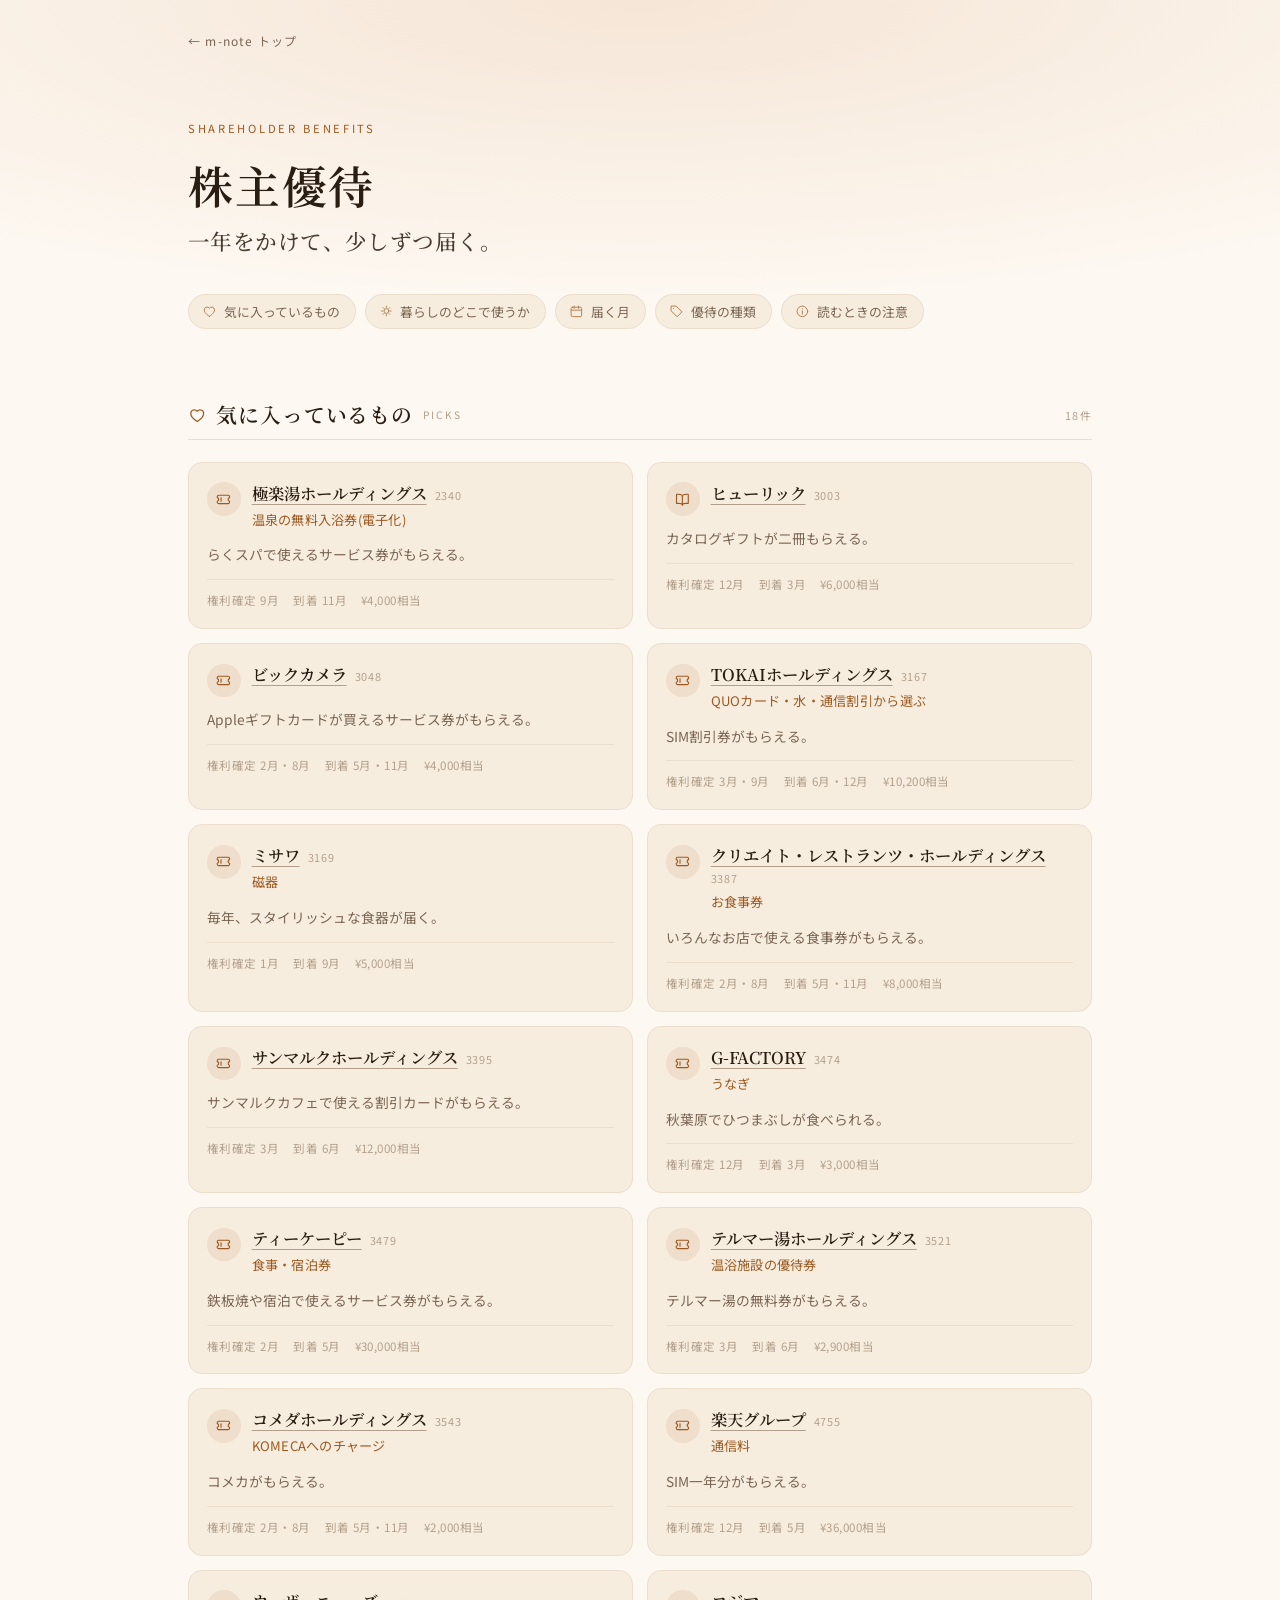
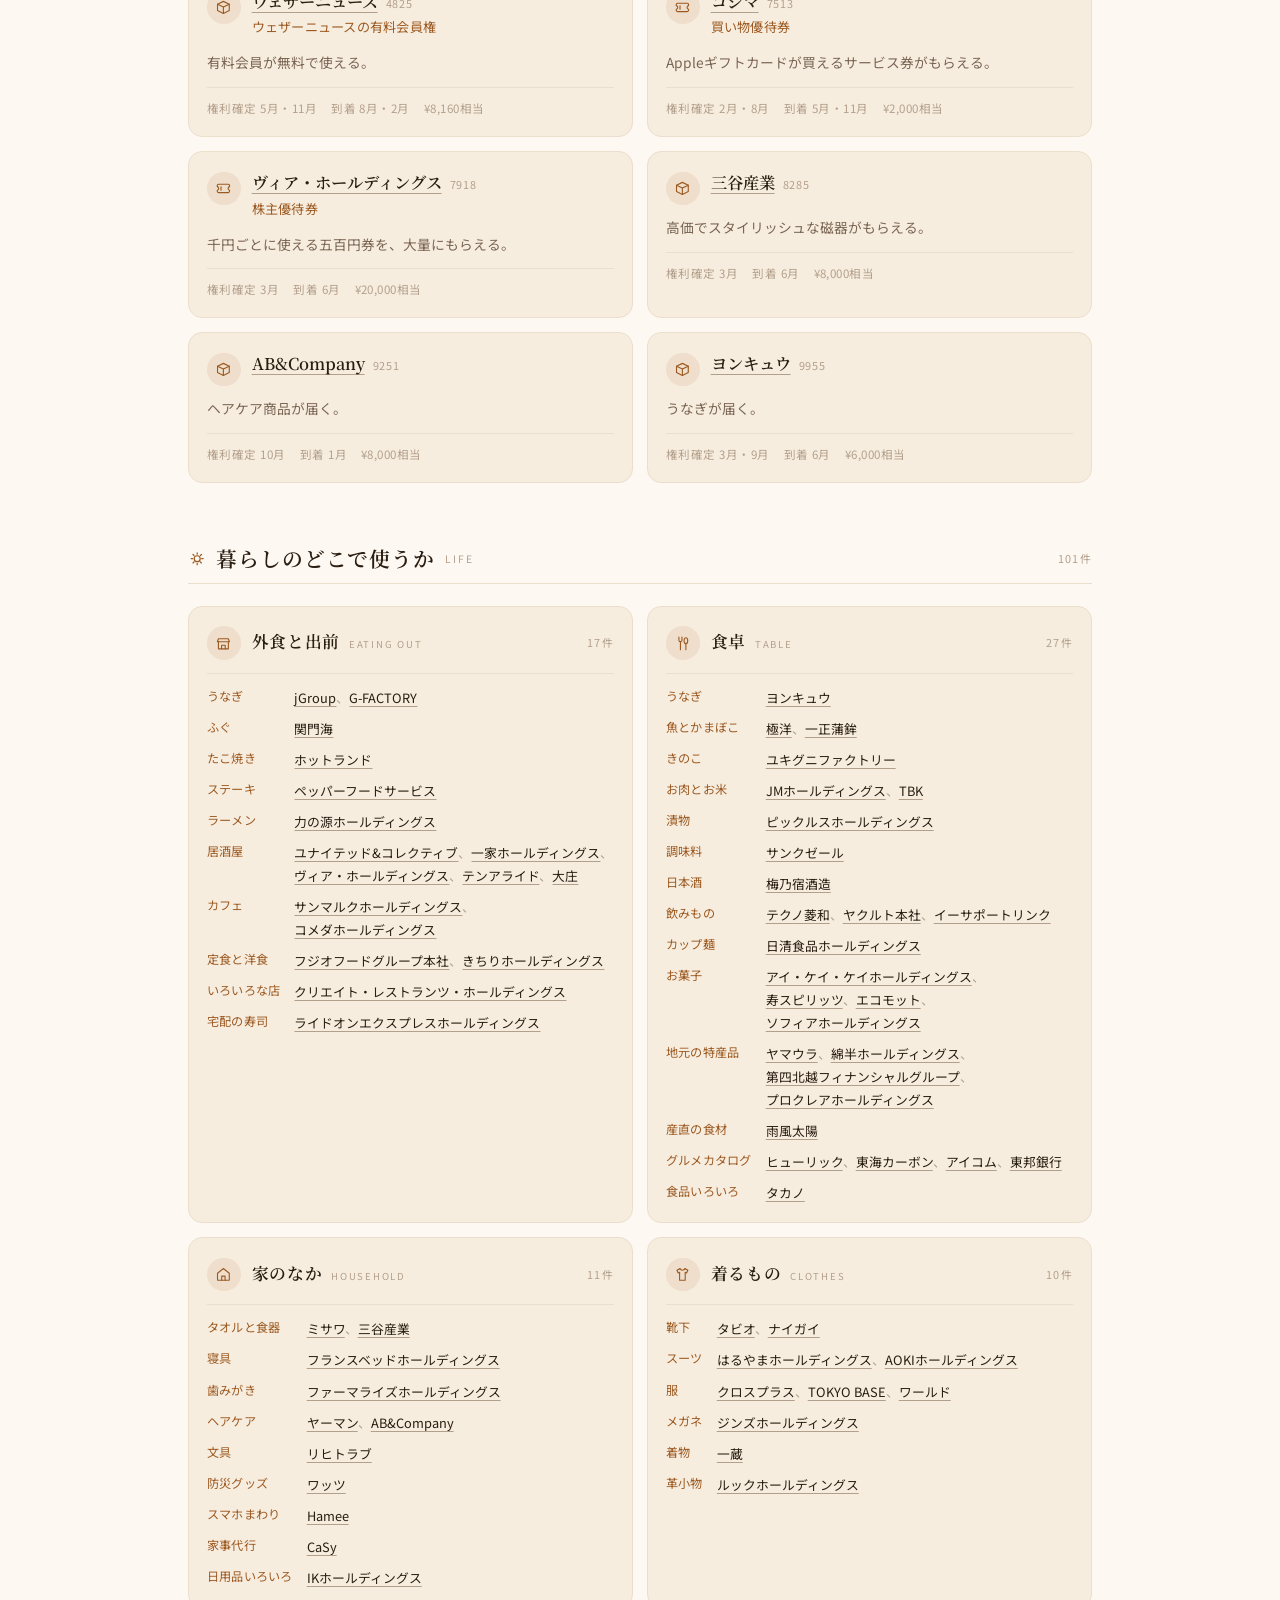
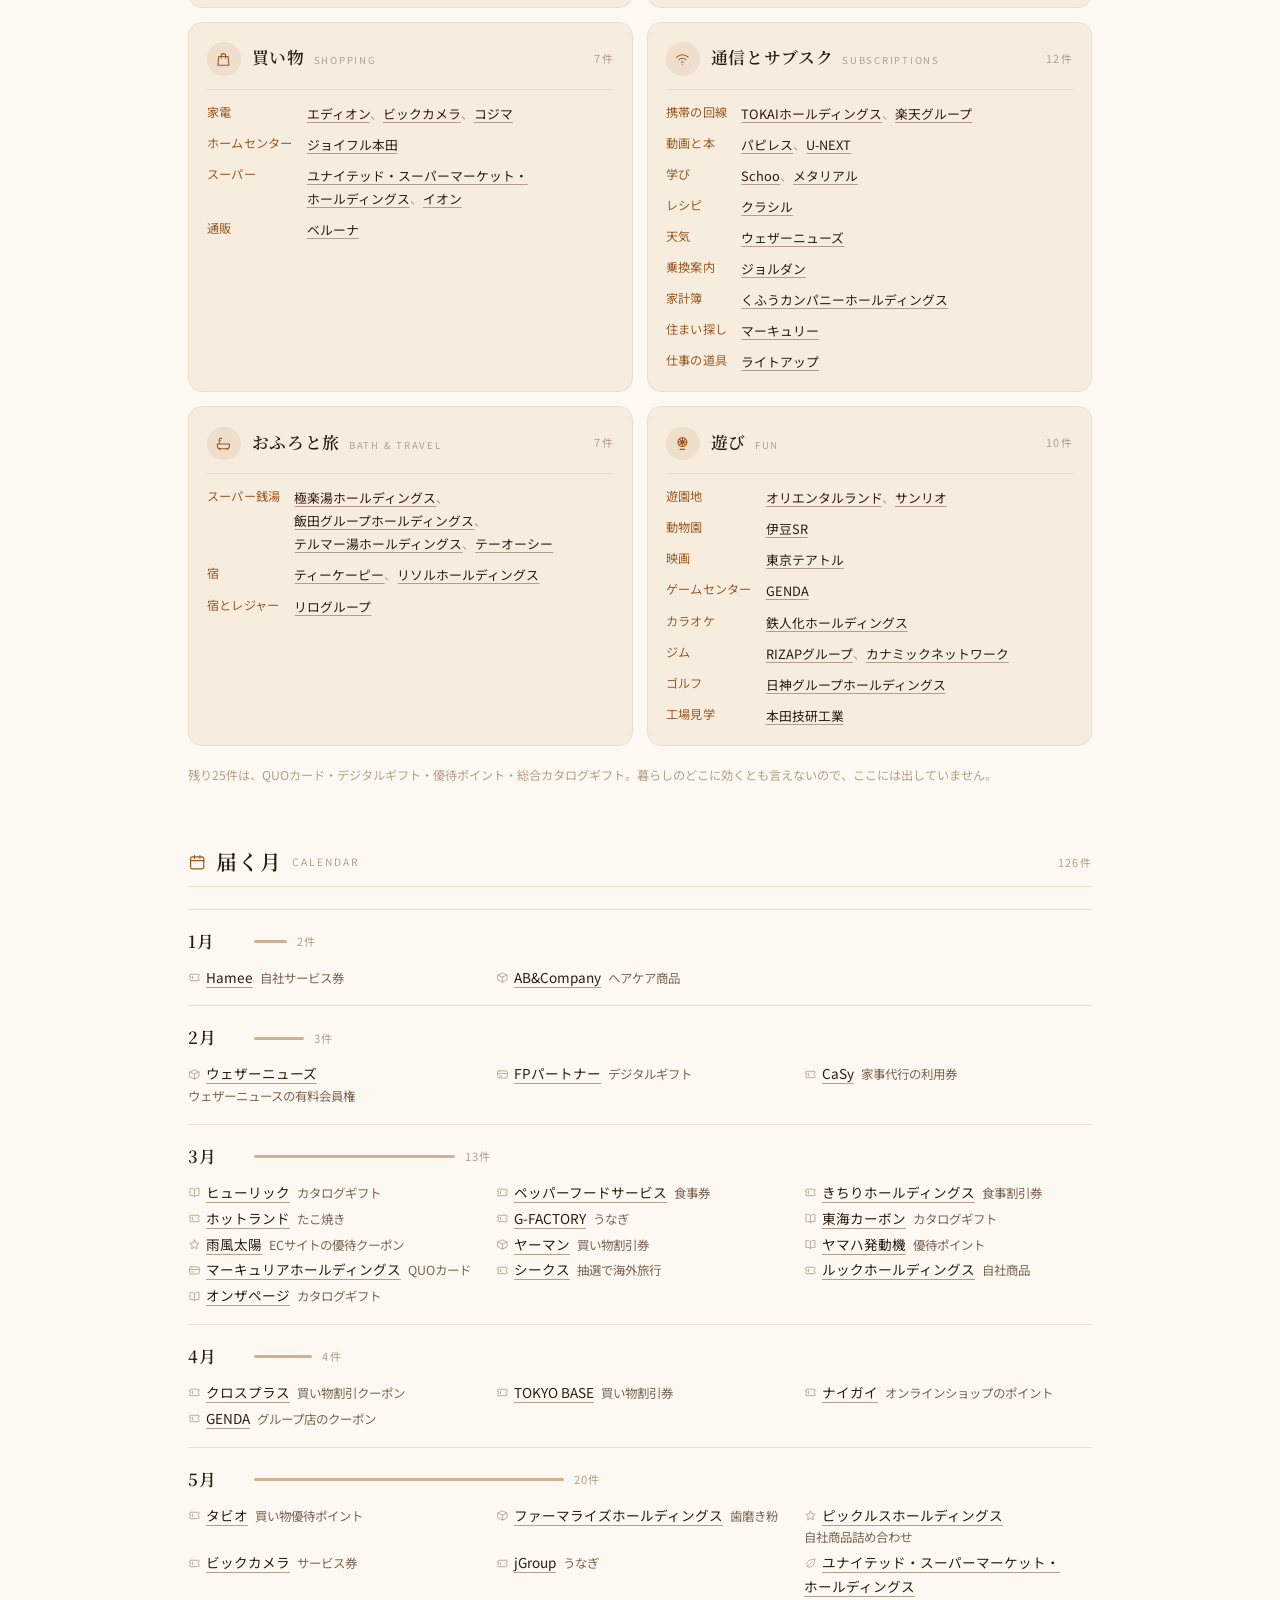
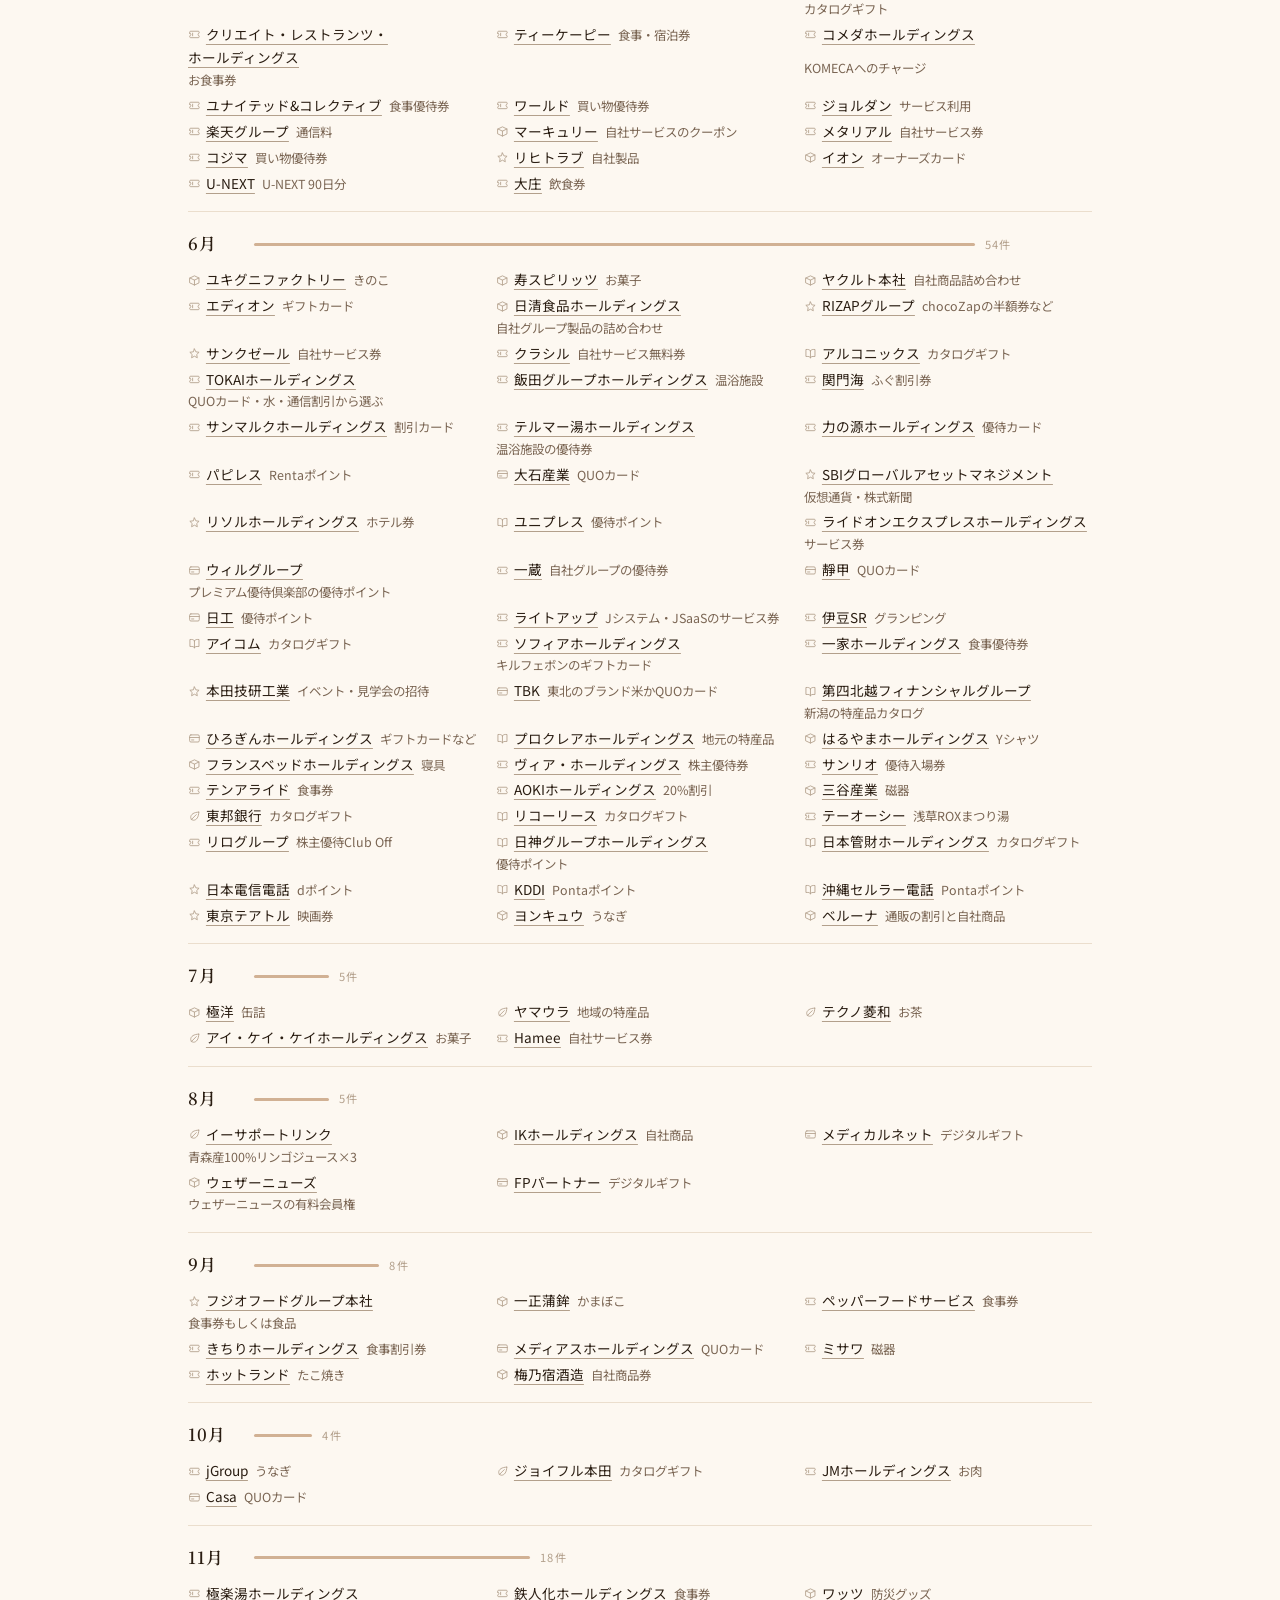
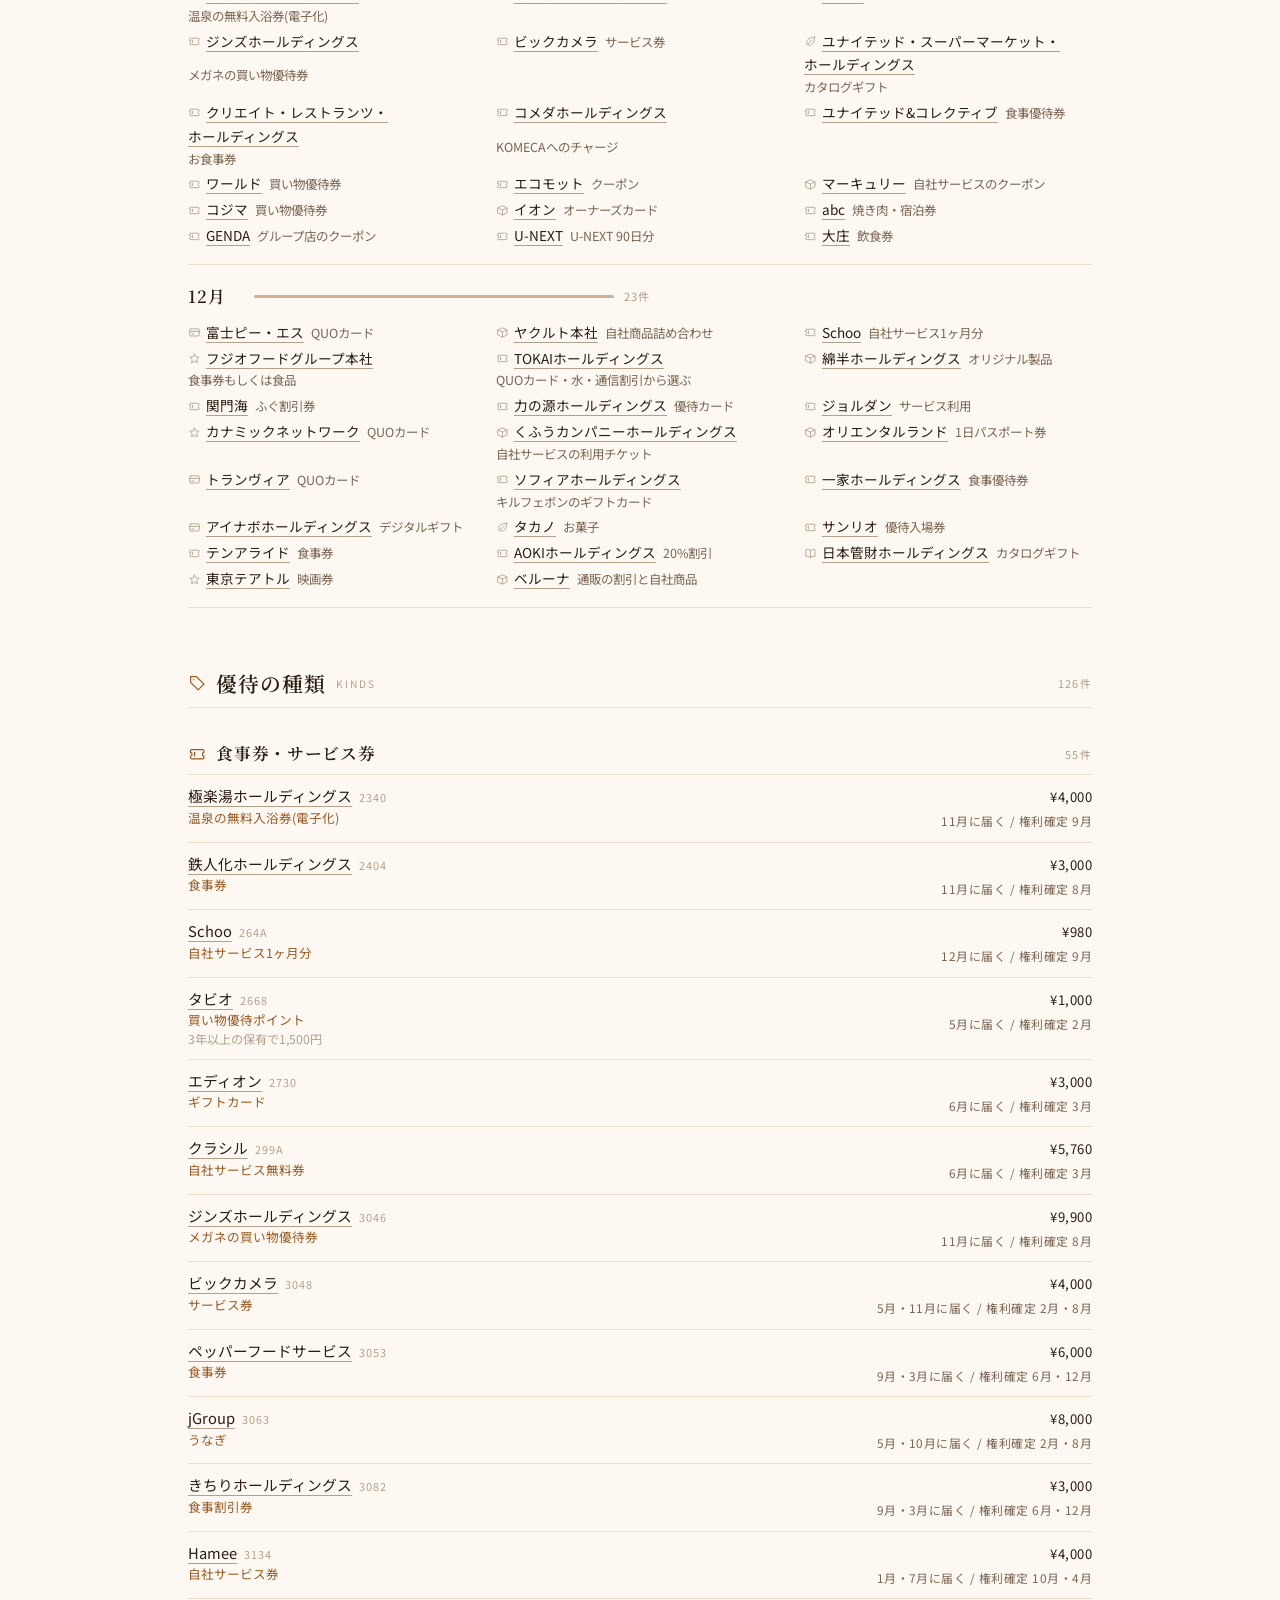
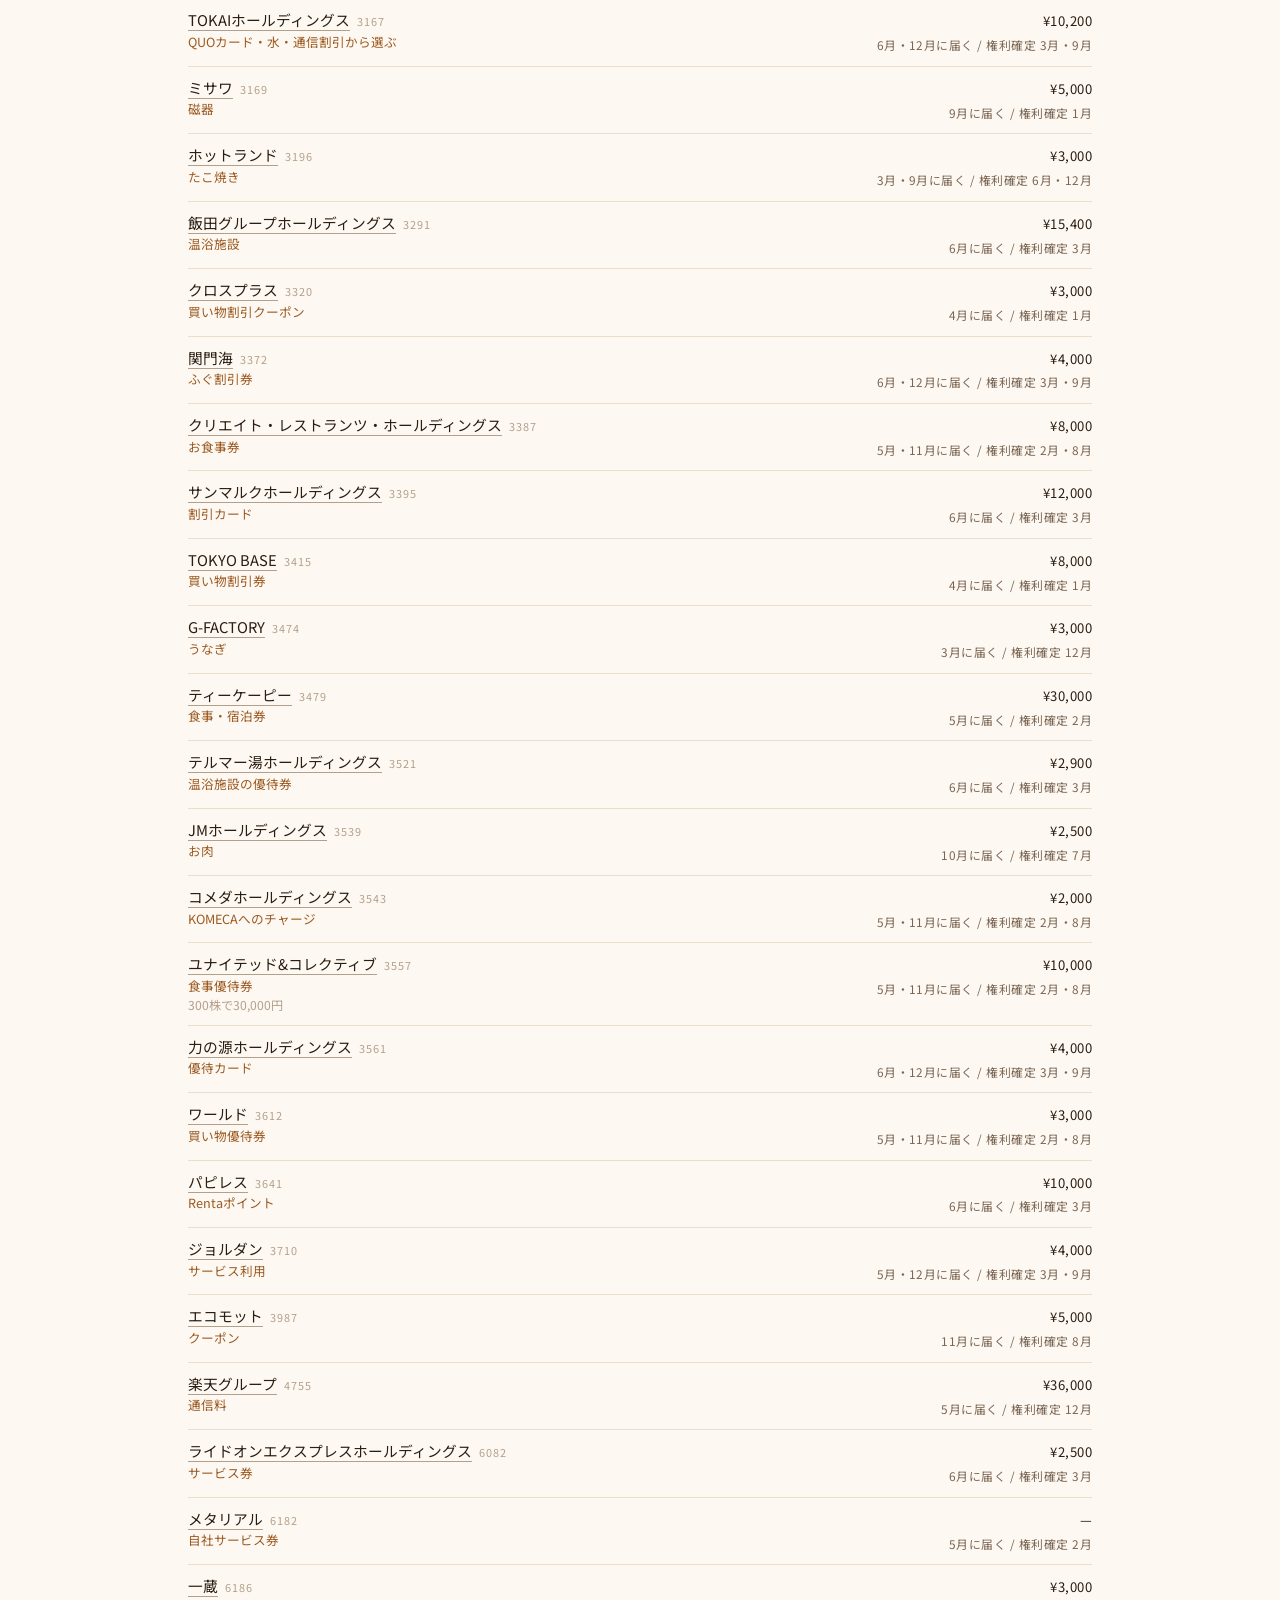
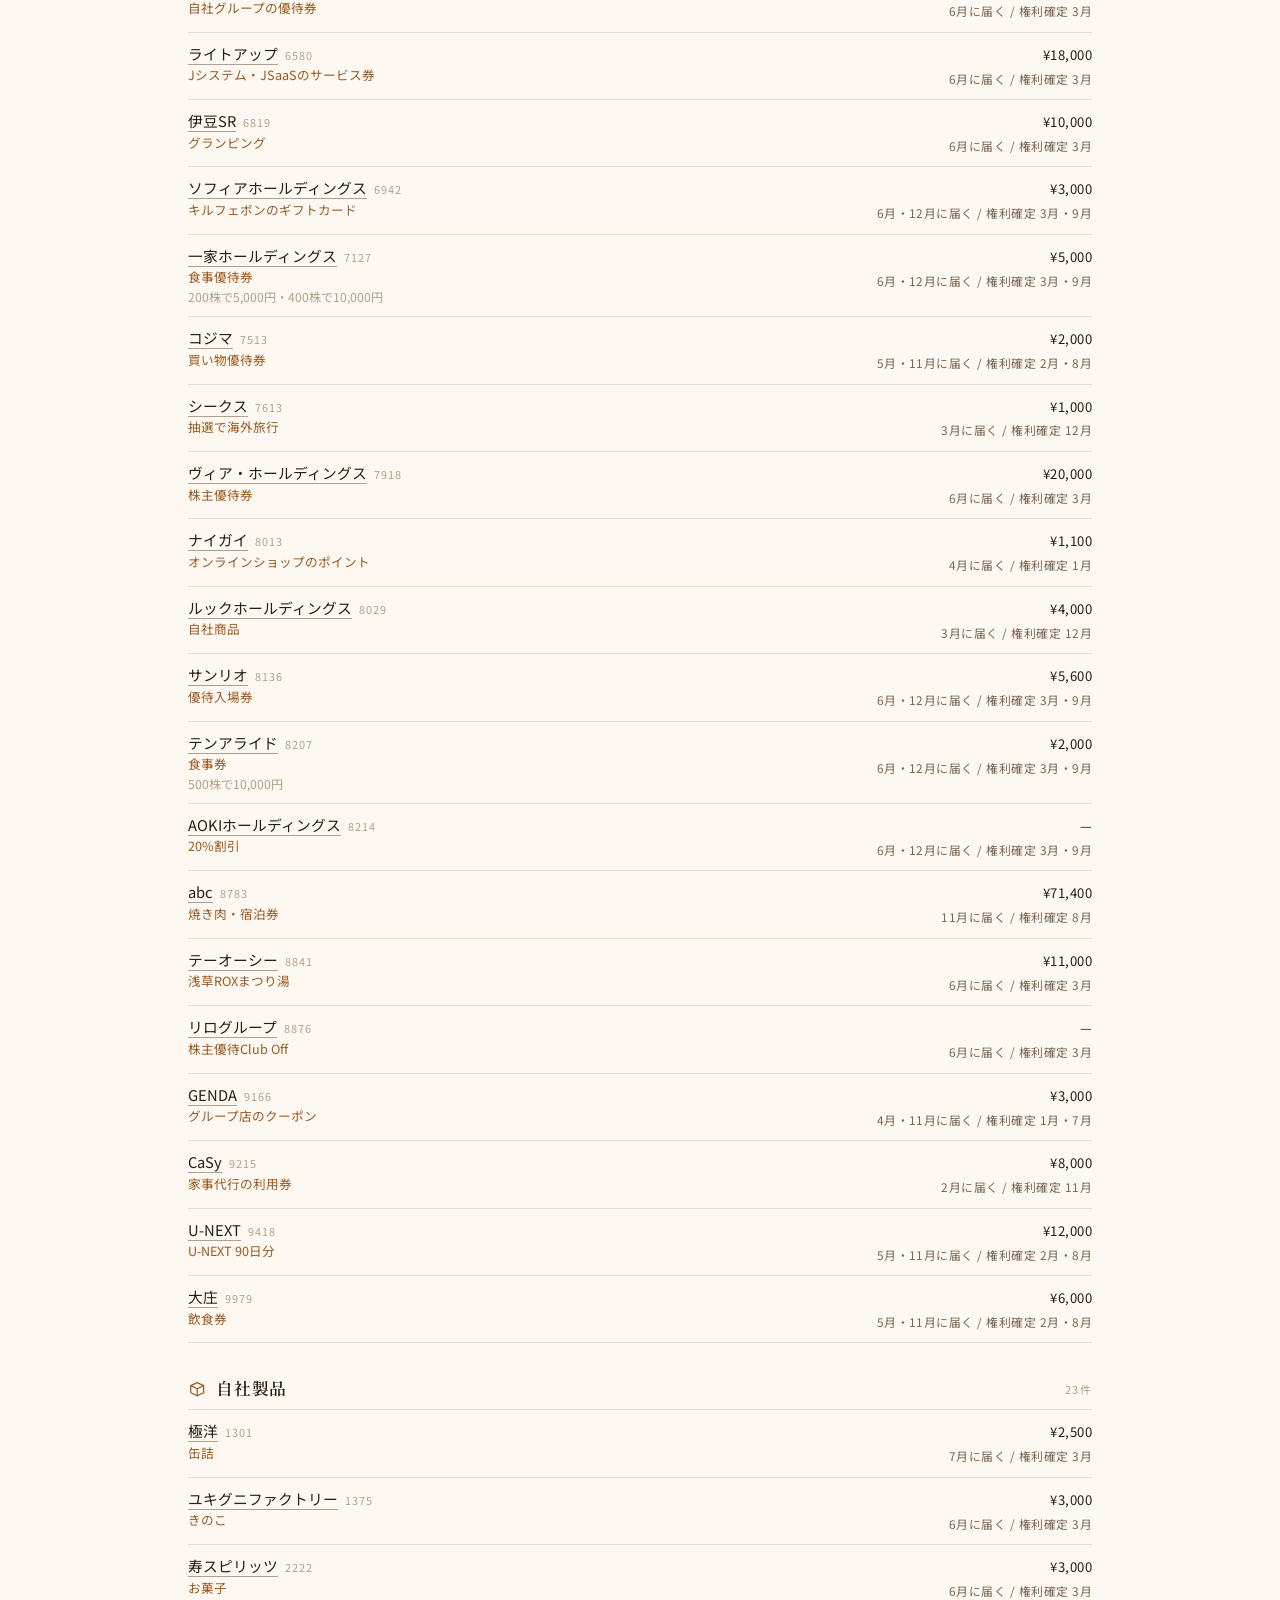
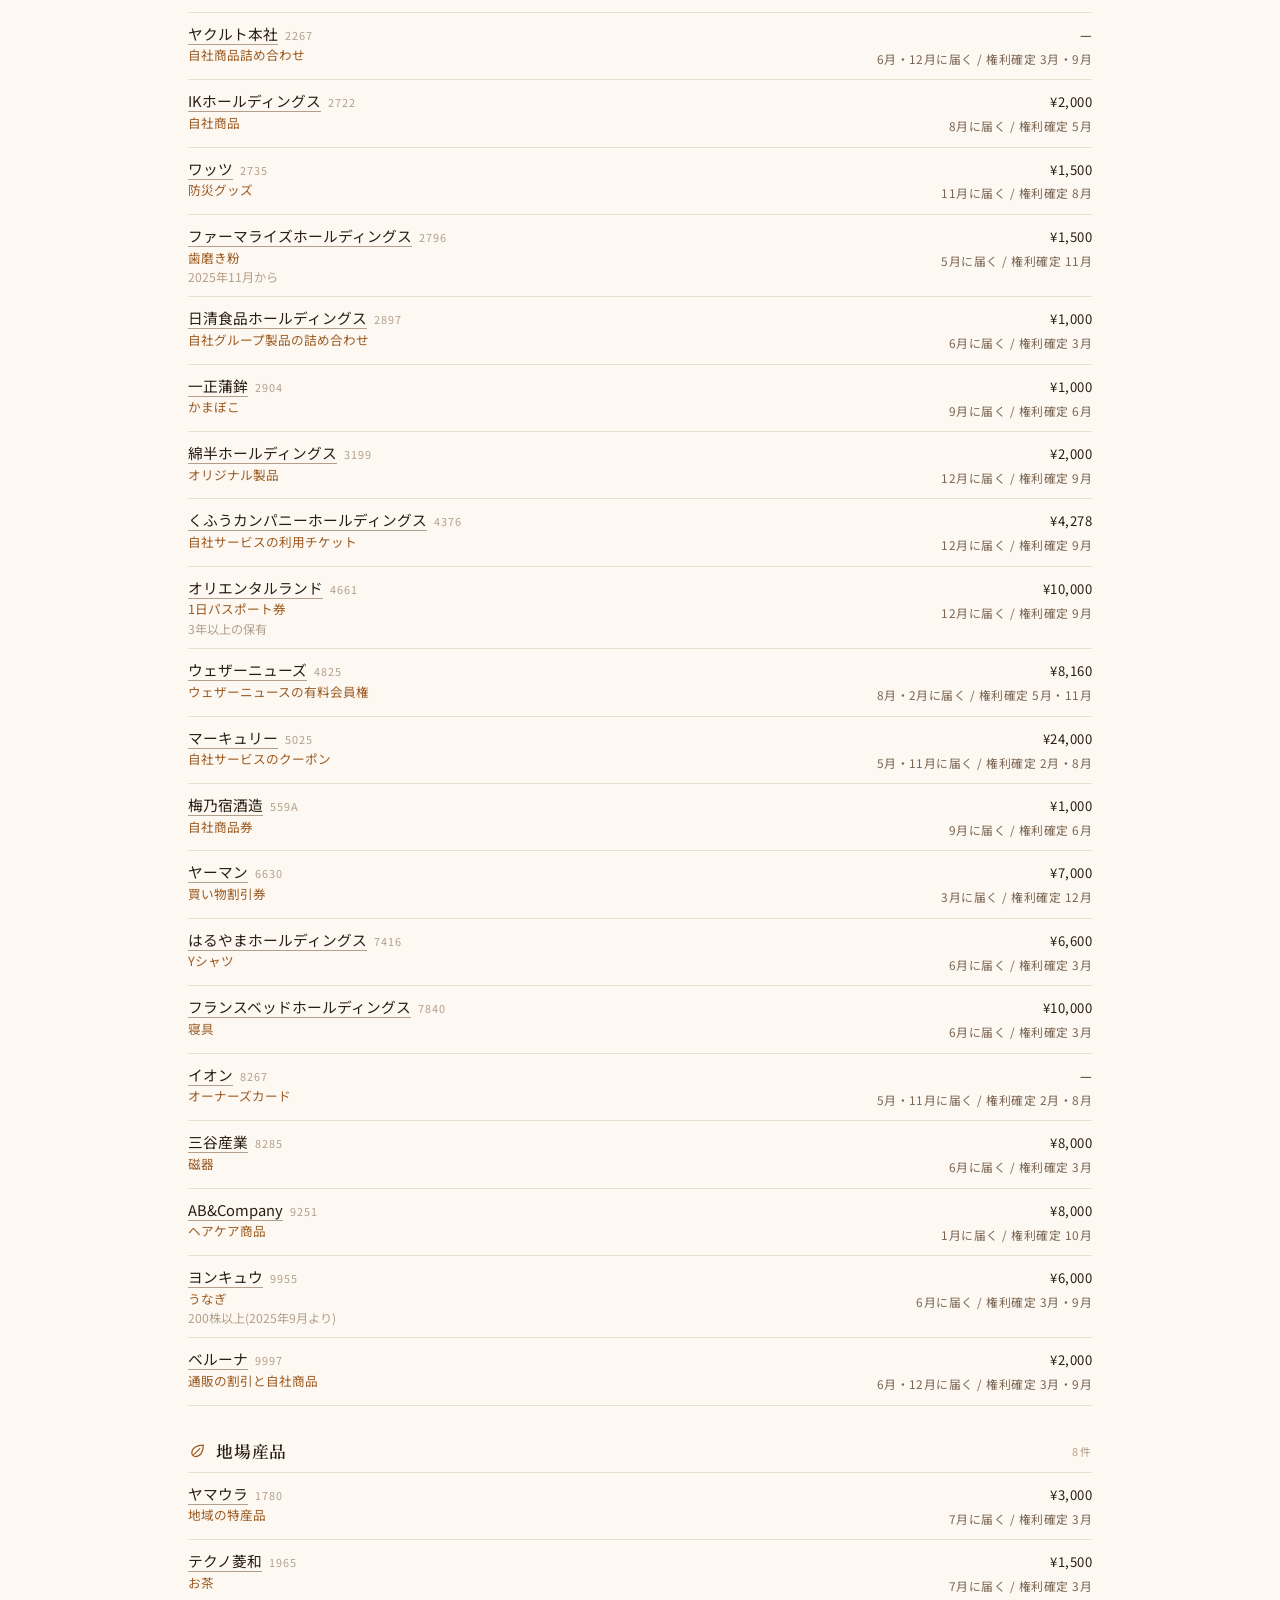
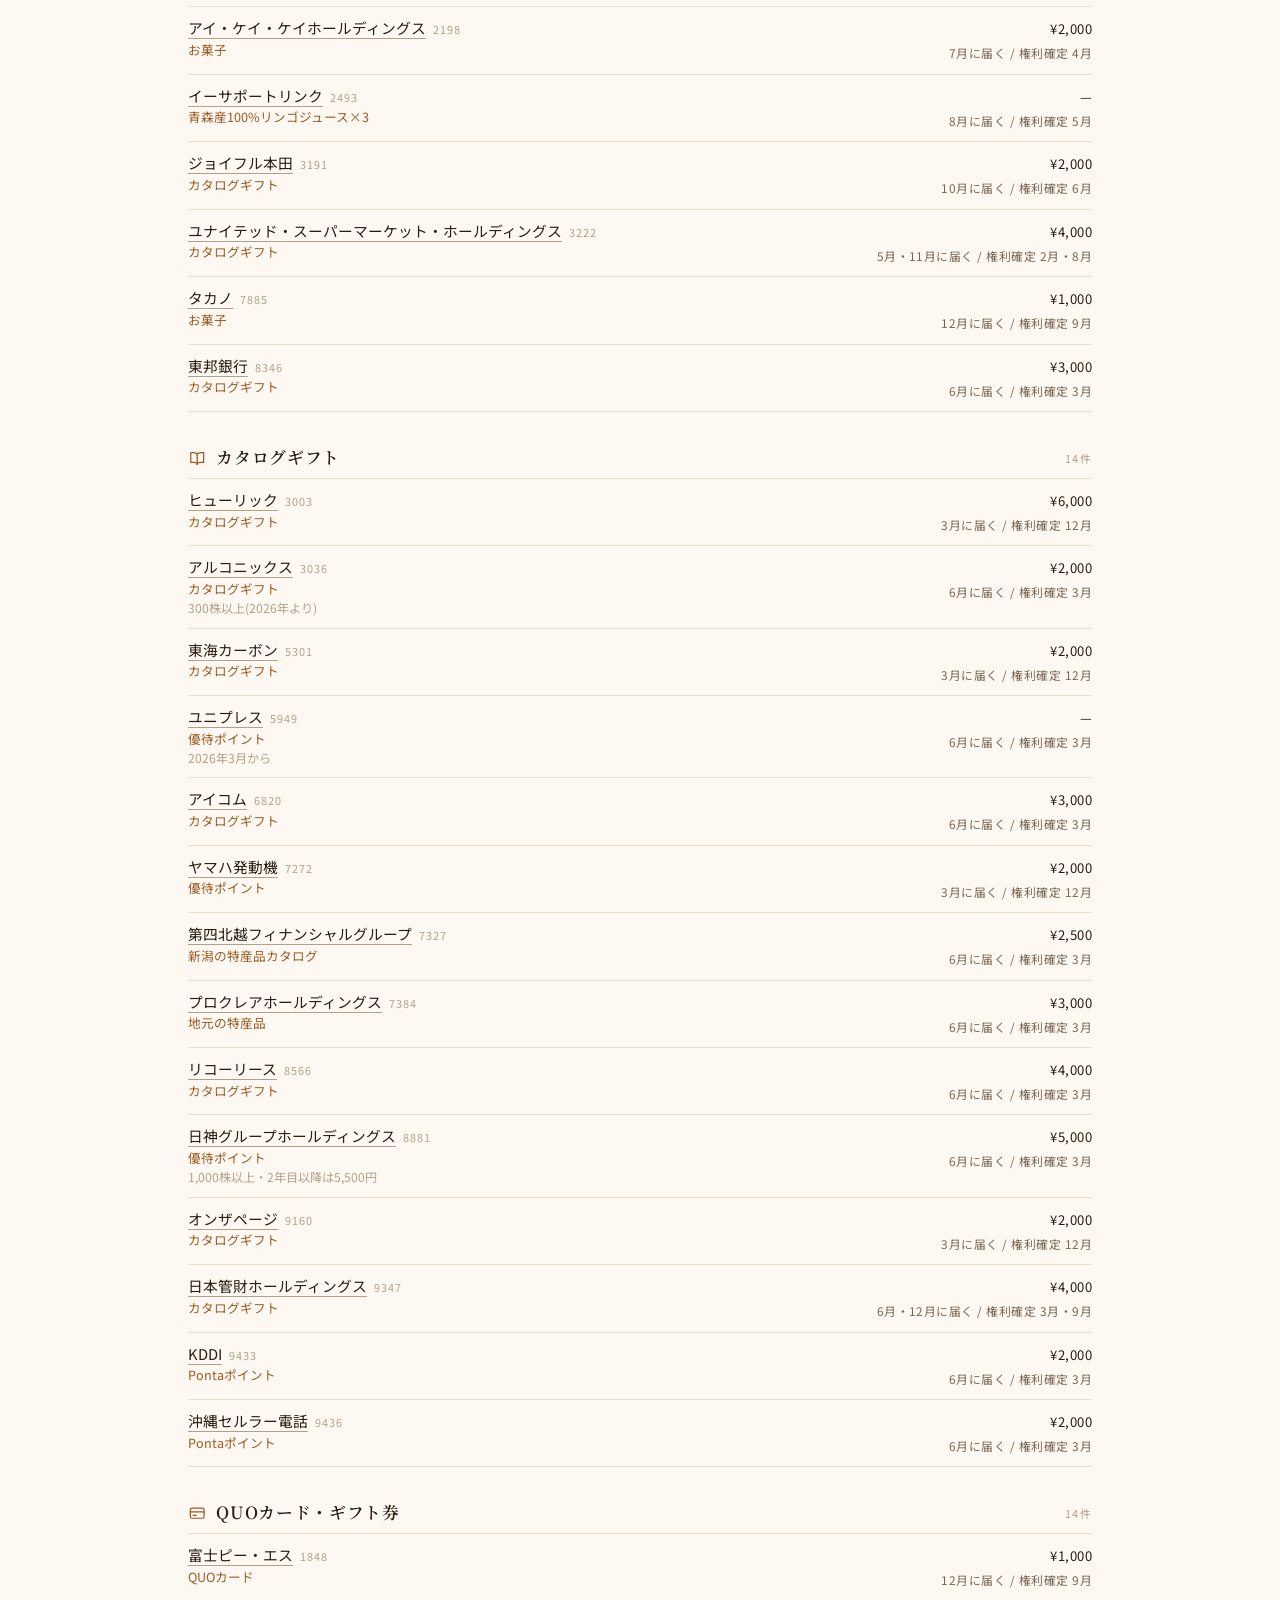
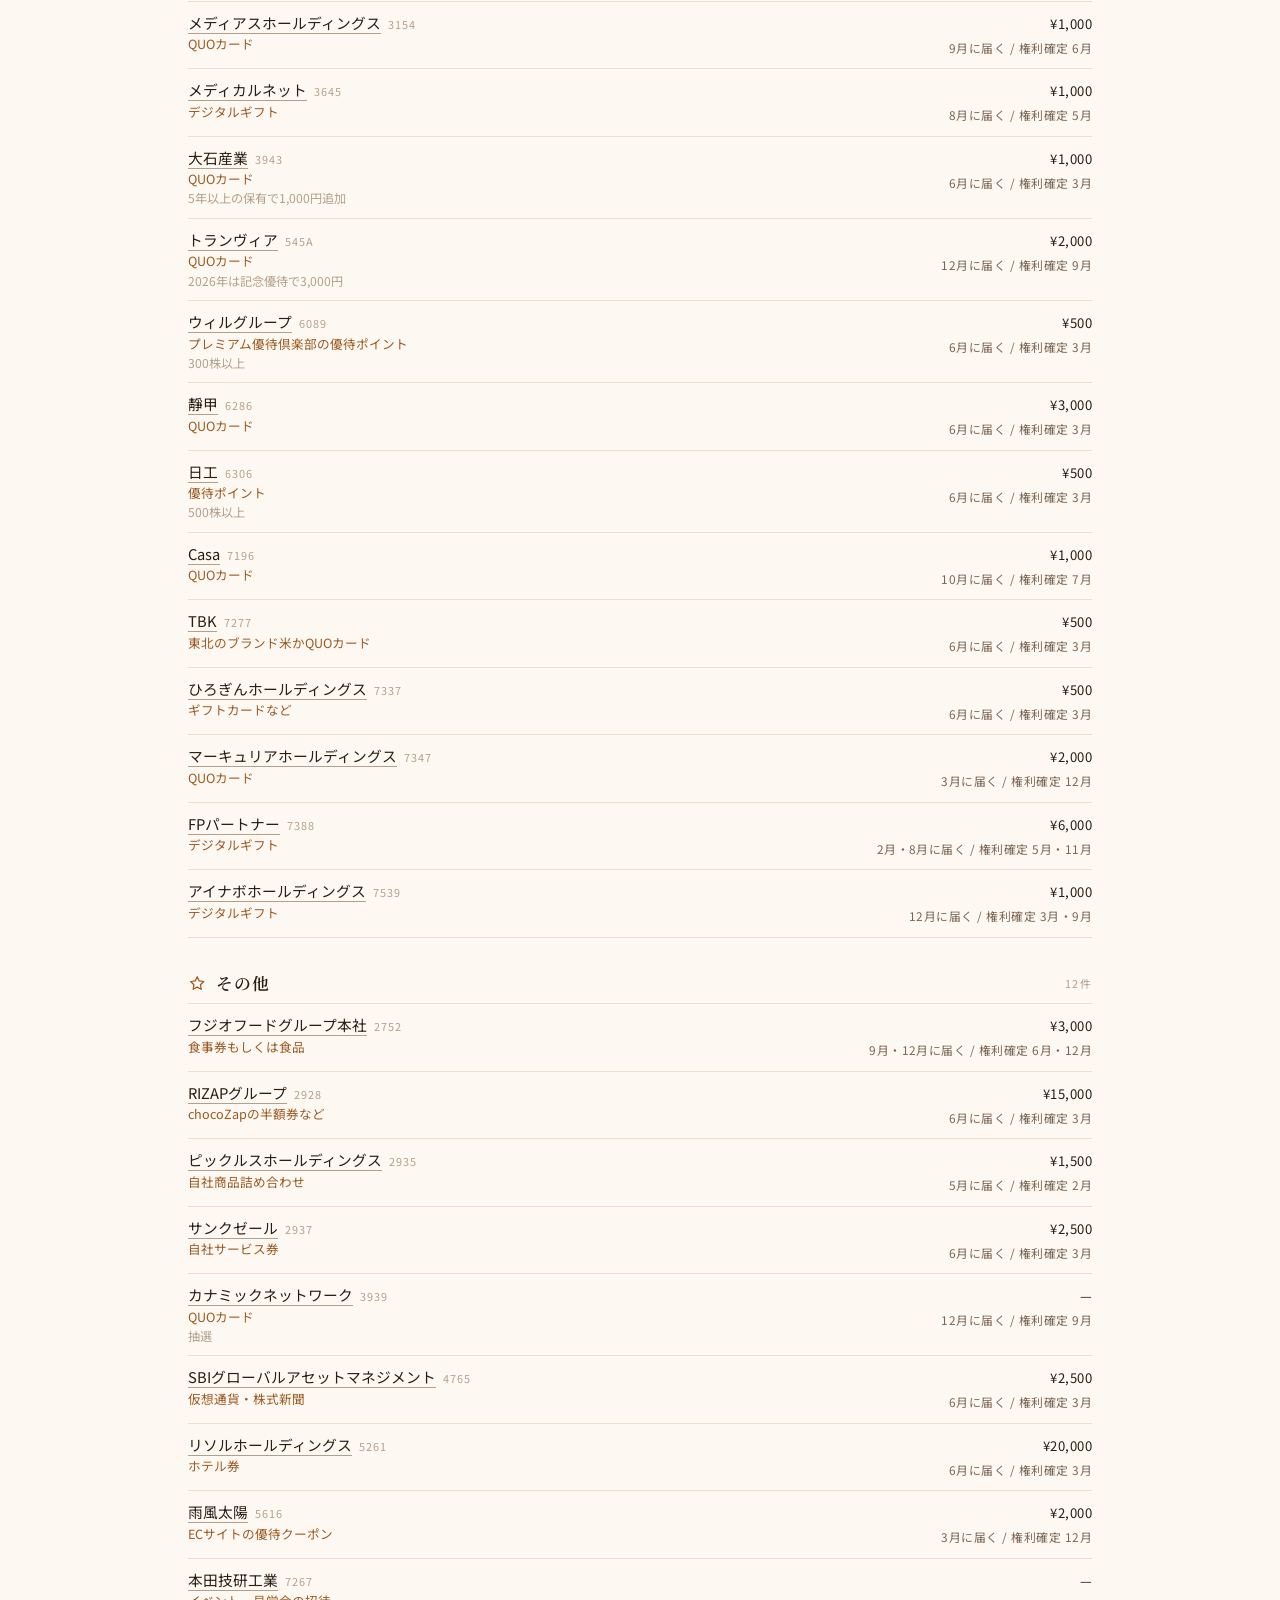
==== index.html @ bd5168f6 "暮らしの領域を細目に分け、金券の束は出さないようにする Co-Authored-By: Claude Opus 5 <noreply@anthropic.com>" ====
<!DOCTYPE html>
<html lang="ja">
<head>
<meta charset="UTF-8">
<meta name="viewport" content="width=device-width, initial-scale=1">
<title>株主優待｜まとめノート</title>
<meta name="description" content="一年をかけて少しずつ届く株主優待の記録。缶詰・きのこ・うなぎ・磁器・温泉の券まで、届く月ごとと優待の種類ごとに並べた一覧。">
<link rel="preconnect" href="https://fonts.googleapis.com">
<link rel="preconnect" href="https://fonts.gstatic.com" crossorigin>
<link href="https://fonts.googleapis.com/css2?family=Noto+Sans+JP:wght@400;500;700&family=Noto+Serif+JP:wght@500;600;700&display=swap" rel="stylesheet">
<style>
  /* 生成りの紙とテラコッタ。黒と白は使わず、どの色にも茶を含ませている */
  :root{
    --bg:#fdf8f1; --ink:#2a1d12; --muted:#7a6553; --faint:#b3a08c;
    --line:#ebdecd; --card:#f7eddf; --accent:#9c5a22;
    --wash:rgba(196,106,38,.13); --tint:rgba(156,90,34,.10);
  }
  @media (prefers-color-scheme: dark){
    :root:not([data-theme="light"]){
      --bg:#17110c; --ink:#f4eade; --muted:#a08b76; --faint:#6a5848;
      --line:#2e241b; --card:#20180f; --accent:#e2a765;
      --wash:rgba(226,167,101,.10); --tint:rgba(226,167,101,.14);
    }
  }
  :root[data-theme="dark"]{
    --bg:#17110c; --ink:#f4eade; --muted:#a08b76; --faint:#6a5848;
    --line:#2e241b; --card:#20180f; --accent:#e2a765;
    --wash:rgba(226,167,101,.10); --tint:rgba(226,167,101,.14);
  }
  *{box-sizing:border-box}
  /* 地色は html に置く。そうしないと body の背景が canvas に持ち上がり、
     下のにじみの位置が本文の箱からずれる */
  html{background:var(--bg)}
  /* 見出しのうしろに暖色のにじみを一枚。読み進めると消える薄さで敷く */
  body{margin:0;color:var(--ink);font-family:"Noto Sans JP",system-ui,sans-serif;
    font-size:16px;line-height:1.9;-webkit-font-smoothing:antialiased;
    background:radial-gradient(120% 420px at 50% 0,var(--wash),transparent 72%) no-repeat}
  a{color:inherit}
  .wrap{max-width:60rem;margin:0 auto;padding:0 16px}
  @media (min-width:640px){.wrap{padding:0 28px}}

  /* アイコンは文字に連れて大きくなる。閲覧者が文字を大きくしても釣り合いが崩れない */
  .ic{width:1.15em;height:1.15em;flex:0 0 auto;fill:none;stroke:currentColor;
    stroke-width:1.6;stroke-linecap:round;stroke-linejoin:round}

  .top{padding:24px 0 0}
  .back{font-size:.75rem;letter-spacing:.1em;color:var(--muted);text-decoration:none}
  .back:hover{color:var(--ink)}

  header.hero{padding:64px 0 10px}
  .eyebrow{font-size:.7rem;letter-spacing:.24em;color:var(--accent);margin:0 0 14px}
  h1{font-family:"Noto Serif JP",serif;font-weight:600;font-size:clamp(2rem,6vw,2.8rem);line-height:1.4;margin:0 0 6px;letter-spacing:.04em}
  .mn-tagline{font-family:"Noto Serif JP",serif;font-weight:500;font-size:clamp(1.05rem,2.6vw,1.35rem);line-height:1.75;letter-spacing:.02em;margin:.1em 0 0;opacity:.85}

  /* 目次は丸いつまみ。触れると色が出る */
  .toc{list-style:none;margin:34px 0 0;padding:0;display:flex;flex-wrap:wrap;gap:9px}
  .toc a{display:inline-flex;align-items:center;gap:7px;font-size:.8rem;color:var(--muted);
    text-decoration:none;background:var(--card);border:1px solid var(--line);
    border-radius:999px;padding:7px 15px 7px 13px;line-height:1.5;
    transition:color .15s,border-color .15s,background .15s}
  .toc a .ic{color:var(--accent);opacity:.75}
  .toc a:hover,.toc a:focus-visible{color:var(--accent);border-color:var(--accent);background:var(--tint)}

  section{padding:56px 0 0}
  .cat-h{display:flex;align-items:center;gap:10px;margin:0 0 4px}
  .cat-h .ic{color:var(--accent)}
  .cat-h h2{font-family:"Noto Serif JP",serif;font-weight:600;font-size:1.3rem;letter-spacing:.04em;margin:0}
  .cat-h h3{font-family:"Noto Serif JP",serif;font-weight:600;font-size:1.05rem;letter-spacing:.04em;margin:0}
  .cat-h .en{font-size:.64rem;letter-spacing:.2em;color:var(--faint)}
  .cat-h .n{margin-left:auto;font-size:.68rem;letter-spacing:.12em;color:var(--faint)}
  .cat-rule{height:1px;background:var(--line);margin:0 0 22px}

  /* 注目の優待 */
  .picks{display:grid;grid-template-columns:1fr;gap:14px}
  @media (min-width:620px){.picks{grid-template-columns:repeat(2,1fr)}}
  .pick{background:var(--card);border:1px solid var(--line);border-radius:14px;padding:18px 18px 16px;
    transition:transform .18s,border-color .18s}
  .pick:hover{transform:translateY(-2px);border-color:var(--accent)}
  @media (prefers-reduced-motion:reduce){.pick{transition:none}.pick:hover{transform:none}}
  .pick .hd{display:flex;gap:11px;align-items:flex-start}
  /* アイコンの丸座布団。アクセントをごく薄く敷いたもの */
  .badge{width:2.1em;height:2.1em;border-radius:50%;background:var(--tint);color:var(--accent);
    display:grid;place-items:center;flex:0 0 auto;margin-top:.1em}
  .badge .ic{width:1.05em;height:1.05em}
  .pick .ttl{display:flex;flex-wrap:wrap;gap:0 8px;align-items:baseline;min-width:0}
  .pick .ttl > *{max-width:100%}
  .pick b{font-family:"Noto Serif JP",serif;font-weight:600;font-size:1.02rem;line-height:1.5}
  .pick .code{font-size:.68rem;letter-spacing:.08em;color:var(--faint);font-variant-numeric:tabular-nums}
  .pick .what{flex:0 0 100%;margin:2px 0 0;font-size:.82rem;color:var(--accent);letter-spacing:.02em}
  .pick .memo{margin:10px 0 0;font-size:.86rem;color:var(--muted);line-height:1.8}
  .pick .meta{margin:12px 0 0;padding:10px 0 0;border-top:1px solid var(--line);
    font-size:.72rem;color:var(--faint);letter-spacing:.04em;display:flex;flex-wrap:wrap;gap:4px 14px}

  /* 暮らしのどこで使うか */
  .uses{display:grid;grid-template-columns:1fr;gap:14px}
  @media (min-width:720px){.uses{grid-template-columns:repeat(2,1fr)}}
  .use{background:var(--card);border:1px solid var(--line);border-radius:14px;padding:18px}
  .use .uh{display:flex;align-items:center;gap:11px}
  .use .ut{display:flex;flex-wrap:wrap;align-items:baseline;gap:0 9px;min-width:0}
  .use .ut b{font-family:"Noto Serif JP",serif;font-weight:600;font-size:1.05rem;letter-spacing:.04em}
  .use .uen{font-size:.6rem;letter-spacing:.18em;color:var(--faint)}
  .use .uh .n{margin-left:auto;font-size:.68rem;letter-spacing:.12em;color:var(--faint);flex:0 0 auto}
  /* 細目は左の列に揃える。.sub を display:contents にして、dt と dd を
     そのまま dl のグリッドに流し込むと、カードごとに左の列幅が揃う */
  .use .subs{margin:13px 0 0;padding:12px 0 0;border-top:1px solid var(--line);
    display:grid;grid-template-columns:max-content 1fr;gap:8px 14px}
  .use .sub{display:contents}
  .use dt{font-size:.76rem;color:var(--accent);letter-spacing:.02em;line-height:1.8;white-space:nowrap}
  .use dd{margin:0;font-size:.8rem;line-height:1.8}
  /* 社名の区切りは読点。社名自体が「・」を含むので中黒では切れ目が分からない */
  .use dd .un + .un::before{content:"、";color:var(--faint)}
  /* ここは横に流すだけなので、短い社名まで途中で折る必要はない */
  .use dd a.kb{overflow-wrap:break-word}
  /* 幅が狭いと二列では細目名が潰れるので、細目名を上に積む */
  @media (max-width:430px){
    .use .subs{grid-template-columns:1fr;gap:2px}
    .use dd{margin:0 0 9px}
    .use dd:last-child{margin:0}
  }
  .aside{margin:18px 0 0;font-size:.76rem;color:var(--faint);line-height:1.85}

  /* 届く月 */
  .month{border-top:1px solid var(--line);padding:16px 0}
  .month:last-child{border-bottom:1px solid var(--line)}
  /* 月名のうしろに棒と件数。棒は余った幅のなかで伸ばすので、何件あってもはみ出さない */
  .month .mh{display:grid;grid-template-columns:auto 1fr;align-items:center;gap:12px;margin:0 0 2px}
  .month .mn{font-family:"Noto Serif JP",serif;font-weight:600;font-size:1.05rem;letter-spacing:.06em;
    min-width:3.2em;font-variant-numeric:tabular-nums}
  .month .track{display:flex;align-items:center;gap:10px;min-width:0}
  .month .bar{flex:0 0 auto;height:3px;max-width:86%;background:var(--accent);opacity:.45;border-radius:2px}
  .month .mc{font-size:.7rem;color:var(--faint);letter-spacing:.1em;font-variant-numeric:tabular-nums}
  .month ul{list-style:none;margin:8px 0 0;padding:0;display:grid;grid-template-columns:1fr;gap:2px 20px}
  @media (min-width:560px){.month ul{grid-template-columns:repeat(2,1fr)}}
  @media (min-width:880px){.month ul{grid-template-columns:repeat(3,1fr)}}
  /* 社名と中身は横に並べるが、入りきらないときは社名を途中で折らずに中身を下へ送る */
  .month li{font-size:.85rem;line-height:1.75;color:var(--ink);
    display:flex;flex-wrap:wrap;gap:0 7px;align-items:baseline}
  .month li > *{flex:0 0 auto;max-width:100%}
  /* 行頭の小さなアイコンは社名と同じ塊に入れておく。社名が折れても離れない */
  .month li .mi{width:.95em;height:.95em;color:var(--faint);vertical-align:-.1em;margin-right:5px}
  .month li .w{color:var(--muted);font-size:.78rem}
  .month.none .mn{color:var(--faint)}

  /* カテゴリ別 */
  .rows{display:grid;grid-template-columns:1fr;gap:0}
  .row{display:grid;grid-template-columns:1fr auto;gap:4px 16px;align-items:baseline;
    padding:9px 0;border-bottom:1px solid var(--line)}
  .row:first-child{border-top:1px solid var(--line)}
  .row .nm{font-size:.92rem;line-height:1.6}
  .row .nm .code{font-size:.68rem;letter-spacing:.08em;color:var(--faint);margin-left:7px;
    font-variant-numeric:tabular-nums;white-space:nowrap}
  .row .nm .w{display:block;font-size:.79rem;color:var(--accent)}
  .row .nm .cd{display:block;font-size:.76rem;color:var(--faint)}
  .row .rt{text-align:right;font-size:.74rem;color:var(--muted);letter-spacing:.04em;
    font-variant-numeric:tabular-nums;white-space:nowrap}
  .row .rt .v{display:block;color:var(--ink);font-size:.82rem}
  @media (max-width:559px){
    /* 幅が狭いと社名と金額の二段組みが潰れるので、縦に積む */
    .row{grid-template-columns:1fr;gap:2px}
    .row .rt{text-align:left;white-space:normal}
    .row .rt .v{display:inline;margin-right:10px}
  }
  .kind-h{margin-top:30px}

  /* 読むときの注意。ふだんは一行に畳んでおく */
  .caution{background:var(--card);border:1px solid var(--line);border-radius:14px}
  .caution summary{list-style:none;cursor:pointer;padding:15px 20px;display:flex;align-items:center;gap:10px;
    font-family:"Noto Serif JP",serif;font-weight:600;font-size:1.02rem;letter-spacing:.04em}
  .caution summary::-webkit-details-marker{display:none}
  .caution summary .ic{color:var(--accent)}
  .caution summary .cue{margin-left:auto;font-size:.7rem;letter-spacing:.1em;color:var(--faint);
    font-family:"Noto Sans JP",sans-serif;font-weight:400}
  .caution:not([open]) summary .cue::after{content:"ひらく"}
  .caution[open] summary .cue::after{content:"とじる"}
  .caution .cbody{padding:2px 20px 18px}
  .caution p{margin:0 0 .9em;font-size:.86rem;color:var(--muted);line-height:1.85}
  .caution p:last-child{margin:0}
  .caution strong{color:var(--ink);font-weight:500}

  .empty{color:var(--faint);font-size:.86rem;margin:0}

  /* 社名から優待情報サイトの銘柄ページへ。線は薄く敷いておき、触れると色が出る */
  /* 長い社名は「・」で折る。区切りが無いものだけ、やむをえず途中で折る */
  a.kb{word-break:keep-all;overflow-wrap:anywhere;
    color:inherit;text-decoration:underline;text-decoration-color:var(--faint);
    text-decoration-thickness:1px;text-underline-offset:.26em;text-decoration-skip-ink:none;
    transition:color .15s,text-decoration-color .15s}
  a.kb:hover,a.kb:focus-visible{color:var(--accent);text-decoration-color:var(--accent)}

  footer{margin:84px 0 0;padding:26px 0 60px;border-top:1px solid var(--line)}
  footer p{font-size:.78rem;color:var(--faint);line-height:1.85;margin:0 0 12px}
  footer a{color:var(--muted)}
</style>
</head>
<body>
<!-- アイコンは線画のまま埋め込んでおく。外から取りに行かないので表示が遅れない -->
<svg width="0" height="0" style="position:absolute" aria-hidden="true" focusable="false"><defs>
  <symbol id="ic-card" viewBox="0 0 24 24">
    <rect x="3" y="5.4" width="18" height="13.2" rx="2.4"/>
    <path d="M3 10.2h18"/><path d="M6.6 14.8h4.2"/></symbol>
  <symbol id="ic-box" viewBox="0 0 24 24">
    <path d="M3.6 7.4 12 3.4l8.4 4v9.2L12 20.6l-8.4-4z"/>
    <path d="M3.6 7.4 12 11.4l8.4-4"/><path d="M12 11.4v9.2"/></symbol>
  <symbol id="ic-leaf" viewBox="0 0 24 24">
    <path d="M20 4C11 4 5 8 5 14a5 5 0 0 0 5 5c6 0 10-6 10-15z"/><path d="M15.4 8.6 6.6 17.4"/></symbol>
  <symbol id="ic-book" viewBox="0 0 24 24">
    <path d="M12 7.6C12 6 10 4.6 6.6 4.6H3.6v13h3.5c2.9 0 4.9 1.2 4.9 2.4"/>
    <path d="M12 7.6C12 6 14 4.6 17.4 4.6h3v13h-3.5c-2.9 0-4.9 1.2-4.9 2.4"/><path d="M12 7.6V20"/></symbol>
  <symbol id="ic-ticket" viewBox="0 0 24 24">
    <path d="M3.2 9.5V7.8a1.8 1.8 0 0 1 1.8-1.8h14a1.8 1.8 0 0 1 1.8 1.8v1.7a2.6 2.6 0 0 0 0 5.1v1.6a1.8 1.8 0 0 1-1.8 1.8H5a1.8 1.8 0 0 1-1.8-1.8v-1.6a2.6 2.6 0 0 0 0-5.1z"/>
    <path d="M8.6 9.6v4.9"/></symbol>
  <symbol id="ic-star" viewBox="0 0 24 24">
    <path d="m12 3.6 2.6 5.4 6 .8-4.4 4.2 1.1 6-5.3-2.9-5.3 2.9 1.1-6L3.4 9.8l6-.8z"/></symbol>
  <symbol id="ic-heart" viewBox="0 0 24 24">
    <path d="M12 20.2S3.6 15.3 3.6 9.6A4.6 4.6 0 0 1 12 7a4.6 4.6 0 0 1 8.4 2.6c0 5.7-8.4 10.6-8.4 10.6z"/></symbol>
  <symbol id="ic-calendar" viewBox="0 0 24 24">
    <rect x="3.4" y="5.2" width="17.2" height="15.4" rx="2.4"/>
    <path d="M3.4 10h17.2M8.4 3.4v3.6M15.6 3.4v3.6"/></symbol>
  <symbol id="ic-tag" viewBox="0 0 24 24">
    <path d="M11 3.4H3.4V11l9.8 9.8 7.6-7.6z"/><path d="M7.4 7.4h.01"/></symbol>
  <symbol id="ic-sun" viewBox="0 0 24 24">
    <circle cx="12" cy="11.4" r="3.9"/>
    <path d="M12 3.6v1.9M12 17.3v1.9M4.2 11.4h1.9M17.9 11.4h1.9M6.5 5.9l1.3 1.3M16.2 15.6l1.3 1.3M17.5 5.9l-1.3 1.3M7.8 15.6l-1.3 1.3"/></symbol>
  <symbol id="ic-shop" viewBox="0 0 24 24">
    <path d="M3.4 9.6h17.2l-1.5-4.2H4.9z"/><path d="M4.9 9.6v10.2h14.2V9.6"/>
    <path d="M9.4 19.8v-5.2h5.2v5.2"/></symbol>
  <symbol id="ic-meal" viewBox="0 0 24 24">
    <path d="M7 3v4.6a2.2 2.2 0 0 0 4.4 0V3"/><path d="M9.2 9.8V21"/>
    <path d="M17 21v-8"/><ellipse cx="17" cy="8.2" rx="2.6" ry="4.2"/></symbol>
  <symbol id="ic-home" viewBox="0 0 24 24">
    <path d="M3.6 10.4 12 3.6l8.4 6.8v9.1a.9.9 0 0 1-.9.9H4.5a.9.9 0 0 1-.9-.9z"/>
    <path d="M9.6 20.4v-6h4.8v6"/></symbol>
  <symbol id="ic-shirt" viewBox="0 0 24 24">
    <path d="M8.6 3.6 4.2 6.2l1.8 3.7 2-.9v11.4h8v-11.4l2 .9 1.8-3.7-4.4-2.6a3.6 3.6 0 0 1-6.8 0z"/></symbol>
  <symbol id="ic-bag" viewBox="0 0 24 24">
    <path d="M5.2 7.8h13.6l1 12.6H4.2z"/><path d="M8.9 10.2V6.8a3.1 3.1 0 0 1 6.2 0v3.4"/></symbol>
  <symbol id="ic-wifi" viewBox="0 0 24 24">
    <path d="M3.8 8.8a11.4 11.4 0 0 1 16.4 0"/><path d="M7.2 12.4a6.6 6.6 0 0 1 9.6 0"/>
    <path d="M10.6 16a2 2 0 0 1 2.8 0"/><path d="M12 19.6h.01"/></symbol>
  <symbol id="ic-bath" viewBox="0 0 24 24">
    <path d="M3.4 12.8h17.2v2.9a4 4 0 0 1-4 4H7.4a4 4 0 0 1-4-4z"/>
    <path d="M6.2 12.8V6.2a1.9 1.9 0 0 1 3.5-1"/><path d="M7.9 7.6h.01"/>
    <path d="M7.2 19.7l-.8 1.1M16.8 19.7l.8 1.1"/></symbol>
  <symbol id="ic-wheel" viewBox="0 0 24 24">
    <circle cx="12" cy="10.2" r="6.3"/><circle cx="12" cy="10.2" r="1.5"/>
    <path d="M12 3.9v12.6M5.7 10.2h12.6M7.5 5.7l9 9M16.5 5.7l-9 9"/>
    <path d="M8.8 20.6h6.4"/></symbol>
  <symbol id="ic-info" viewBox="0 0 24 24">
    <circle cx="12" cy="12" r="8.6"/><path d="M12 11.4v5M12 7.8h.01"/></symbol>
</defs></svg>

<div class="wrap">
  <div class="top"><a class="back" href="../">← m-note トップ</a></div>

  <header class="hero">
    <p class="eyebrow">SHAREHOLDER BENEFITS</p>
    <h1>株主優待</h1>
    <p class="mn-tagline">一年をかけて、少しずつ届く。</p>
    <ul class="toc">
      <li><a href="#picks"><svg class="ic"><use href="#ic-heart"/></svg>気に入っているもの</a></li>
      <li><a href="#life"><svg class="ic"><use href="#ic-sun"/></svg>暮らしのどこで使うか</a></li>
      <li><a href="#calendar"><svg class="ic"><use href="#ic-calendar"/></svg>届く月</a></li>
      <li><a href="#kinds"><svg class="ic"><use href="#ic-tag"/></svg>優待の種類</a></li>
      <li><a href="#caution"><svg class="ic"><use href="#ic-info"/></svg>読むときの注意</a></li>
    </ul>
  </header>

  <section id="picks">
    <div class="cat-h"><svg class="ic"><use href="#ic-heart"/></svg><h2>気に入っているもの</h2>
      <span class="en">PICKS</span><span class="n" data-count="picks"></span></div>
    <div class="cat-rule"></div>
    <div class="picks" data-picks><p class="empty">読み込み中…</p></div>
  </section>

  <section id="life">
    <div class="cat-h"><svg class="ic"><use href="#ic-sun"/></svg><h2>暮らしのどこで使うか</h2>
      <span class="en">LIFE</span><span class="n" data-count="uses"></span></div>
    <div class="cat-rule"></div>
    <div class="uses" data-uses><p class="empty">読み込み中…</p></div>
    <p class="aside" data-left></p>
  </section>

  <section id="calendar">
    <div class="cat-h"><svg class="ic"><use href="#ic-calendar"/></svg><h2>届く月</h2>
      <span class="en">CALENDAR</span><span class="n" data-count="all"></span></div>
    <div class="cat-rule"></div>
    <div data-calendar><p class="empty">読み込み中…</p></div>
  </section>

  <section id="kinds">
    <div class="cat-h"><svg class="ic"><use href="#ic-tag"/></svg><h2>優待の種類</h2>
      <span class="en">KINDS</span><span class="n" data-count="all"></span></div>
    <div class="cat-rule"></div>
    <div data-kinds><p class="empty">読み込み中…</p></div>
  </section>

  <section id="caution">
    <details class="caution">
      <summary><svg class="ic"><use href="#ic-info"/></svg>読むときの注意<span class="cue"></span></summary>
      <div class="cbody">
        <p><strong>優待の内容は変わります。</strong>必要株数・権利確定月・優待の中身・継続保有の条件は、どれも各社の判断でいつでも変わります。ここに書いてあるのは私の手元の記録で、最新とは限りません。実際に確かめるときは各社のIR情報を見てください。</p>
        <p><strong>金額は目安です。</strong>優待価値は券面や相当額をそのまま書いたもので、実際に使い切れるかは別の話です。有効期限があるもの、店舗が近くにないと使えないもの、抽選のものも混じっています。</p>
        <p><strong>投資の勧誘や助言ではありません。</strong>優待があることと、その株を買うべきかどうかは、まったく別の問題です。このページは後者について何も言いません。</p>
      </div>
    </details>
  </section>

  <footer>
    <p>社名をたどると、最新の条件を <a href="https://www.kabuyutai.com/" target="_blank" rel="noopener">楽しい株主優待＆配当</a> の銘柄ページで確かめられます。</p>
    <p>お金の使い方そのものは <a href="../money/">おかね</a> に、物のお気に入りは <a href="../favorites/">お気に入り</a> に書いています。</p>
    <p>専門家ではない個人が、自分のために書きとめている個人的なまとめです。内容の正確性を保証するものではありません。特定の銘柄の売買を推奨するものではありません。</p>
    <p><a class="back" href="../">← m-note トップ</a></p>
  </footer>
</div>
<script>
// items.json を読んで、気に入っているもの・届く月・優待の種類の三通りに並べる。
const esc = s => String(s ?? "").replace(/[&<>"]/g, c => ({"&":"&amp;","<":"&lt;",">":"&gt;",'"':"&quot;"}[c]));
const yen = n => "¥" + Number(n).toLocaleString("ja-JP");
// 社名は優待情報サイトの銘柄ページへ送る。対応ページが無いものは文字のまま。
const nameLink = it => it.url
  ? `<a class="kb" href="${esc(it.url)}" target="_blank" rel="noopener">${esc(it.name)}</a>`
  : esc(it.name);

// 優待カテゴリごとのアイコン。知らないカテゴリが来たら星にしておく。
const ICONS = {
  "食事券・サービス券":"ticket", "自社製品":"box", "地場産品":"leaf",
  "カタログギフト":"book", "QUOカード・ギフト券":"card", "その他":"star",
};
const icon = (cat, cls) => `<svg class="ic ${cls}" aria-hidden="true"><use href="#ic-${ICONS[cat] || "star"}"/></svg>`;

function pickCard(it){
  const meta = [
    it.fix.length ? "権利確定 " + it.fix.join("・") : "",
    it.arrive.length ? "到着 " + it.arrive.join("・") : "",
    it.value ? yen(it.value) + "相当" : "",
  ].filter(Boolean).map(t => `<span>${esc(t)}</span>`).join("");
  return `<div class="pick">
    <div class="hd">
      <span class="badge">${icon(it.cat, "")}</span>
      <span class="ttl"><b>${nameLink(it)}</b><span class="code">${esc(it.code)}</span>
        ${it.note && !(it.memo || "").includes(it.note) ? `<span class="what">${esc(it.note)}</span>` : ""}
      </span>
    </div>
    <p class="memo">${esc(it.memo)}</p>
    <div class="meta">${meta}</div>
  </div>`;
}

// 暮らしの領域ごとのアイコン。
const USE_ICONS = {
  "外食と出前":"shop", "食卓":"meal", "家のなか":"home", "着るもの":"shirt",
  "買い物":"bag", "通信とサブスク":"wifi", "おふろと旅":"bath", "遊び":"wheel",
};

function useCard(u, list){
  const rows = u.subs.map(name => {
    const got = list.filter(it => it.sub === name);
    if (!got.length) return "";
    const names = got.map(it => `<span class="un">${nameLink(it)}</span>`).join("");
    return `<div class="sub"><dt>${esc(name)}</dt><dd>${names}</dd></div>`;
  }).join("");
  return `<div class="use">
    <div class="uh">
      <span class="badge"><svg class="ic" aria-hidden="true"><use href="#ic-${USE_ICONS[u.name] || "shop"}"/></svg></span>
      <span class="ut"><b>${esc(u.name)}</b><span class="uen">${esc(u.en)}</span></span>
      <span class="n">${list.length}件</span>
    </div>
    <dl class="subs">${rows}</dl>
  </div>`;
}

function monthBlock(month, list, max){
  const w = list.length ? Math.max(4, Math.round(list.length / max * 100)) : 0;
  const items = list.map(it => `<li><span>${icon(it.cat, "mi")}${nameLink(it)}</span>${
    it.note ? `<span class="w">${esc(it.note)}</span>` : ""}</li>`).join("");
  return `<div class="month${list.length ? "" : " none"}">
    <div class="mh">
      <span class="mn">${esc(month)}</span>
      <span class="track"><span class="bar" style="width:${w}%"></span>
        <span class="mc">${list.length ? list.length + "件" : "なし"}</span></span>
    </div>
    ${list.length ? `<ul>${items}</ul>` : ""}
  </div>`;
}

function kindRow(it){
  const when = [
    it.arrive.length ? it.arrive.join("・") + "に届く" : "",
    it.fix.length ? "権利確定 " + it.fix.join("・") : "",
  ].filter(Boolean).join(" / ");
  return `<div class="row">
    <span class="nm">${nameLink(it)}<span class="code">${esc(it.code)}</span>
      ${it.note ? `<span class="w">${esc(it.note)}</span>` : ""}
      ${it.cond ? `<span class="cd">${esc(it.cond)}</span>` : ""}
    </span>
    <span class="rt">${it.value ? `<span class="v">${esc(yen(it.value))}</span>` : `<span class="v">—</span>`}${esc(when)}</span>
  </div>`;
}

function render(data){
  const items = data.items || [];
  const byName = (a, b) => a.code.localeCompare(b.code);

  // 気に入っているもの
  const picks = items.filter(it => it.memo);
  const pickBox = document.querySelector("[data-picks]");
  pickBox.innerHTML = picks.length ? picks.map(pickCard).join("")
    : `<p class="empty">まだありません。</p>`;

  // 暮らしのどこで使うか
  const uses = data.uses || [];
  const placed = items.filter(it => it.use);
  document.querySelector("[data-uses]").innerHTML = uses.length
    ? uses.map(u => useCard(u, placed.filter(it => it.use === u.name).sort(byName))).join("")
    : `<p class="empty">まだありません。</p>`;

  // 残りがどこへ行ったのかは、黙って消すより書いておく
  const left = items.length - placed.length;
  document.querySelector("[data-left]").textContent = left
    ? `残り${left}件は、QUOカード・デジタルギフト・優待ポイント・総合カタログギフト。`
      + `暮らしのどこに効くとも言えないので、ここには出していません。` : "";

  // 届く月
  const months = data.months || [];
  const perMonth = months.map(m => [m, items.filter(it => it.arrive.includes(m)).sort(byName)]);
  const max = Math.max(1, ...perMonth.map(([, l]) => l.length));
  document.querySelector("[data-calendar]").innerHTML =
    perMonth.map(([m, l]) => monthBlock(m, l, max)).join("");

  // 優待の種類
  const order = data.catOrder || [];
  const cats = order.filter(c => items.some(it => it.cat === c));
  document.querySelector("[data-kinds]").innerHTML = cats.map(c => {
    const list = items.filter(it => it.cat === c).sort(byName);
    return `<div class="cat-h kind-h">${icon(c, "")}<h3>${esc(c)}</h3>
        <span class="n">${list.length}件</span>
      </div>
      <div class="rows">${list.map(kindRow).join("")}</div>`;
  }).join("");

  document.querySelectorAll("[data-count]").forEach(el => {
    const k = el.dataset.count;
    const n = k === "picks" ? picks.length : k === "uses" ? placed.length : items.length;
    el.textContent = n ? n + "件" : "";
  });
}

// 目次から注意書きへ飛んだときは、畳んだままだと何も見えないので開く。
const openCaution = () => {
  if (location.hash === "#caution") document.querySelector("#caution details").open = true;
};
addEventListener("hashchange", openCaution);
openCaution();

fetch("items.json").then(r => r.json()).then(render).catch(() => {
  document.querySelectorAll("[data-picks],[data-uses],[data-calendar],[data-kinds]").forEach(
    el => el.innerHTML = `<p class="empty">データを読み込めませんでした。</p>`);
});
</script>
</body>
</html>
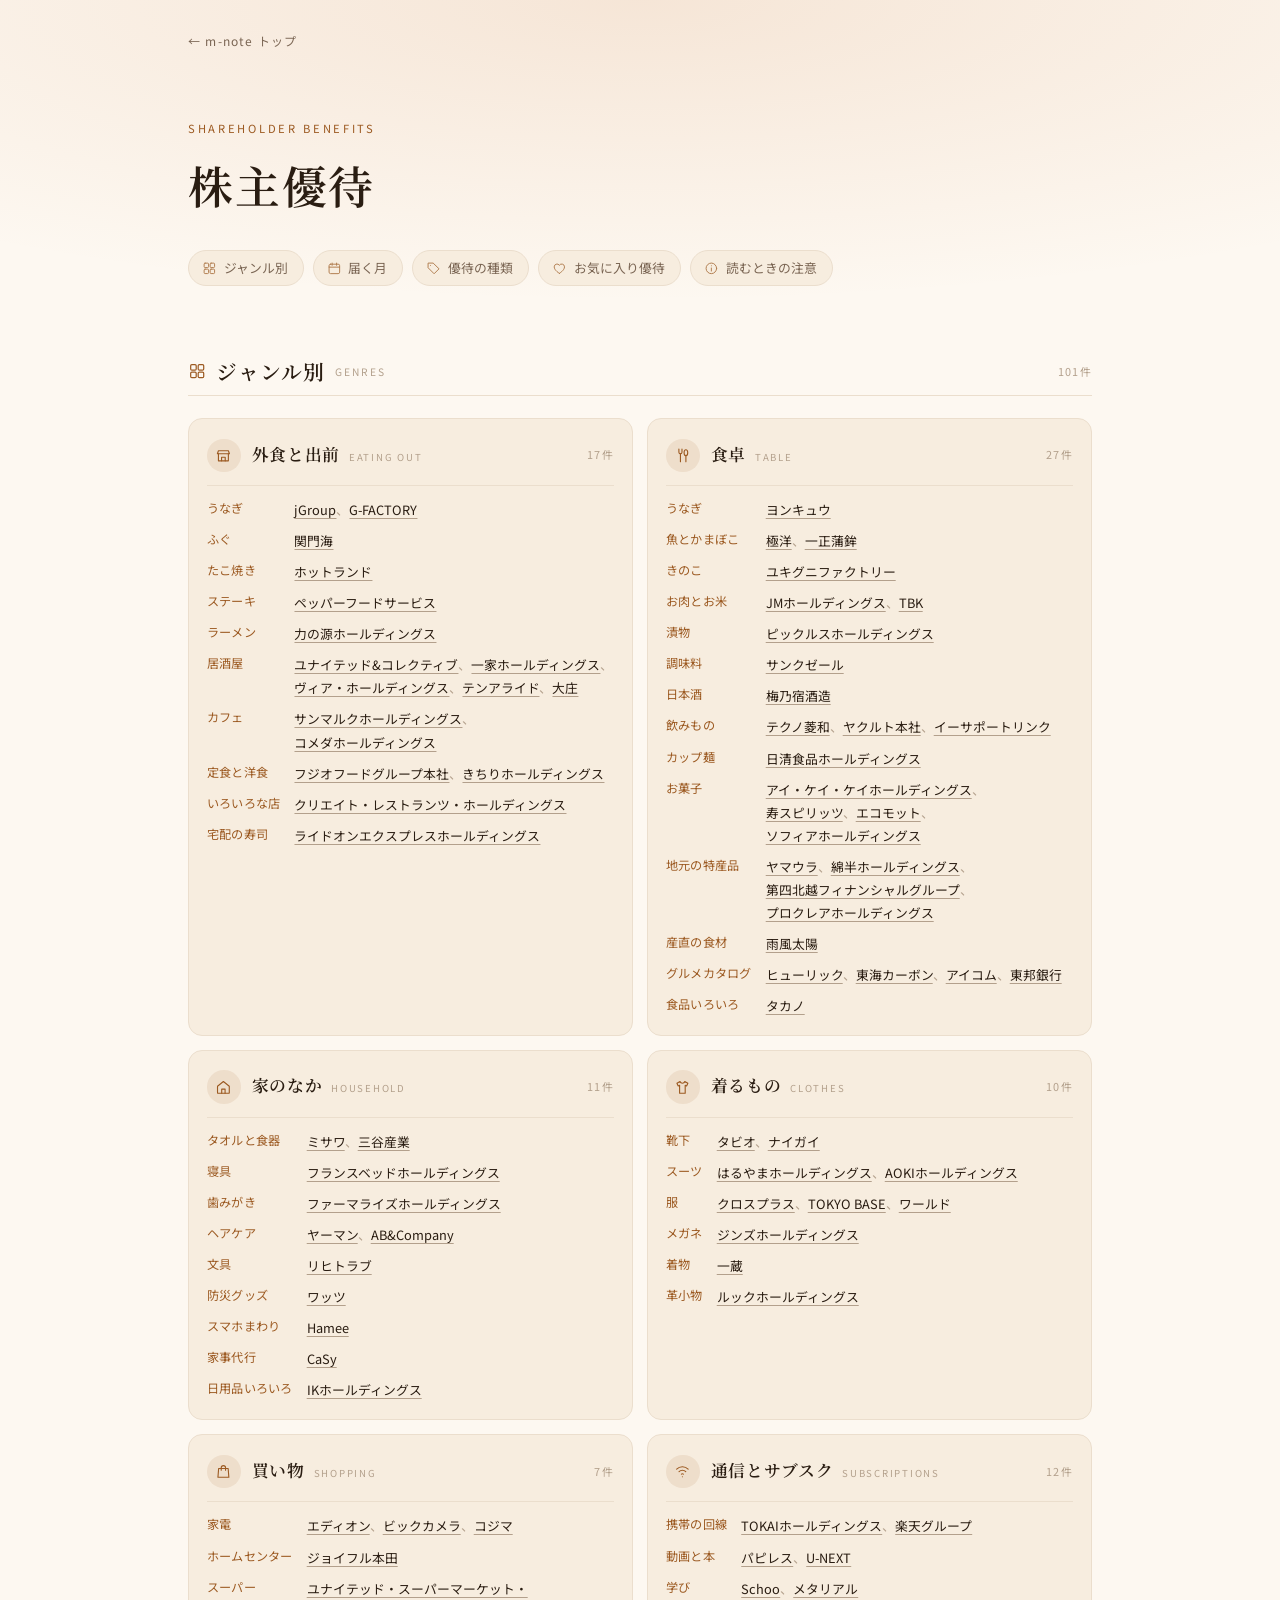
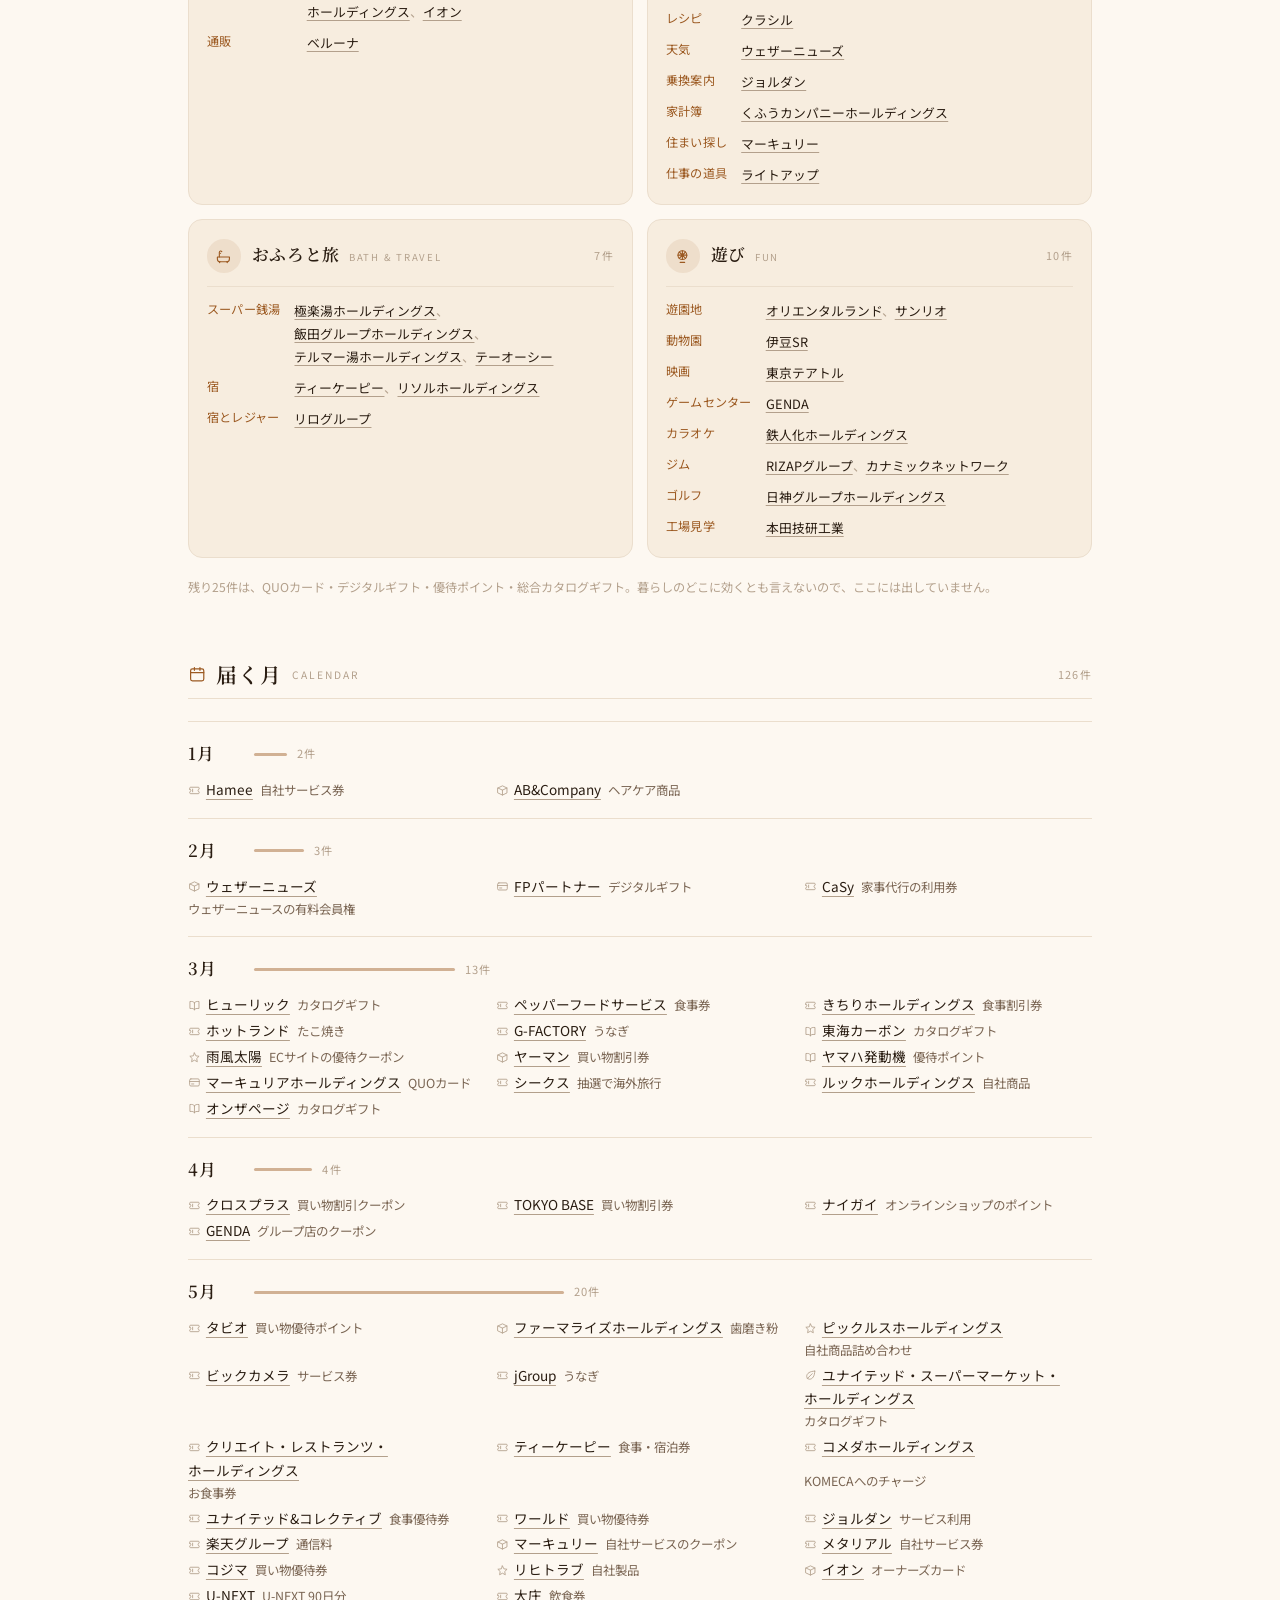
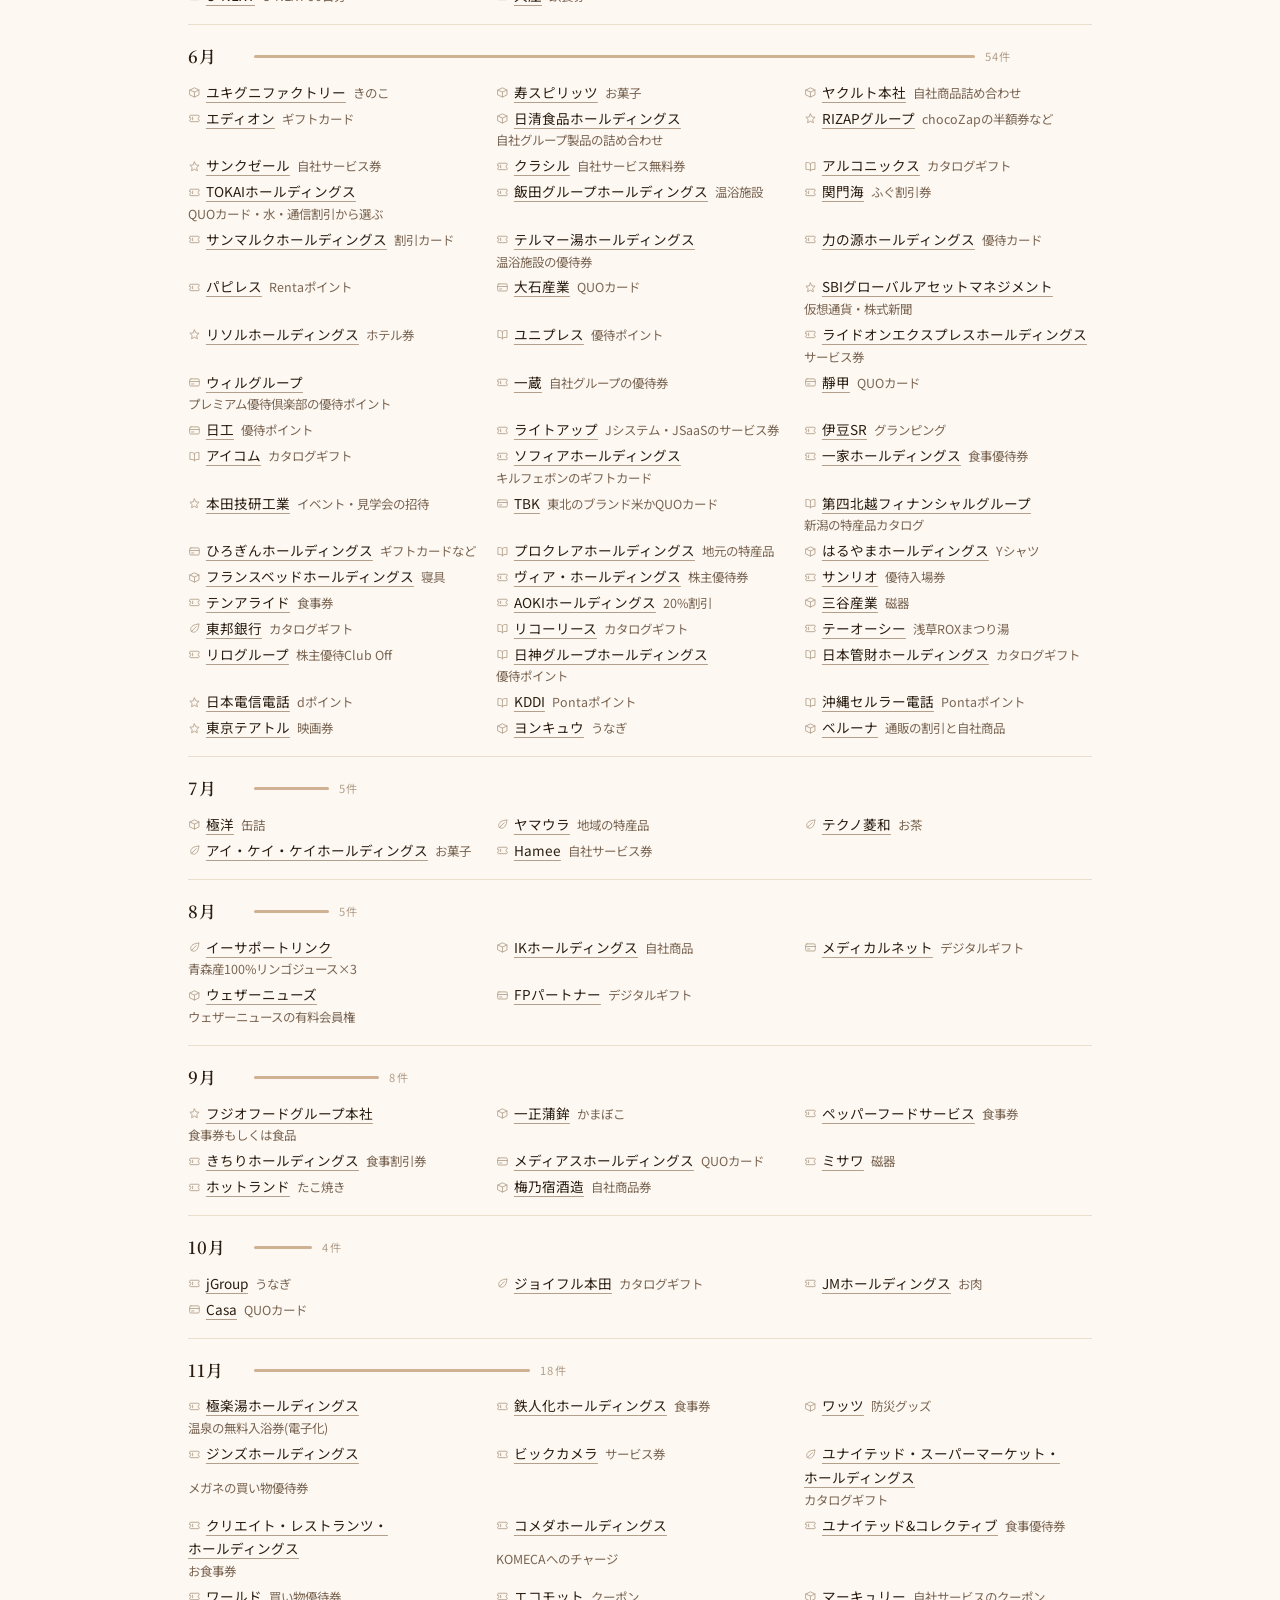
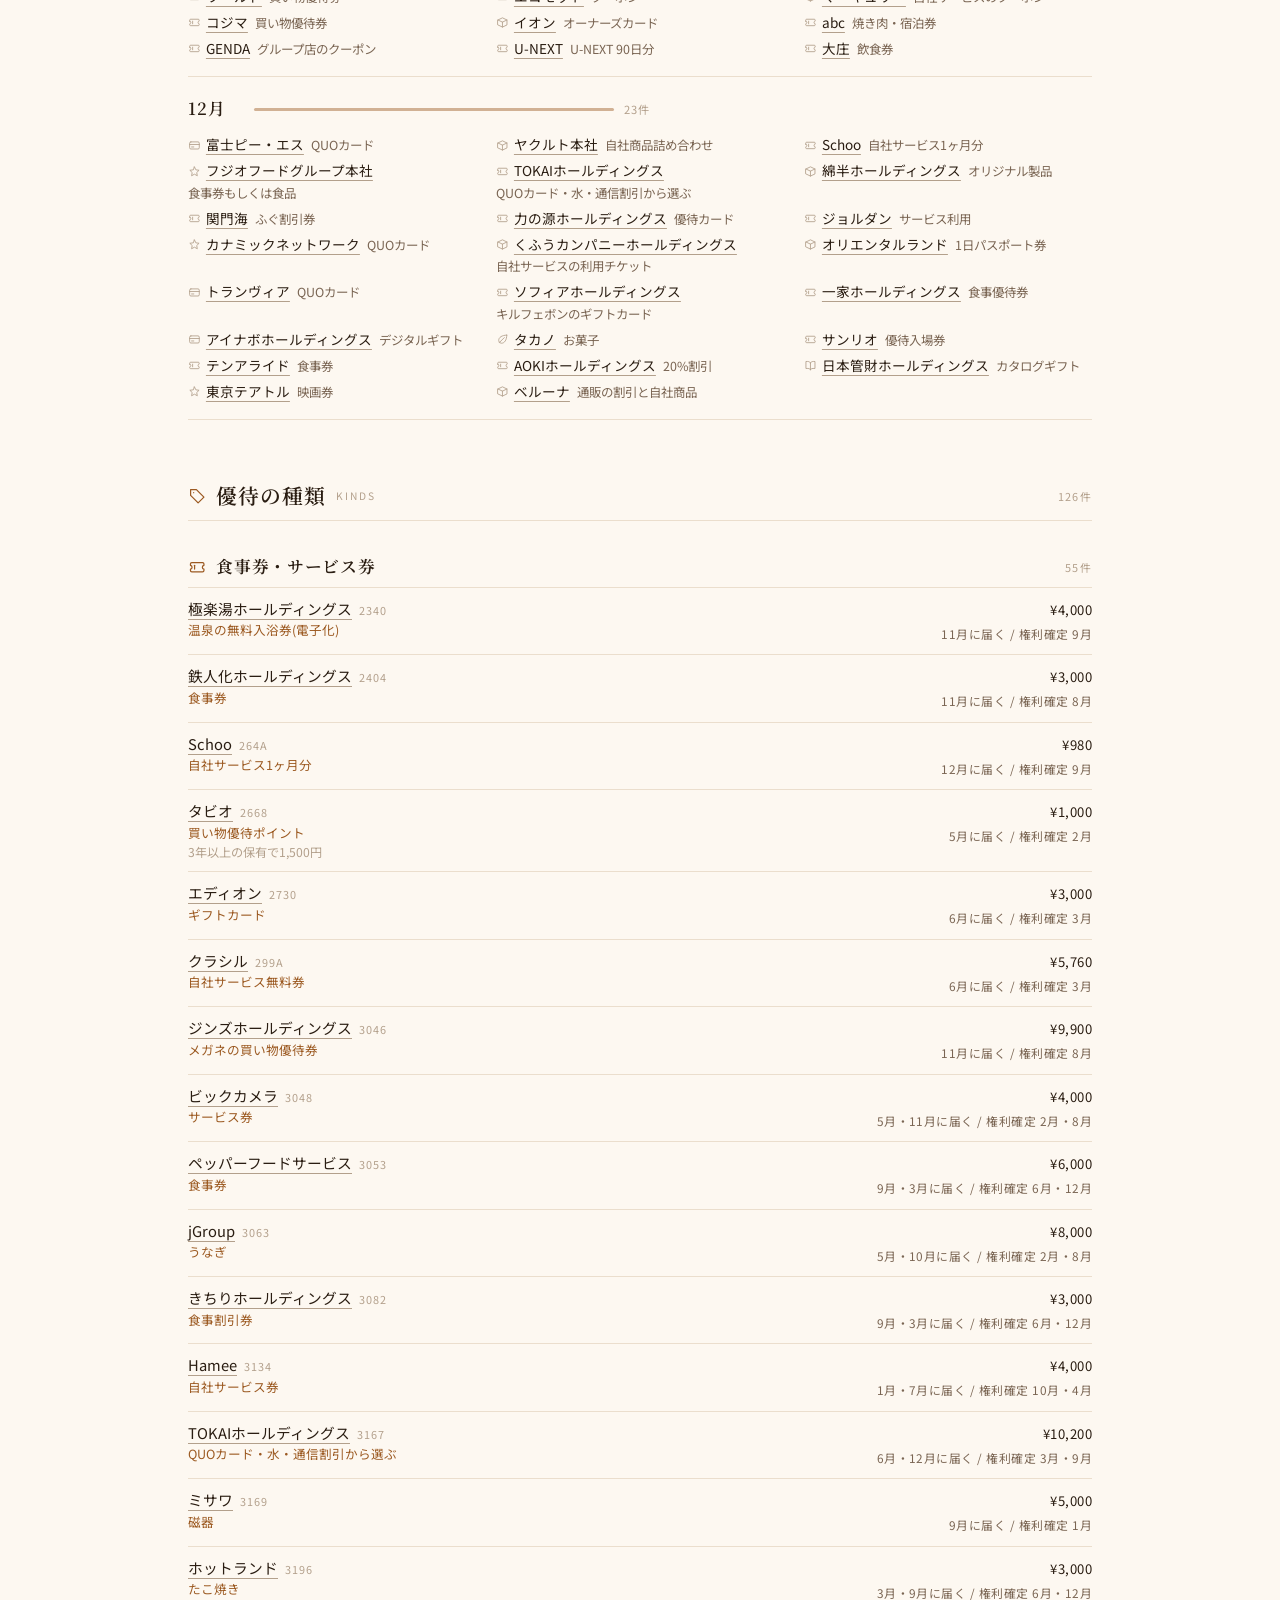
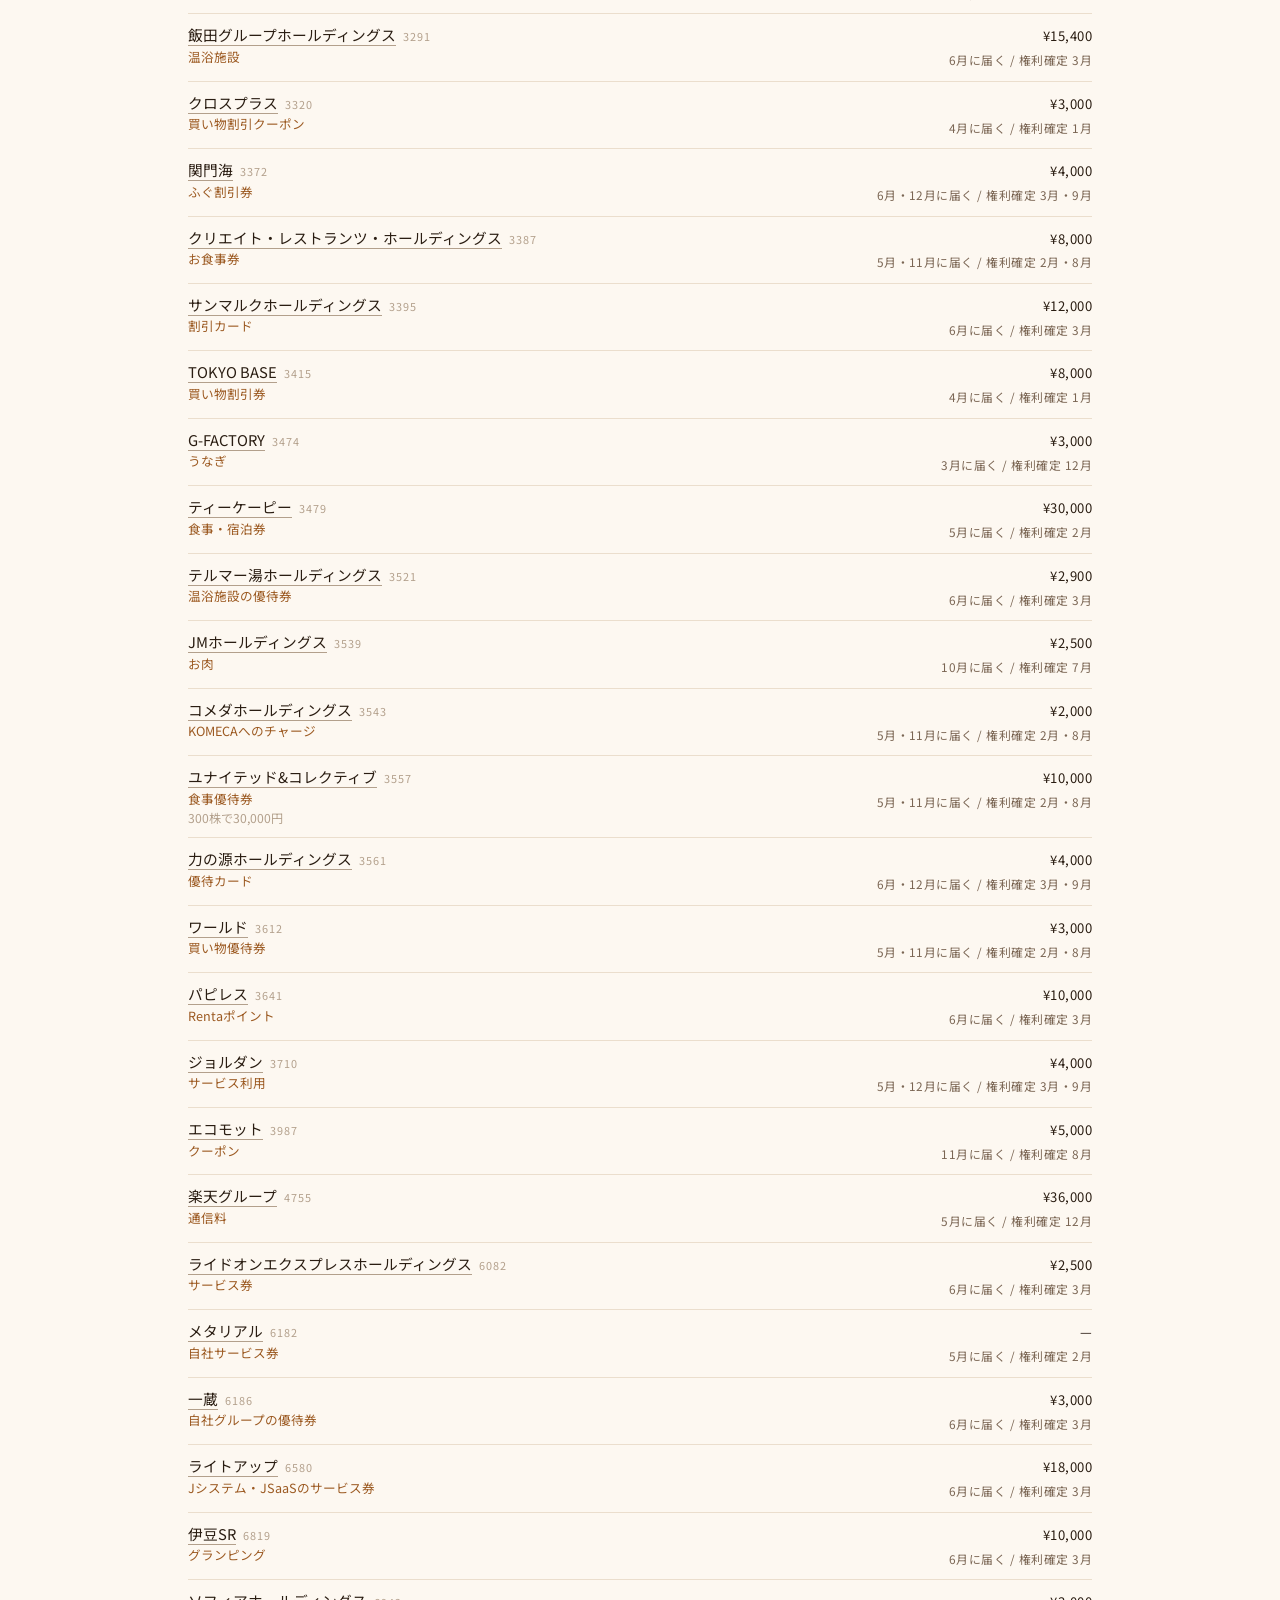
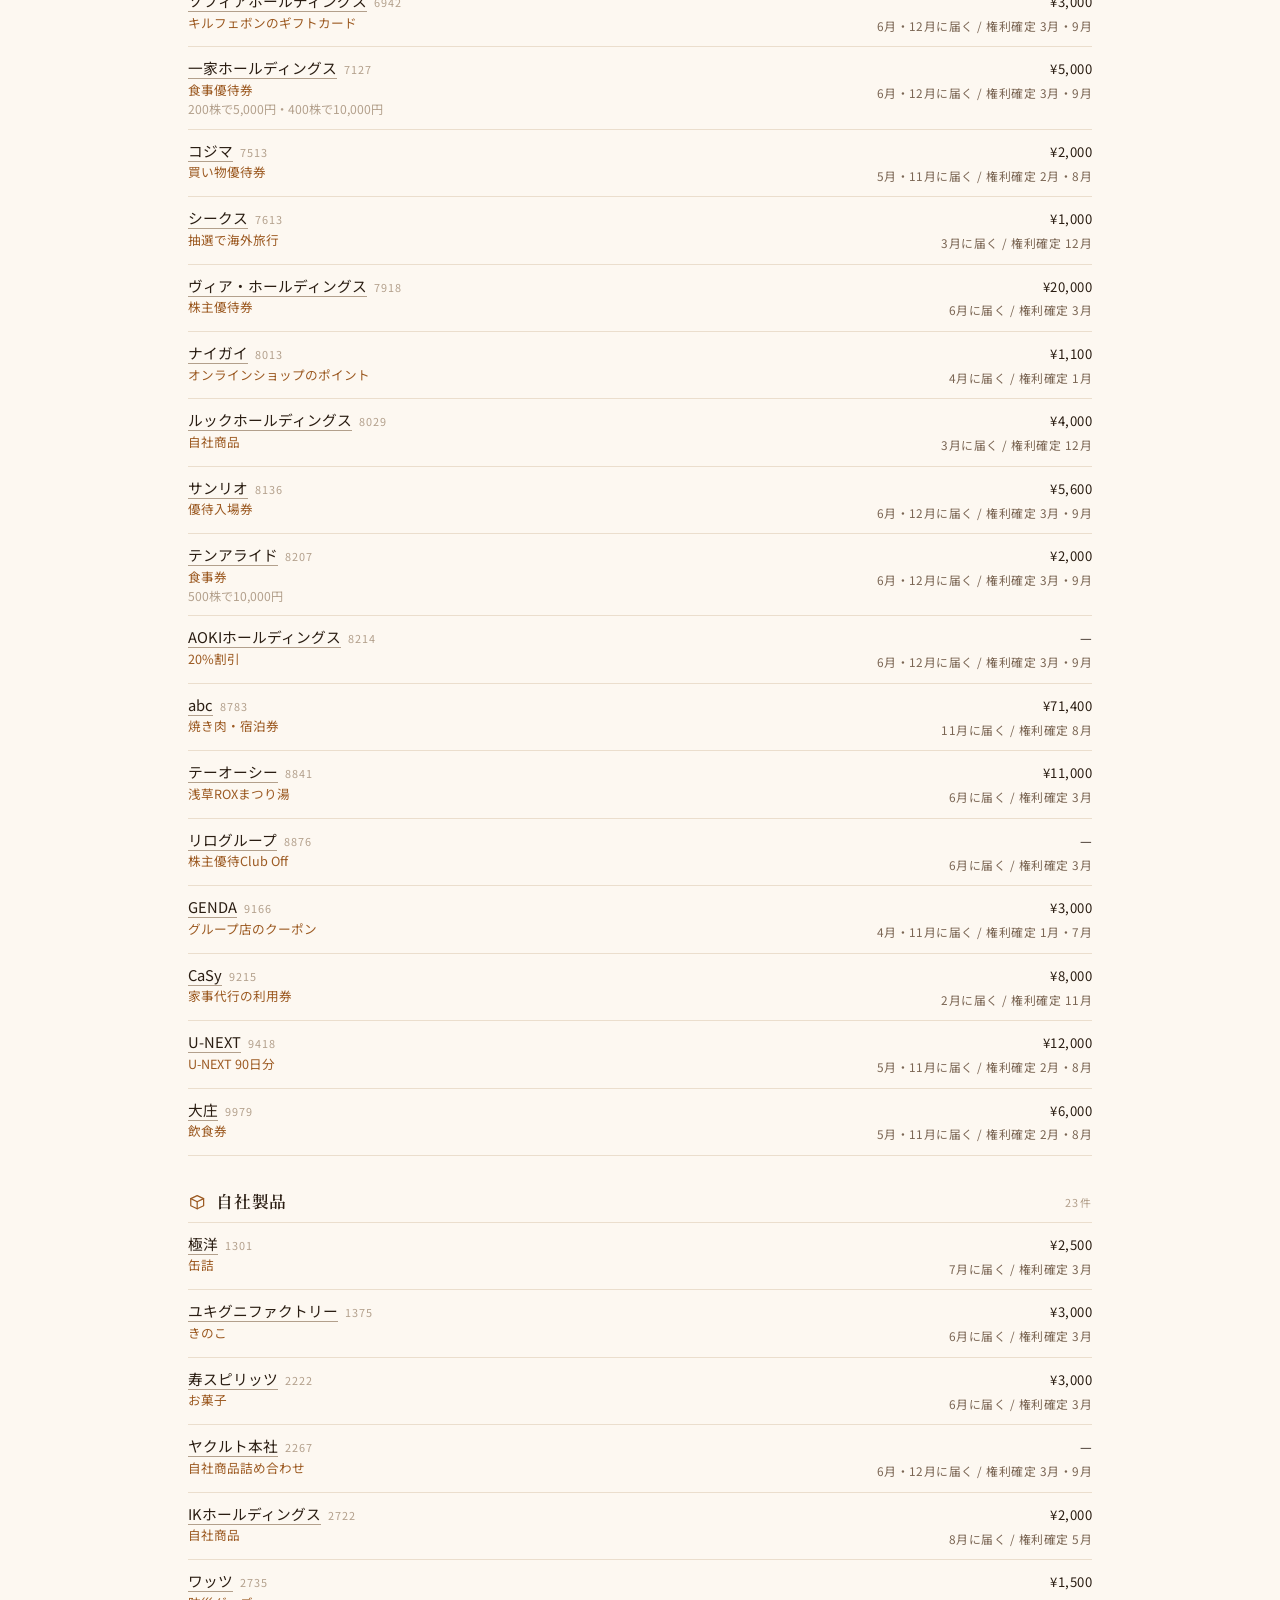
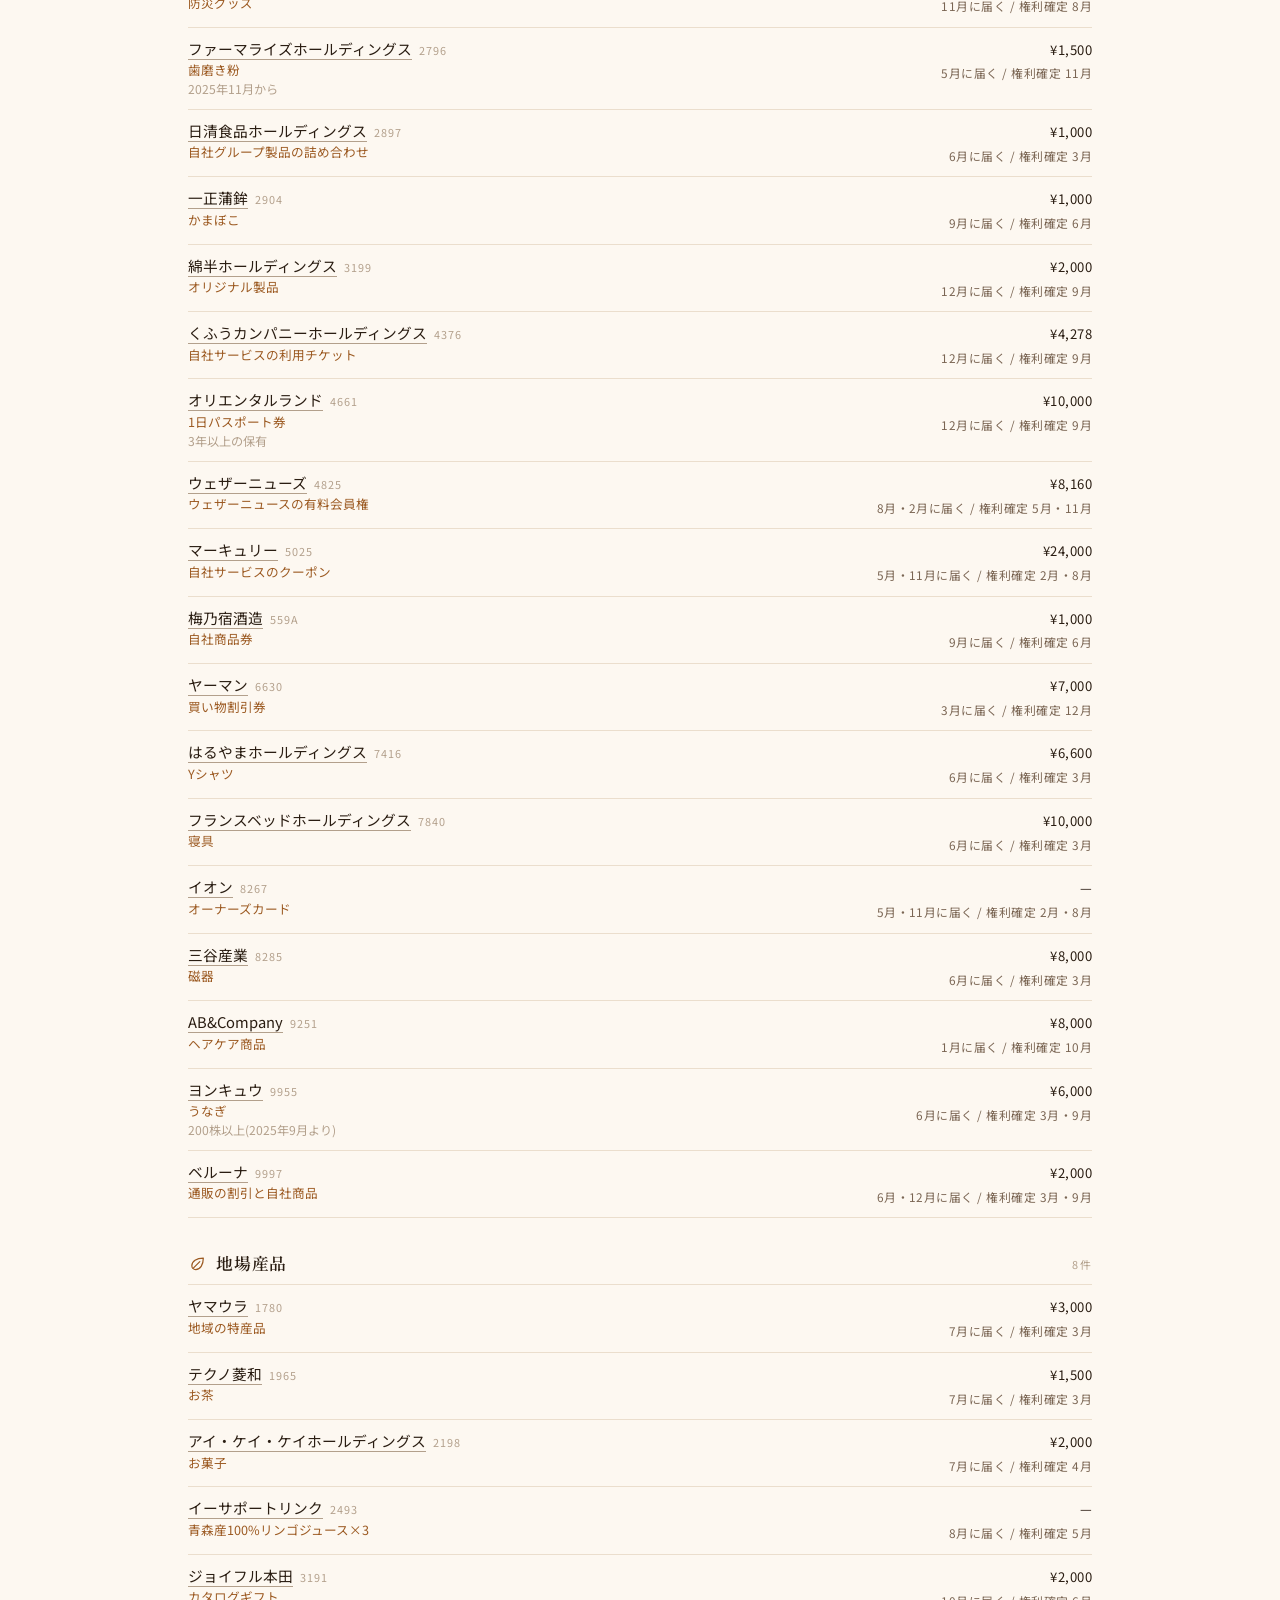
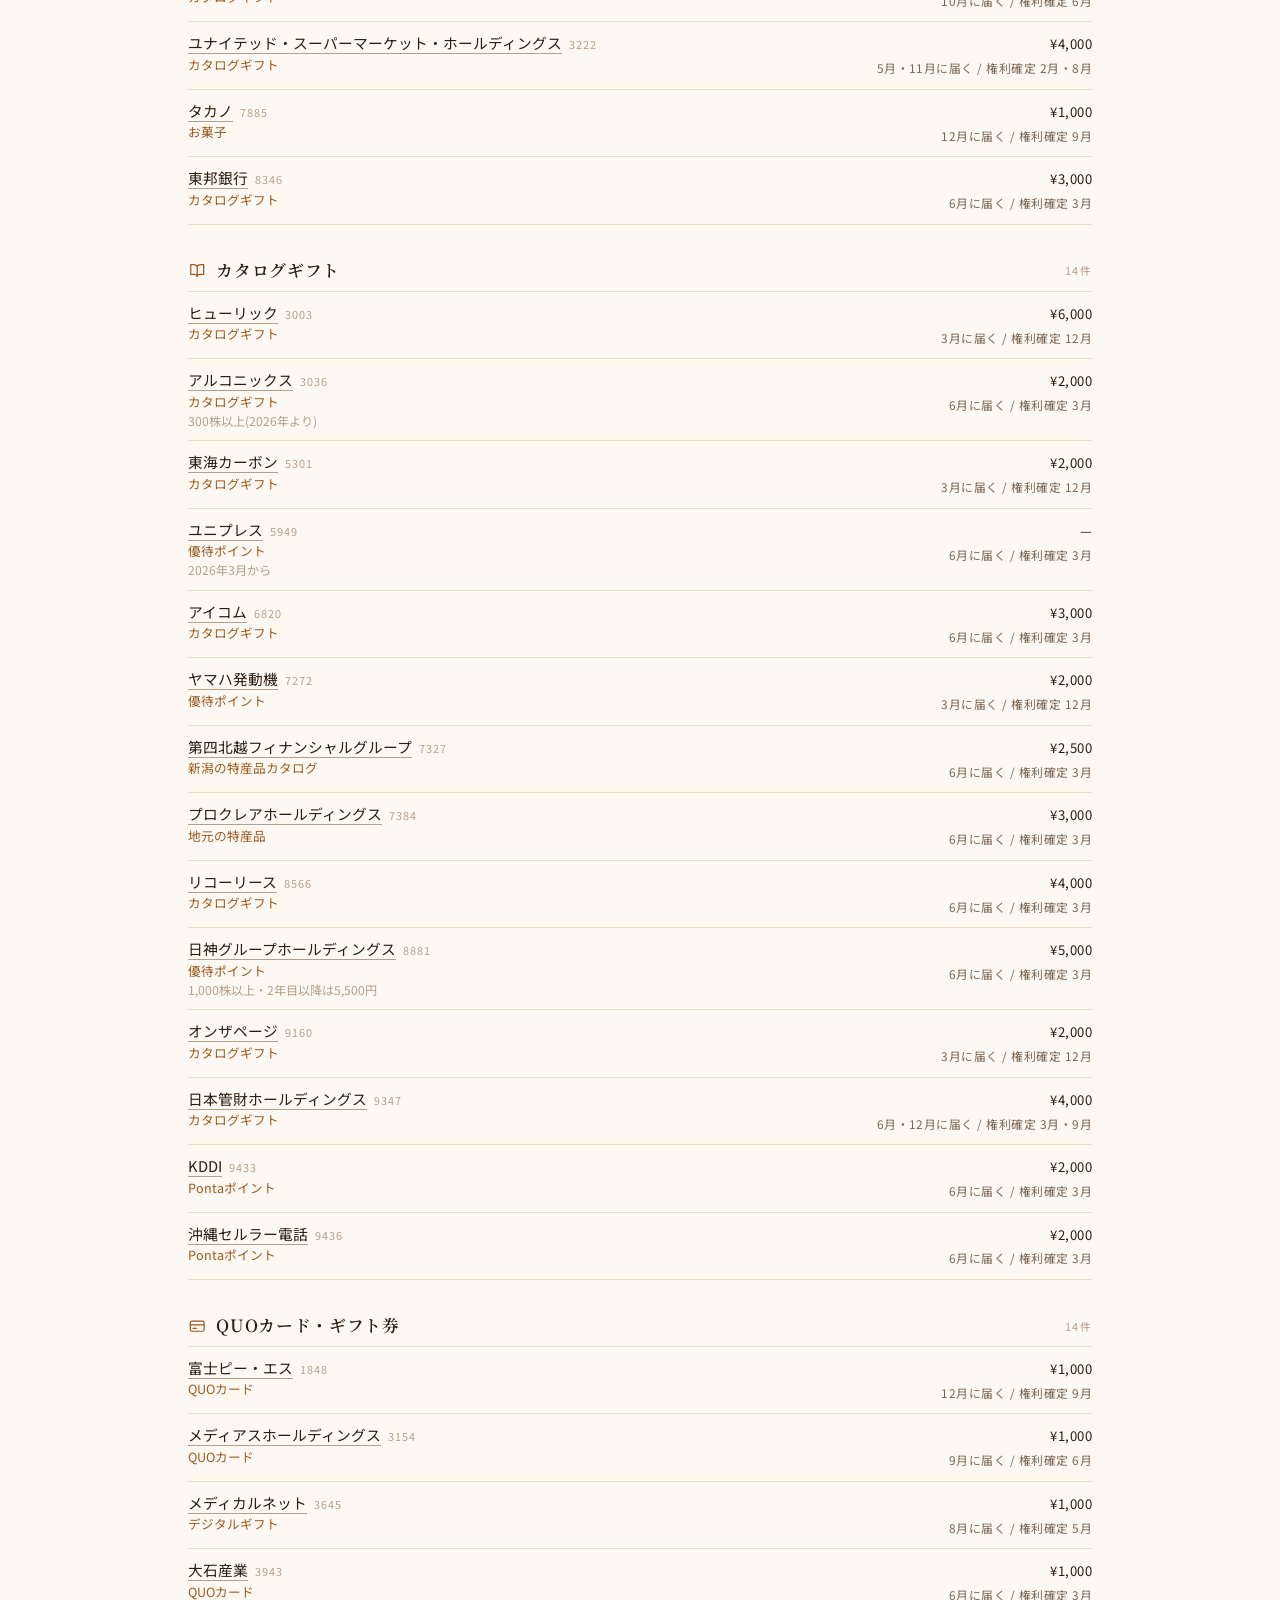
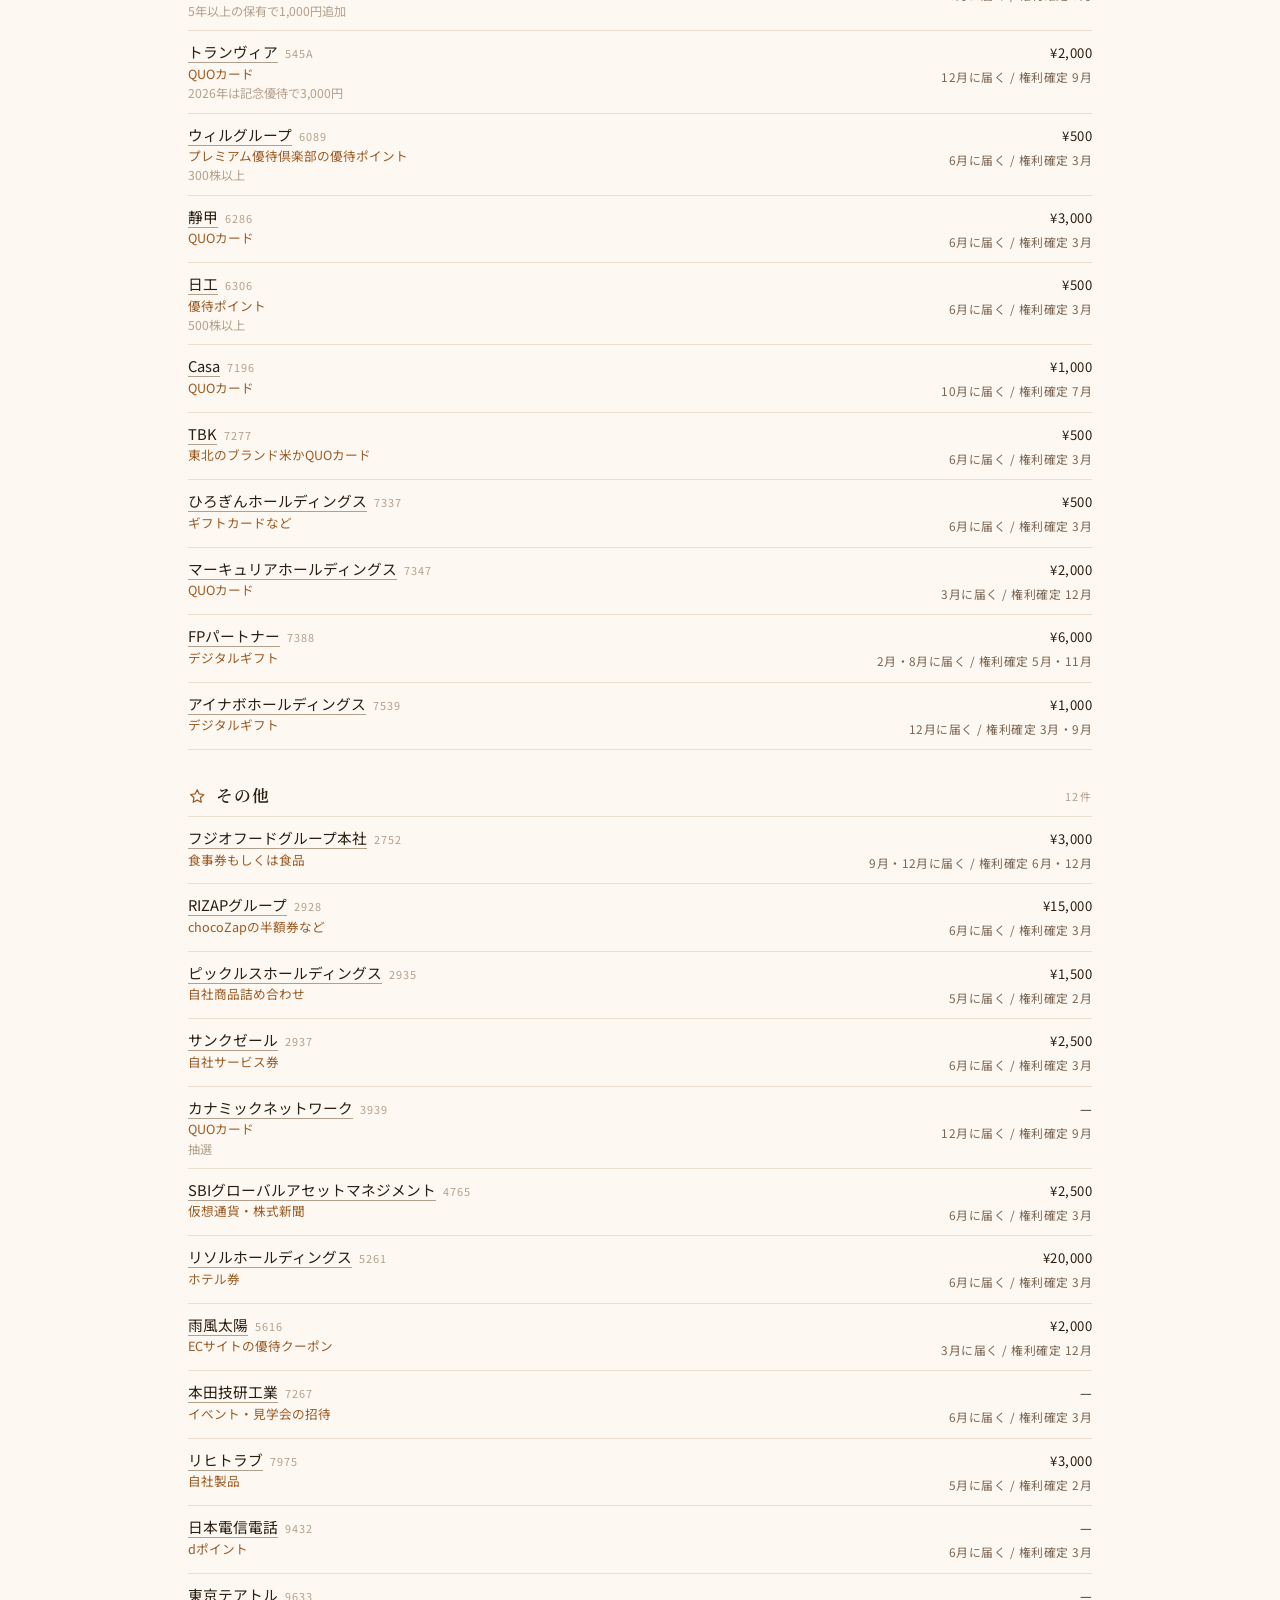
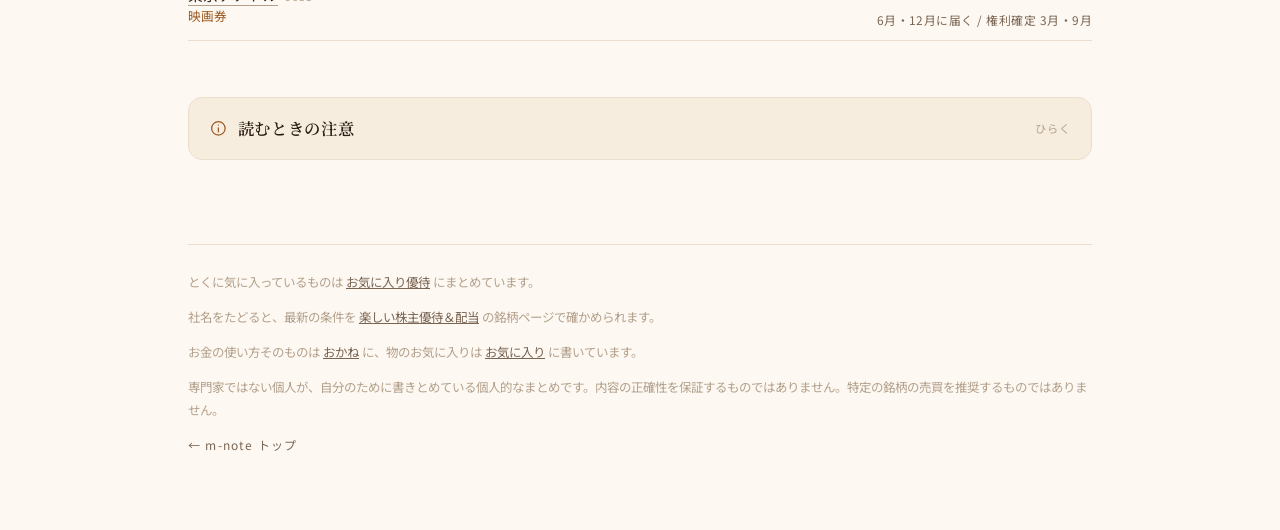
==== commit b55bbd1d: "お気に入りを別ページに分け、ジャンル別を先頭に置く Co-Authored-By: Claude Opus 5 <noreply@anthropic.com>" ====
--- a/index.html
+++ b/index.html
@@ -4,200 +4,32 @@
 <meta charset="UTF-8">
 <meta name="viewport" content="width=device-width, initial-scale=1">
 <title>株主優待｜まとめノート</title>
-<meta name="description" content="一年をかけて少しずつ届く株主優待の記録。缶詰・きのこ・うなぎ・磁器・温泉の券まで、届く月ごとと優待の種類ごとに並べた一覧。">
+<meta name="description" content="手元の株主優待126件を、うなぎ・ふぐ・靴下・寝具といったジャンル別と、届く月ごと、優待の種類ごとに並べた一覧。">
 <link rel="preconnect" href="https://fonts.googleapis.com">
 <link rel="preconnect" href="https://fonts.gstatic.com" crossorigin>
 <link href="https://fonts.googleapis.com/css2?family=Noto+Sans+JP:wght@400;500;700&family=Noto+Serif+JP:wght@500;600;700&display=swap" rel="stylesheet">
-<style>
-  /* 生成りの紙とテラコッタ。黒と白は使わず、どの色にも茶を含ませている */
-  :root{
-    --bg:#fdf8f1; --ink:#2a1d12; --muted:#7a6553; --faint:#b3a08c;
-    --line:#ebdecd; --card:#f7eddf; --accent:#9c5a22;
-    --wash:rgba(196,106,38,.13); --tint:rgba(156,90,34,.10);
-  }
-  @media (prefers-color-scheme: dark){
-    :root:not([data-theme="light"]){
-      --bg:#17110c; --ink:#f4eade; --muted:#a08b76; --faint:#6a5848;
-      --line:#2e241b; --card:#20180f; --accent:#e2a765;
-      --wash:rgba(226,167,101,.10); --tint:rgba(226,167,101,.14);
-    }
-  }
-  :root[data-theme="dark"]{
-    --bg:#17110c; --ink:#f4eade; --muted:#a08b76; --faint:#6a5848;
-    --line:#2e241b; --card:#20180f; --accent:#e2a765;
-    --wash:rgba(226,167,101,.10); --tint:rgba(226,167,101,.14);
-  }
-  *{box-sizing:border-box}
-  /* 地色は html に置く。そうしないと body の背景が canvas に持ち上がり、
-     下のにじみの位置が本文の箱からずれる */
-  html{background:var(--bg)}
-  /* 見出しのうしろに暖色のにじみを一枚。読み進めると消える薄さで敷く */
-  body{margin:0;color:var(--ink);font-family:"Noto Sans JP",system-ui,sans-serif;
-    font-size:16px;line-height:1.9;-webkit-font-smoothing:antialiased;
-    background:radial-gradient(120% 420px at 50% 0,var(--wash),transparent 72%) no-repeat}
-  a{color:inherit}
-  .wrap{max-width:60rem;margin:0 auto;padding:0 16px}
-  @media (min-width:640px){.wrap{padding:0 28px}}
-
-  /* アイコンは文字に連れて大きくなる。閲覧者が文字を大きくしても釣り合いが崩れない */
-  .ic{width:1.15em;height:1.15em;flex:0 0 auto;fill:none;stroke:currentColor;
-    stroke-width:1.6;stroke-linecap:round;stroke-linejoin:round}
-
-  .top{padding:24px 0 0}
-  .back{font-size:.75rem;letter-spacing:.1em;color:var(--muted);text-decoration:none}
-  .back:hover{color:var(--ink)}
-
-  header.hero{padding:64px 0 10px}
-  .eyebrow{font-size:.7rem;letter-spacing:.24em;color:var(--accent);margin:0 0 14px}
-  h1{font-family:"Noto Serif JP",serif;font-weight:600;font-size:clamp(2rem,6vw,2.8rem);line-height:1.4;margin:0 0 6px;letter-spacing:.04em}
-  .mn-tagline{font-family:"Noto Serif JP",serif;font-weight:500;font-size:clamp(1.05rem,2.6vw,1.35rem);line-height:1.75;letter-spacing:.02em;margin:.1em 0 0;opacity:.85}
-
-  /* 目次は丸いつまみ。触れると色が出る */
-  .toc{list-style:none;margin:34px 0 0;padding:0;display:flex;flex-wrap:wrap;gap:9px}
-  .toc a{display:inline-flex;align-items:center;gap:7px;font-size:.8rem;color:var(--muted);
-    text-decoration:none;background:var(--card);border:1px solid var(--line);
-    border-radius:999px;padding:7px 15px 7px 13px;line-height:1.5;
-    transition:color .15s,border-color .15s,background .15s}
-  .toc a .ic{color:var(--accent);opacity:.75}
-  .toc a:hover,.toc a:focus-visible{color:var(--accent);border-color:var(--accent);background:var(--tint)}
-
-  section{padding:56px 0 0}
-  .cat-h{display:flex;align-items:center;gap:10px;margin:0 0 4px}
-  .cat-h .ic{color:var(--accent)}
-  .cat-h h2{font-family:"Noto Serif JP",serif;font-weight:600;font-size:1.3rem;letter-spacing:.04em;margin:0}
-  .cat-h h3{font-family:"Noto Serif JP",serif;font-weight:600;font-size:1.05rem;letter-spacing:.04em;margin:0}
-  .cat-h .en{font-size:.64rem;letter-spacing:.2em;color:var(--faint)}
-  .cat-h .n{margin-left:auto;font-size:.68rem;letter-spacing:.12em;color:var(--faint)}
-  .cat-rule{height:1px;background:var(--line);margin:0 0 22px}
-
-  /* 注目の優待 */
-  .picks{display:grid;grid-template-columns:1fr;gap:14px}
-  @media (min-width:620px){.picks{grid-template-columns:repeat(2,1fr)}}
-  .pick{background:var(--card);border:1px solid var(--line);border-radius:14px;padding:18px 18px 16px;
-    transition:transform .18s,border-color .18s}
-  .pick:hover{transform:translateY(-2px);border-color:var(--accent)}
-  @media (prefers-reduced-motion:reduce){.pick{transition:none}.pick:hover{transform:none}}
-  .pick .hd{display:flex;gap:11px;align-items:flex-start}
-  /* アイコンの丸座布団。アクセントをごく薄く敷いたもの */
-  .badge{width:2.1em;height:2.1em;border-radius:50%;background:var(--tint);color:var(--accent);
-    display:grid;place-items:center;flex:0 0 auto;margin-top:.1em}
-  .badge .ic{width:1.05em;height:1.05em}
-  .pick .ttl{display:flex;flex-wrap:wrap;gap:0 8px;align-items:baseline;min-width:0}
-  .pick .ttl > *{max-width:100%}
-  .pick b{font-family:"Noto Serif JP",serif;font-weight:600;font-size:1.02rem;line-height:1.5}
-  .pick .code{font-size:.68rem;letter-spacing:.08em;color:var(--faint);font-variant-numeric:tabular-nums}
-  .pick .what{flex:0 0 100%;margin:2px 0 0;font-size:.82rem;color:var(--accent);letter-spacing:.02em}
-  .pick .memo{margin:10px 0 0;font-size:.86rem;color:var(--muted);line-height:1.8}
-  .pick .meta{margin:12px 0 0;padding:10px 0 0;border-top:1px solid var(--line);
-    font-size:.72rem;color:var(--faint);letter-spacing:.04em;display:flex;flex-wrap:wrap;gap:4px 14px}
-
-  /* 暮らしのどこで使うか */
-  .uses{display:grid;grid-template-columns:1fr;gap:14px}
-  @media (min-width:720px){.uses{grid-template-columns:repeat(2,1fr)}}
-  .use{background:var(--card);border:1px solid var(--line);border-radius:14px;padding:18px}
-  .use .uh{display:flex;align-items:center;gap:11px}
-  .use .ut{display:flex;flex-wrap:wrap;align-items:baseline;gap:0 9px;min-width:0}
-  .use .ut b{font-family:"Noto Serif JP",serif;font-weight:600;font-size:1.05rem;letter-spacing:.04em}
-  .use .uen{font-size:.6rem;letter-spacing:.18em;color:var(--faint)}
-  .use .uh .n{margin-left:auto;font-size:.68rem;letter-spacing:.12em;color:var(--faint);flex:0 0 auto}
-  /* 細目は左の列に揃える。.sub を display:contents にして、dt と dd を
-     そのまま dl のグリッドに流し込むと、カードごとに左の列幅が揃う */
-  .use .subs{margin:13px 0 0;padding:12px 0 0;border-top:1px solid var(--line);
-    display:grid;grid-template-columns:max-content 1fr;gap:8px 14px}
-  .use .sub{display:contents}
-  .use dt{font-size:.76rem;color:var(--accent);letter-spacing:.02em;line-height:1.8;white-space:nowrap}
-  .use dd{margin:0;font-size:.8rem;line-height:1.8}
-  /* 社名の区切りは読点。社名自体が「・」を含むので中黒では切れ目が分からない */
-  .use dd .un + .un::before{content:"、";color:var(--faint)}
-  /* ここは横に流すだけなので、短い社名まで途中で折る必要はない */
-  .use dd a.kb{overflow-wrap:break-word}
-  /* 幅が狭いと二列では細目名が潰れるので、細目名を上に積む */
-  @media (max-width:430px){
-    .use .subs{grid-template-columns:1fr;gap:2px}
-    .use dd{margin:0 0 9px}
-    .use dd:last-child{margin:0}
-  }
-  .aside{margin:18px 0 0;font-size:.76rem;color:var(--faint);line-height:1.85}
-
-  /* 届く月 */
-  .month{border-top:1px solid var(--line);padding:16px 0}
-  .month:last-child{border-bottom:1px solid var(--line)}
-  /* 月名のうしろに棒と件数。棒は余った幅のなかで伸ばすので、何件あってもはみ出さない */
-  .month .mh{display:grid;grid-template-columns:auto 1fr;align-items:center;gap:12px;margin:0 0 2px}
-  .month .mn{font-family:"Noto Serif JP",serif;font-weight:600;font-size:1.05rem;letter-spacing:.06em;
-    min-width:3.2em;font-variant-numeric:tabular-nums}
-  .month .track{display:flex;align-items:center;gap:10px;min-width:0}
-  .month .bar{flex:0 0 auto;height:3px;max-width:86%;background:var(--accent);opacity:.45;border-radius:2px}
-  .month .mc{font-size:.7rem;color:var(--faint);letter-spacing:.1em;font-variant-numeric:tabular-nums}
-  .month ul{list-style:none;margin:8px 0 0;padding:0;display:grid;grid-template-columns:1fr;gap:2px 20px}
-  @media (min-width:560px){.month ul{grid-template-columns:repeat(2,1fr)}}
-  @media (min-width:880px){.month ul{grid-template-columns:repeat(3,1fr)}}
-  /* 社名と中身は横に並べるが、入りきらないときは社名を途中で折らずに中身を下へ送る */
-  .month li{font-size:.85rem;line-height:1.75;color:var(--ink);
-    display:flex;flex-wrap:wrap;gap:0 7px;align-items:baseline}
-  .month li > *{flex:0 0 auto;max-width:100%}
-  /* 行頭の小さなアイコンは社名と同じ塊に入れておく。社名が折れても離れない */
-  .month li .mi{width:.95em;height:.95em;color:var(--faint);vertical-align:-.1em;margin-right:5px}
-  .month li .w{color:var(--muted);font-size:.78rem}
-  .month.none .mn{color:var(--faint)}
-
-  /* カテゴリ別 */
-  .rows{display:grid;grid-template-columns:1fr;gap:0}
-  .row{display:grid;grid-template-columns:1fr auto;gap:4px 16px;align-items:baseline;
-    padding:9px 0;border-bottom:1px solid var(--line)}
-  .row:first-child{border-top:1px solid var(--line)}
-  .row .nm{font-size:.92rem;line-height:1.6}
-  .row .nm .code{font-size:.68rem;letter-spacing:.08em;color:var(--faint);margin-left:7px;
-    font-variant-numeric:tabular-nums;white-space:nowrap}
-  .row .nm .w{display:block;font-size:.79rem;color:var(--accent)}
-  .row .nm .cd{display:block;font-size:.76rem;color:var(--faint)}
-  .row .rt{text-align:right;font-size:.74rem;color:var(--muted);letter-spacing:.04em;
-    font-variant-numeric:tabular-nums;white-space:nowrap}
-  .row .rt .v{display:block;color:var(--ink);font-size:.82rem}
-  @media (max-width:559px){
-    /* 幅が狭いと社名と金額の二段組みが潰れるので、縦に積む */
-    .row{grid-template-columns:1fr;gap:2px}
-    .row .rt{text-align:left;white-space:normal}
-    .row .rt .v{display:inline;margin-right:10px}
-  }
-  .kind-h{margin-top:30px}
-
-  /* 読むときの注意。ふだんは一行に畳んでおく */
-  .caution{background:var(--card);border:1px solid var(--line);border-radius:14px}
-  .caution summary{list-style:none;cursor:pointer;padding:15px 20px;display:flex;align-items:center;gap:10px;
-    font-family:"Noto Serif JP",serif;font-weight:600;font-size:1.02rem;letter-spacing:.04em}
-  .caution summary::-webkit-details-marker{display:none}
-  .caution summary .ic{color:var(--accent)}
-  .caution summary .cue{margin-left:auto;font-size:.7rem;letter-spacing:.1em;color:var(--faint);
-    font-family:"Noto Sans JP",sans-serif;font-weight:400}
-  .caution:not([open]) summary .cue::after{content:"ひらく"}
-  .caution[open] summary .cue::after{content:"とじる"}
-  .caution .cbody{padding:2px 20px 18px}
-  .caution p{margin:0 0 .9em;font-size:.86rem;color:var(--muted);line-height:1.85}
-  .caution p:last-child{margin:0}
-  .caution strong{color:var(--ink);font-weight:500}
-
-  .empty{color:var(--faint);font-size:.86rem;margin:0}
-
-  /* 社名から優待情報サイトの銘柄ページへ。線は薄く敷いておき、触れると色が出る */
-  /* 長い社名は「・」で折る。区切りが無いものだけ、やむをえず途中で折る */
-  a.kb{word-break:keep-all;overflow-wrap:anywhere;
-    color:inherit;text-decoration:underline;text-decoration-color:var(--faint);
-    text-decoration-thickness:1px;text-underline-offset:.26em;text-decoration-skip-ink:none;
-    transition:color .15s,text-decoration-color .15s}
-  a.kb:hover,a.kb:focus-visible{color:var(--accent);text-decoration-color:var(--accent)}
-
-  footer{margin:84px 0 0;padding:26px 0 60px;border-top:1px solid var(--line)}
-  footer p{font-size:.78rem;color:var(--faint);line-height:1.85;margin:0 0 12px}
-  footer a{color:var(--muted)}
-</style>
+<link rel="stylesheet" href="style.css">
 </head>
 <body>
 <!-- アイコンは線画のまま埋め込んでおく。外から取りに行かないので表示が遅れない -->
 <svg width="0" height="0" style="position:absolute" aria-hidden="true" focusable="false"><defs>
-  <symbol id="ic-card" viewBox="0 0 24 24">
-    <rect x="3" y="5.4" width="18" height="13.2" rx="2.4"/>
-    <path d="M3 10.2h18"/><path d="M6.6 14.8h4.2"/></symbol>
+  <symbol id="ic-grid" viewBox="0 0 24 24">
+    <rect x="3.5" y="3.5" width="7.2" height="7.2" rx="1.5"/>
+    <rect x="13.3" y="3.5" width="7.2" height="7.2" rx="1.5"/>
+    <rect x="3.5" y="13.3" width="7.2" height="7.2" rx="1.5"/>
+    <rect x="13.3" y="13.3" width="7.2" height="7.2" rx="1.5"/></symbol>
+  <symbol id="ic-calendar" viewBox="0 0 24 24">
+    <rect x="3.4" y="5.2" width="17.2" height="15.4" rx="2.4"/>
+    <path d="M3.4 10h17.2M8.4 3.4v3.6M15.6 3.4v3.6"/></symbol>
+  <symbol id="ic-tag" viewBox="0 0 24 24">
+    <path d="M11 3.4H3.4V11l9.8 9.8 7.6-7.6z"/><path d="M7.4 7.4h.01"/></symbol>
+  <symbol id="ic-heart" viewBox="0 0 24 24">
+    <path d="M12 20.2S3.6 15.3 3.6 9.6A4.6 4.6 0 0 1 12 7a4.6 4.6 0 0 1 8.4 2.6c0 5.7-8.4 10.6-8.4 10.6z"/></symbol>
+  <symbol id="ic-info" viewBox="0 0 24 24">
+    <circle cx="12" cy="12" r="8.6"/><path d="M12 11.4v5M12 7.8h.01"/></symbol>
+  <symbol id="ic-ticket" viewBox="0 0 24 24">
+    <path d="M3.2 9.5V7.8a1.8 1.8 0 0 1 1.8-1.8h14a1.8 1.8 0 0 1 1.8 1.8v1.7a2.6 2.6 0 0 0 0 5.1v1.6a1.8 1.8 0 0 1-1.8 1.8H5a1.8 1.8 0 0 1-1.8-1.8v-1.6a2.6 2.6 0 0 0 0-5.1z"/>
+    <path d="M8.6 9.6v4.9"/></symbol>
   <symbol id="ic-box" viewBox="0 0 24 24">
     <path d="M3.6 7.4 12 3.4l8.4 4v9.2L12 20.6l-8.4-4z"/>
     <path d="M3.6 7.4 12 11.4l8.4-4"/><path d="M12 11.4v9.2"/></symbol>
@@ -206,21 +38,11 @@
   <symbol id="ic-book" viewBox="0 0 24 24">
     <path d="M12 7.6C12 6 10 4.6 6.6 4.6H3.6v13h3.5c2.9 0 4.9 1.2 4.9 2.4"/>
     <path d="M12 7.6C12 6 14 4.6 17.4 4.6h3v13h-3.5c-2.9 0-4.9 1.2-4.9 2.4"/><path d="M12 7.6V20"/></symbol>
-  <symbol id="ic-ticket" viewBox="0 0 24 24">
-    <path d="M3.2 9.5V7.8a1.8 1.8 0 0 1 1.8-1.8h14a1.8 1.8 0 0 1 1.8 1.8v1.7a2.6 2.6 0 0 0 0 5.1v1.6a1.8 1.8 0 0 1-1.8 1.8H5a1.8 1.8 0 0 1-1.8-1.8v-1.6a2.6 2.6 0 0 0 0-5.1z"/>
-    <path d="M8.6 9.6v4.9"/></symbol>
+  <symbol id="ic-card" viewBox="0 0 24 24">
+    <rect x="3" y="5.4" width="18" height="13.2" rx="2.4"/>
+    <path d="M3 10.2h18"/><path d="M6.6 14.8h4.2"/></symbol>
   <symbol id="ic-star" viewBox="0 0 24 24">
     <path d="m12 3.6 2.6 5.4 6 .8-4.4 4.2 1.1 6-5.3-2.9-5.3 2.9 1.1-6L3.4 9.8l6-.8z"/></symbol>
-  <symbol id="ic-heart" viewBox="0 0 24 24">
-    <path d="M12 20.2S3.6 15.3 3.6 9.6A4.6 4.6 0 0 1 12 7a4.6 4.6 0 0 1 8.4 2.6c0 5.7-8.4 10.6-8.4 10.6z"/></symbol>
-  <symbol id="ic-calendar" viewBox="0 0 24 24">
-    <rect x="3.4" y="5.2" width="17.2" height="15.4" rx="2.4"/>
-    <path d="M3.4 10h17.2M8.4 3.4v3.6M15.6 3.4v3.6"/></symbol>
-  <symbol id="ic-tag" viewBox="0 0 24 24">
-    <path d="M11 3.4H3.4V11l9.8 9.8 7.6-7.6z"/><path d="M7.4 7.4h.01"/></symbol>
-  <symbol id="ic-sun" viewBox="0 0 24 24">
-    <circle cx="12" cy="11.4" r="3.9"/>
-    <path d="M12 3.6v1.9M12 17.3v1.9M4.2 11.4h1.9M17.9 11.4h1.9M6.5 5.9l1.3 1.3M16.2 15.6l1.3 1.3M17.5 5.9l-1.3 1.3M7.8 15.6l-1.3 1.3"/></symbol>
   <symbol id="ic-shop" viewBox="0 0 24 24">
     <path d="M3.4 9.6h17.2l-1.5-4.2H4.9z"/><path d="M4.9 9.6v10.2h14.2V9.6"/>
     <path d="M9.4 19.8v-5.2h5.2v5.2"/></symbol>
@@ -245,8 +67,6 @@
     <circle cx="12" cy="10.2" r="6.3"/><circle cx="12" cy="10.2" r="1.5"/>
     <path d="M12 3.9v12.6M5.7 10.2h12.6M7.5 5.7l9 9M16.5 5.7l-9 9"/>
     <path d="M8.8 20.6h6.4"/></symbol>
-  <symbol id="ic-info" viewBox="0 0 24 24">
-    <circle cx="12" cy="12" r="8.6"/><path d="M12 11.4v5M12 7.8h.01"/></symbol>
 </defs></svg>
 
 <div class="wrap">
@@ -255,26 +75,18 @@
   <header class="hero">
     <p class="eyebrow">SHAREHOLDER BENEFITS</p>
     <h1>株主優待</h1>
-    <p class="mn-tagline">一年をかけて、少しずつ届く。</p>
     <ul class="toc">
-      <li><a href="#picks"><svg class="ic"><use href="#ic-heart"/></svg>気に入っているもの</a></li>
-      <li><a href="#life"><svg class="ic"><use href="#ic-sun"/></svg>暮らしのどこで使うか</a></li>
+      <li><a href="#genre"><svg class="ic"><use href="#ic-grid"/></svg>ジャンル別</a></li>
       <li><a href="#calendar"><svg class="ic"><use href="#ic-calendar"/></svg>届く月</a></li>
       <li><a href="#kinds"><svg class="ic"><use href="#ic-tag"/></svg>優待の種類</a></li>
+      <li><a href="picks.html"><svg class="ic"><use href="#ic-heart"/></svg>お気に入り優待</a></li>
       <li><a href="#caution"><svg class="ic"><use href="#ic-info"/></svg>読むときの注意</a></li>
     </ul>
   </header>
 
-  <section id="picks">
-    <div class="cat-h"><svg class="ic"><use href="#ic-heart"/></svg><h2>気に入っているもの</h2>
-      <span class="en">PICKS</span><span class="n" data-count="picks"></span></div>
-    <div class="cat-rule"></div>
-    <div class="picks" data-picks><p class="empty">読み込み中…</p></div>
-  </section>
-
-  <section id="life">
-    <div class="cat-h"><svg class="ic"><use href="#ic-sun"/></svg><h2>暮らしのどこで使うか</h2>
-      <span class="en">LIFE</span><span class="n" data-count="uses"></span></div>
+  <section id="genre">
+    <div class="cat-h"><svg class="ic"><use href="#ic-grid"/></svg><h2>ジャンル別</h2>
+      <span class="en">GENRES</span><span class="n" data-count="uses"></span></div>
     <div class="cat-rule"></div>
     <div class="uses" data-uses><p class="empty">読み込み中…</p></div>
     <p class="aside" data-left></p>
@@ -306,156 +118,13 @@
   </section>
 
   <footer>
+    <p>とくに気に入っているものは <a href="picks.html">お気に入り優待</a> にまとめています。</p>
     <p>社名をたどると、最新の条件を <a href="https://www.kabuyutai.com/" target="_blank" rel="noopener">楽しい株主優待＆配当</a> の銘柄ページで確かめられます。</p>
     <p>お金の使い方そのものは <a href="../money/">おかね</a> に、物のお気に入りは <a href="../favorites/">お気に入り</a> に書いています。</p>
     <p>専門家ではない個人が、自分のために書きとめている個人的なまとめです。内容の正確性を保証するものではありません。特定の銘柄の売買を推奨するものではありません。</p>
     <p><a class="back" href="../">← m-note トップ</a></p>
   </footer>
 </div>
-<script>
-// items.json を読んで、気に入っているもの・届く月・優待の種類の三通りに並べる。
-const esc = s => String(s ?? "").replace(/[&<>"]/g, c => ({"&":"&amp;","<":"&lt;",">":"&gt;",'"':"&quot;"}[c]));
-const yen = n => "¥" + Number(n).toLocaleString("ja-JP");
-// 社名は優待情報サイトの銘柄ページへ送る。対応ページが無いものは文字のまま。
-const nameLink = it => it.url
-  ? `<a class="kb" href="${esc(it.url)}" target="_blank" rel="noopener">${esc(it.name)}</a>`
-  : esc(it.name);
-
-// 優待カテゴリごとのアイコン。知らないカテゴリが来たら星にしておく。
-const ICONS = {
-  "食事券・サービス券":"ticket", "自社製品":"box", "地場産品":"leaf",
-  "カタログギフト":"book", "QUOカード・ギフト券":"card", "その他":"star",
-};
-const icon = (cat, cls) => `<svg class="ic ${cls}" aria-hidden="true"><use href="#ic-${ICONS[cat] || "star"}"/></svg>`;
-
-function pickCard(it){
-  const meta = [
-    it.fix.length ? "権利確定 " + it.fix.join("・") : "",
-    it.arrive.length ? "到着 " + it.arrive.join("・") : "",
-    it.value ? yen(it.value) + "相当" : "",
-  ].filter(Boolean).map(t => `<span>${esc(t)}</span>`).join("");
-  return `<div class="pick">
-    <div class="hd">
-      <span class="badge">${icon(it.cat, "")}</span>
-      <span class="ttl"><b>${nameLink(it)}</b><span class="code">${esc(it.code)}</span>
-        ${it.note && !(it.memo || "").includes(it.note) ? `<span class="what">${esc(it.note)}</span>` : ""}
-      </span>
-    </div>
-    <p class="memo">${esc(it.memo)}</p>
-    <div class="meta">${meta}</div>
-  </div>`;
-}
-
-// 暮らしの領域ごとのアイコン。
-const USE_ICONS = {
-  "外食と出前":"shop", "食卓":"meal", "家のなか":"home", "着るもの":"shirt",
-  "買い物":"bag", "通信とサブスク":"wifi", "おふろと旅":"bath", "遊び":"wheel",
-};
-
-function useCard(u, list){
-  const rows = u.subs.map(name => {
-    const got = list.filter(it => it.sub === name);
-    if (!got.length) return "";
-    const names = got.map(it => `<span class="un">${nameLink(it)}</span>`).join("");
-    return `<div class="sub"><dt>${esc(name)}</dt><dd>${names}</dd></div>`;
-  }).join("");
-  return `<div class="use">
-    <div class="uh">
-      <span class="badge"><svg class="ic" aria-hidden="true"><use href="#ic-${USE_ICONS[u.name] || "shop"}"/></svg></span>
-      <span class="ut"><b>${esc(u.name)}</b><span class="uen">${esc(u.en)}</span></span>
-      <span class="n">${list.length}件</span>
-    </div>
-    <dl class="subs">${rows}</dl>
-  </div>`;
-}
-
-function monthBlock(month, list, max){
-  const w = list.length ? Math.max(4, Math.round(list.length / max * 100)) : 0;
-  const items = list.map(it => `<li><span>${icon(it.cat, "mi")}${nameLink(it)}</span>${
-    it.note ? `<span class="w">${esc(it.note)}</span>` : ""}</li>`).join("");
-  return `<div class="month${list.length ? "" : " none"}">
-    <div class="mh">
-      <span class="mn">${esc(month)}</span>
-      <span class="track"><span class="bar" style="width:${w}%"></span>
-        <span class="mc">${list.length ? list.length + "件" : "なし"}</span></span>
-    </div>
-    ${list.length ? `<ul>${items}</ul>` : ""}
-  </div>`;
-}
-
-function kindRow(it){
-  const when = [
-    it.arrive.length ? it.arrive.join("・") + "に届く" : "",
-    it.fix.length ? "権利確定 " + it.fix.join("・") : "",
-  ].filter(Boolean).join(" / ");
-  return `<div class="row">
-    <span class="nm">${nameLink(it)}<span class="code">${esc(it.code)}</span>
-      ${it.note ? `<span class="w">${esc(it.note)}</span>` : ""}
-      ${it.cond ? `<span class="cd">${esc(it.cond)}</span>` : ""}
-    </span>
-    <span class="rt">${it.value ? `<span class="v">${esc(yen(it.value))}</span>` : `<span class="v">—</span>`}${esc(when)}</span>
-  </div>`;
-}
-
-function render(data){
-  const items = data.items || [];
-  const byName = (a, b) => a.code.localeCompare(b.code);
-
-  // 気に入っているもの
-  const picks = items.filter(it => it.memo);
-  const pickBox = document.querySelector("[data-picks]");
-  pickBox.innerHTML = picks.length ? picks.map(pickCard).join("")
-    : `<p class="empty">まだありません。</p>`;
-
-  // 暮らしのどこで使うか
-  const uses = data.uses || [];
-  const placed = items.filter(it => it.use);
-  document.querySelector("[data-uses]").innerHTML = uses.length
-    ? uses.map(u => useCard(u, placed.filter(it => it.use === u.name).sort(byName))).join("")
-    : `<p class="empty">まだありません。</p>`;
-
-  // 残りがどこへ行ったのかは、黙って消すより書いておく
-  const left = items.length - placed.length;
-  document.querySelector("[data-left]").textContent = left
-    ? `残り${left}件は、QUOカード・デジタルギフト・優待ポイント・総合カタログギフト。`
-      + `暮らしのどこに効くとも言えないので、ここには出していません。` : "";
-
-  // 届く月
-  const months = data.months || [];
-  const perMonth = months.map(m => [m, items.filter(it => it.arrive.includes(m)).sort(byName)]);
-  const max = Math.max(1, ...perMonth.map(([, l]) => l.length));
-  document.querySelector("[data-calendar]").innerHTML =
-    perMonth.map(([m, l]) => monthBlock(m, l, max)).join("");
-
-  // 優待の種類
-  const order = data.catOrder || [];
-  const cats = order.filter(c => items.some(it => it.cat === c));
-  document.querySelector("[data-kinds]").innerHTML = cats.map(c => {
-    const list = items.filter(it => it.cat === c).sort(byName);
-    return `<div class="cat-h kind-h">${icon(c, "")}<h3>${esc(c)}</h3>
-        <span class="n">${list.length}件</span>
-      </div>
-      <div class="rows">${list.map(kindRow).join("")}</div>`;
-  }).join("");
-
-  document.querySelectorAll("[data-count]").forEach(el => {
-    const k = el.dataset.count;
-    const n = k === "picks" ? picks.length : k === "uses" ? placed.length : items.length;
-    el.textContent = n ? n + "件" : "";
-  });
-}
-
-// 目次から注意書きへ飛んだときは、畳んだままだと何も見えないので開く。
-const openCaution = () => {
-  if (location.hash === "#caution") document.querySelector("#caution details").open = true;
-};
-addEventListener("hashchange", openCaution);
-openCaution();
-
-fetch("items.json").then(r => r.json()).then(render).catch(() => {
-  document.querySelectorAll("[data-picks],[data-uses],[data-calendar],[data-kinds]").forEach(
-    el => el.innerHTML = `<p class="empty">データを読み込めませんでした。</p>`);
-});
-</script>
+<script src="app.js"></script>
 </body>
 </html>
--- a/style.css
+++ b/style.css
@@ -0,0 +1,182 @@
+/* 株主優待のページ共通の見た目。index.html と picks.html が読む。
+   色をここ一箇所で持つことで、二枚のページがずれないようにしている。 */
+/* 生成りの紙とテラコッタ。黒と白は使わず、どの色にも茶を含ませている */
+:root{
+  --bg:#fdf8f1; --ink:#2a1d12; --muted:#7a6553; --faint:#b3a08c;
+  --line:#ebdecd; --card:#f7eddf; --accent:#9c5a22;
+  --wash:rgba(196,106,38,.13); --tint:rgba(156,90,34,.10);
+}
+@media (prefers-color-scheme: dark){
+  :root:not([data-theme="light"]){
+    --bg:#17110c; --ink:#f4eade; --muted:#a08b76; --faint:#6a5848;
+    --line:#2e241b; --card:#20180f; --accent:#e2a765;
+    --wash:rgba(226,167,101,.10); --tint:rgba(226,167,101,.14);
+  }
+}
+:root[data-theme="dark"]{
+  --bg:#17110c; --ink:#f4eade; --muted:#a08b76; --faint:#6a5848;
+  --line:#2e241b; --card:#20180f; --accent:#e2a765;
+  --wash:rgba(226,167,101,.10); --tint:rgba(226,167,101,.14);
+}
+*{box-sizing:border-box}
+/* 地色は html に置く。そうしないと body の背景が canvas に持ち上がり、
+   下のにじみの位置が本文の箱からずれる */
+html{background:var(--bg)}
+/* 見出しのうしろに暖色のにじみを一枚。読み進めると消える薄さで敷く */
+body{margin:0;color:var(--ink);font-family:"Noto Sans JP",system-ui,sans-serif;
+  font-size:16px;line-height:1.9;-webkit-font-smoothing:antialiased;
+  background:radial-gradient(120% 420px at 50% 0,var(--wash),transparent 72%) no-repeat}
+a{color:inherit}
+.wrap{max-width:60rem;margin:0 auto;padding:0 16px}
+@media (min-width:640px){.wrap{padding:0 28px}}
+
+/* アイコンは文字に連れて大きくなる。閲覧者が文字を大きくしても釣り合いが崩れない */
+.ic{width:1.15em;height:1.15em;flex:0 0 auto;fill:none;stroke:currentColor;
+  stroke-width:1.6;stroke-linecap:round;stroke-linejoin:round}
+
+.top{padding:24px 0 0}
+.back{font-size:.75rem;letter-spacing:.1em;color:var(--muted);text-decoration:none}
+.back:hover{color:var(--ink)}
+
+header.hero{padding:64px 0 10px}
+.eyebrow{font-size:.7rem;letter-spacing:.24em;color:var(--accent);margin:0 0 14px}
+h1{font-family:"Noto Serif JP",serif;font-weight:600;font-size:clamp(2rem,6vw,2.8rem);line-height:1.4;margin:0 0 6px;letter-spacing:.04em}
+
+/* 目次は丸いつまみ。触れると色が出る */
+.toc{list-style:none;margin:34px 0 0;padding:0;display:flex;flex-wrap:wrap;gap:9px}
+.toc a{display:inline-flex;align-items:center;gap:7px;font-size:.8rem;color:var(--muted);
+  text-decoration:none;background:var(--card);border:1px solid var(--line);
+  border-radius:999px;padding:7px 15px 7px 13px;line-height:1.5;
+  transition:color .15s,border-color .15s,background .15s}
+.toc a .ic{color:var(--accent);opacity:.75}
+.toc a:hover,.toc a:focus-visible{color:var(--accent);border-color:var(--accent);background:var(--tint)}
+
+section{padding:56px 0 0}
+.cat-h{display:flex;align-items:center;gap:10px;margin:0 0 4px}
+.cat-h .ic{color:var(--accent)}
+.cat-h h2{font-family:"Noto Serif JP",serif;font-weight:600;font-size:1.3rem;letter-spacing:.04em;margin:0}
+.cat-h h3{font-family:"Noto Serif JP",serif;font-weight:600;font-size:1.05rem;letter-spacing:.04em;margin:0}
+.cat-h .en{font-size:.64rem;letter-spacing:.2em;color:var(--faint)}
+.cat-h .n{margin-left:auto;font-size:.68rem;letter-spacing:.12em;color:var(--faint)}
+.cat-rule{height:1px;background:var(--line);margin:0 0 22px}
+
+/* お気に入り優待 */
+.picks{display:grid;grid-template-columns:1fr;gap:14px}
+@media (min-width:620px){.picks{grid-template-columns:repeat(2,1fr)}}
+.pick{background:var(--card);border:1px solid var(--line);border-radius:14px;padding:18px 18px 16px;
+  transition:transform .18s,border-color .18s}
+.pick:hover{transform:translateY(-2px);border-color:var(--accent)}
+@media (prefers-reduced-motion:reduce){.pick{transition:none}.pick:hover{transform:none}}
+.pick .hd{display:flex;gap:11px;align-items:flex-start}
+/* アイコンの丸座布団。アクセントをごく薄く敷いたもの */
+.badge{width:2.1em;height:2.1em;border-radius:50%;background:var(--tint);color:var(--accent);
+  display:grid;place-items:center;flex:0 0 auto;margin-top:.1em}
+.badge .ic{width:1.05em;height:1.05em}
+.pick .ttl{display:flex;flex-wrap:wrap;gap:0 8px;align-items:baseline;min-width:0}
+.pick .ttl > *{max-width:100%}
+.pick b{font-family:"Noto Serif JP",serif;font-weight:600;font-size:1.02rem;line-height:1.5}
+.pick .code{font-size:.68rem;letter-spacing:.08em;color:var(--faint);font-variant-numeric:tabular-nums}
+.pick .what{flex:0 0 100%;margin:2px 0 0;font-size:.82rem;color:var(--accent);letter-spacing:.02em}
+.pick .memo{margin:10px 0 0;font-size:.86rem;color:var(--muted);line-height:1.8}
+.pick .meta{margin:12px 0 0;padding:10px 0 0;border-top:1px solid var(--line);
+  font-size:.72rem;color:var(--faint);letter-spacing:.04em;display:flex;flex-wrap:wrap;gap:4px 14px}
+
+/* ジャンル別 */
+.uses{display:grid;grid-template-columns:1fr;gap:14px}
+@media (min-width:720px){.uses{grid-template-columns:repeat(2,1fr)}}
+.use{background:var(--card);border:1px solid var(--line);border-radius:14px;padding:18px}
+.use .uh{display:flex;align-items:center;gap:11px}
+.use .ut{display:flex;flex-wrap:wrap;align-items:baseline;gap:0 9px;min-width:0}
+.use .ut b{font-family:"Noto Serif JP",serif;font-weight:600;font-size:1.05rem;letter-spacing:.04em}
+.use .uen{font-size:.6rem;letter-spacing:.18em;color:var(--faint)}
+.use .uh .n{margin-left:auto;font-size:.68rem;letter-spacing:.12em;color:var(--faint);flex:0 0 auto}
+/* 細目は左の列に揃える。.sub を display:contents にして、dt と dd を
+   そのまま dl のグリッドに流し込むと、カードごとに左の列幅が揃う */
+.use .subs{margin:13px 0 0;padding:12px 0 0;border-top:1px solid var(--line);
+  display:grid;grid-template-columns:max-content 1fr;gap:8px 14px}
+.use .sub{display:contents}
+.use dt{font-size:.76rem;color:var(--accent);letter-spacing:.02em;line-height:1.8;white-space:nowrap}
+.use dd{margin:0;font-size:.8rem;line-height:1.8}
+/* 社名の区切りは読点。社名自体が「・」を含むので中黒では切れ目が分からない */
+.use dd .un + .un::before{content:"、";color:var(--faint)}
+/* ここは横に流すだけなので、短い社名まで途中で折る必要はない */
+.use dd a.kb{overflow-wrap:break-word}
+/* 幅が狭いと二列では細目名が潰れるので、細目名を上に積む */
+@media (max-width:430px){
+  .use .subs{grid-template-columns:1fr;gap:2px}
+  .use dd{margin:0 0 9px}
+  .use dd:last-child{margin:0}
+}
+.aside{margin:18px 0 0;font-size:.76rem;color:var(--faint);line-height:1.85}
+
+/* 届く月 */
+.month{border-top:1px solid var(--line);padding:16px 0}
+.month:last-child{border-bottom:1px solid var(--line)}
+/* 月名のうしろに棒と件数。棒は余った幅のなかで伸ばすので、何件あってもはみ出さない */
+.month .mh{display:grid;grid-template-columns:auto 1fr;align-items:center;gap:12px;margin:0 0 2px}
+.month .mn{font-family:"Noto Serif JP",serif;font-weight:600;font-size:1.05rem;letter-spacing:.06em;
+  min-width:3.2em;font-variant-numeric:tabular-nums}
+.month .track{display:flex;align-items:center;gap:10px;min-width:0}
+.month .bar{flex:0 0 auto;height:3px;max-width:86%;background:var(--accent);opacity:.45;border-radius:2px}
+.month .mc{font-size:.7rem;color:var(--faint);letter-spacing:.1em;font-variant-numeric:tabular-nums}
+.month ul{list-style:none;margin:8px 0 0;padding:0;display:grid;grid-template-columns:1fr;gap:2px 20px}
+@media (min-width:560px){.month ul{grid-template-columns:repeat(2,1fr)}}
+@media (min-width:880px){.month ul{grid-template-columns:repeat(3,1fr)}}
+/* 社名と中身は横に並べるが、入りきらないときは社名を途中で折らずに中身を下へ送る */
+.month li{font-size:.85rem;line-height:1.75;color:var(--ink);
+  display:flex;flex-wrap:wrap;gap:0 7px;align-items:baseline}
+.month li > *{flex:0 0 auto;max-width:100%}
+/* 行頭の小さなアイコンは社名と同じ塊に入れておく。社名が折れても離れない */
+.month li .mi{width:.95em;height:.95em;color:var(--faint);vertical-align:-.1em;margin-right:5px}
+.month li .w{color:var(--muted);font-size:.78rem}
+.month.none .mn{color:var(--faint)}
+
+/* カテゴリ別 */
+.rows{display:grid;grid-template-columns:1fr;gap:0}
+.row{display:grid;grid-template-columns:1fr auto;gap:4px 16px;align-items:baseline;
+  padding:9px 0;border-bottom:1px solid var(--line)}
+.row:first-child{border-top:1px solid var(--line)}
+.row .nm{font-size:.92rem;line-height:1.6}
+.row .nm .code{font-size:.68rem;letter-spacing:.08em;color:var(--faint);margin-left:7px;
+  font-variant-numeric:tabular-nums;white-space:nowrap}
+.row .nm .w{display:block;font-size:.79rem;color:var(--accent)}
+.row .nm .cd{display:block;font-size:.76rem;color:var(--faint)}
+.row .rt{text-align:right;font-size:.74rem;color:var(--muted);letter-spacing:.04em;
+  font-variant-numeric:tabular-nums;white-space:nowrap}
+.row .rt .v{display:block;color:var(--ink);font-size:.82rem}
+@media (max-width:559px){
+  /* 幅が狭いと社名と金額の二段組みが潰れるので、縦に積む */
+  .row{grid-template-columns:1fr;gap:2px}
+  .row .rt{text-align:left;white-space:normal}
+  .row .rt .v{display:inline;margin-right:10px}
+}
+.kind-h{margin-top:30px}
+
+/* 読むときの注意。ふだんは一行に畳んでおく */
+.caution{background:var(--card);border:1px solid var(--line);border-radius:14px}
+.caution summary{list-style:none;cursor:pointer;padding:15px 20px;display:flex;align-items:center;gap:10px;
+  font-family:"Noto Serif JP",serif;font-weight:600;font-size:1.02rem;letter-spacing:.04em}
+.caution summary::-webkit-details-marker{display:none}
+.caution summary .ic{color:var(--accent)}
+.caution summary .cue{margin-left:auto;font-size:.7rem;letter-spacing:.1em;color:var(--faint);
+  font-family:"Noto Sans JP",sans-serif;font-weight:400}
+.caution:not([open]) summary .cue::after{content:"ひらく"}
+.caution[open] summary .cue::after{content:"とじる"}
+.caution .cbody{padding:2px 20px 18px}
+.caution p{margin:0 0 .9em;font-size:.86rem;color:var(--muted);line-height:1.85}
+.caution p:last-child{margin:0}
+.caution strong{color:var(--ink);font-weight:500}
+
+.empty{color:var(--faint);font-size:.86rem;margin:0}
+
+/* 社名から優待情報サイトの銘柄ページへ。線は薄く敷いておき、触れると色が出る */
+/* 長い社名は「・」で折る。区切りが無いものだけ、やむをえず途中で折る */
+a.kb{word-break:keep-all;overflow-wrap:anywhere;
+  color:inherit;text-decoration:underline;text-decoration-color:var(--faint);
+  text-decoration-thickness:1px;text-underline-offset:.26em;text-decoration-skip-ink:none;
+  transition:color .15s,text-decoration-color .15s}
+a.kb:hover,a.kb:focus-visible{color:var(--accent);text-decoration-color:var(--accent)}
+
+footer{margin:84px 0 0;padding:26px 0 60px;border-top:1px solid var(--line)}
+footer p{font-size:.78rem;color:var(--faint);line-height:1.85;margin:0 0 12px}
+footer a{color:var(--muted)}
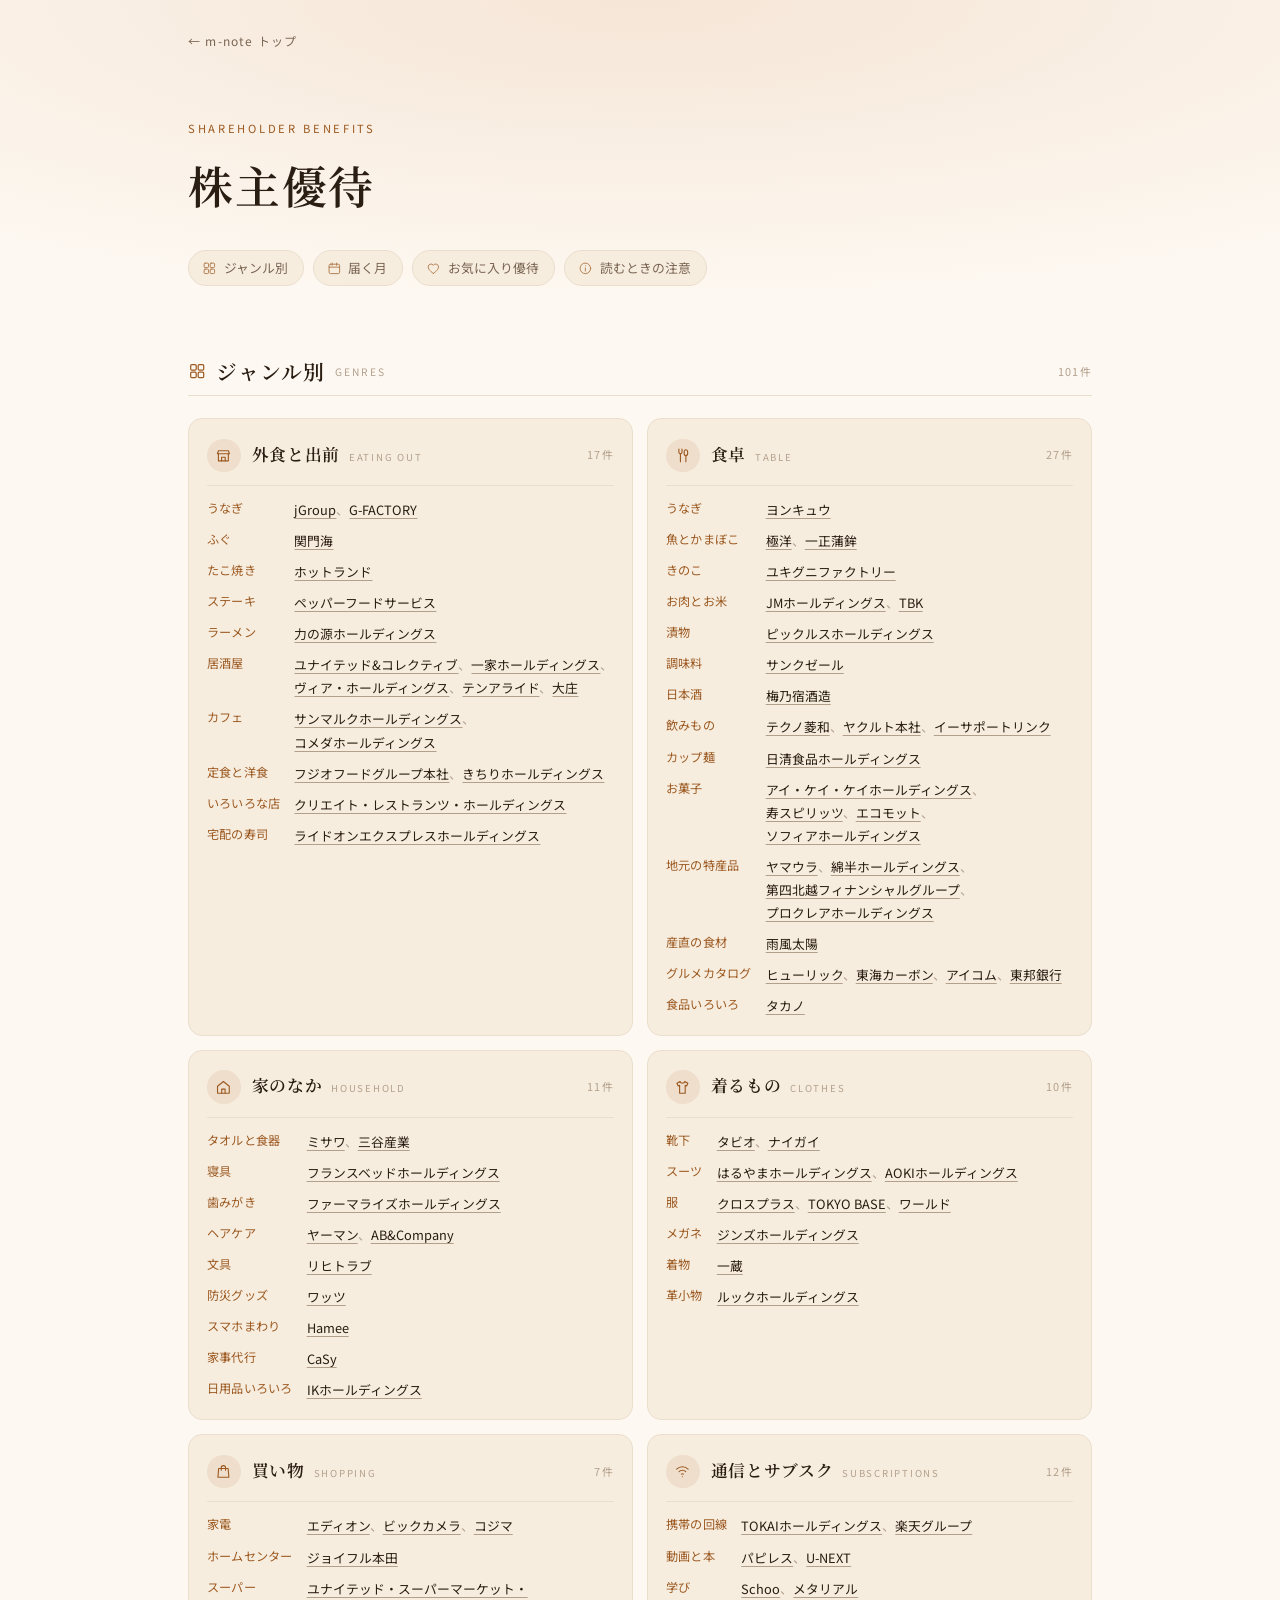
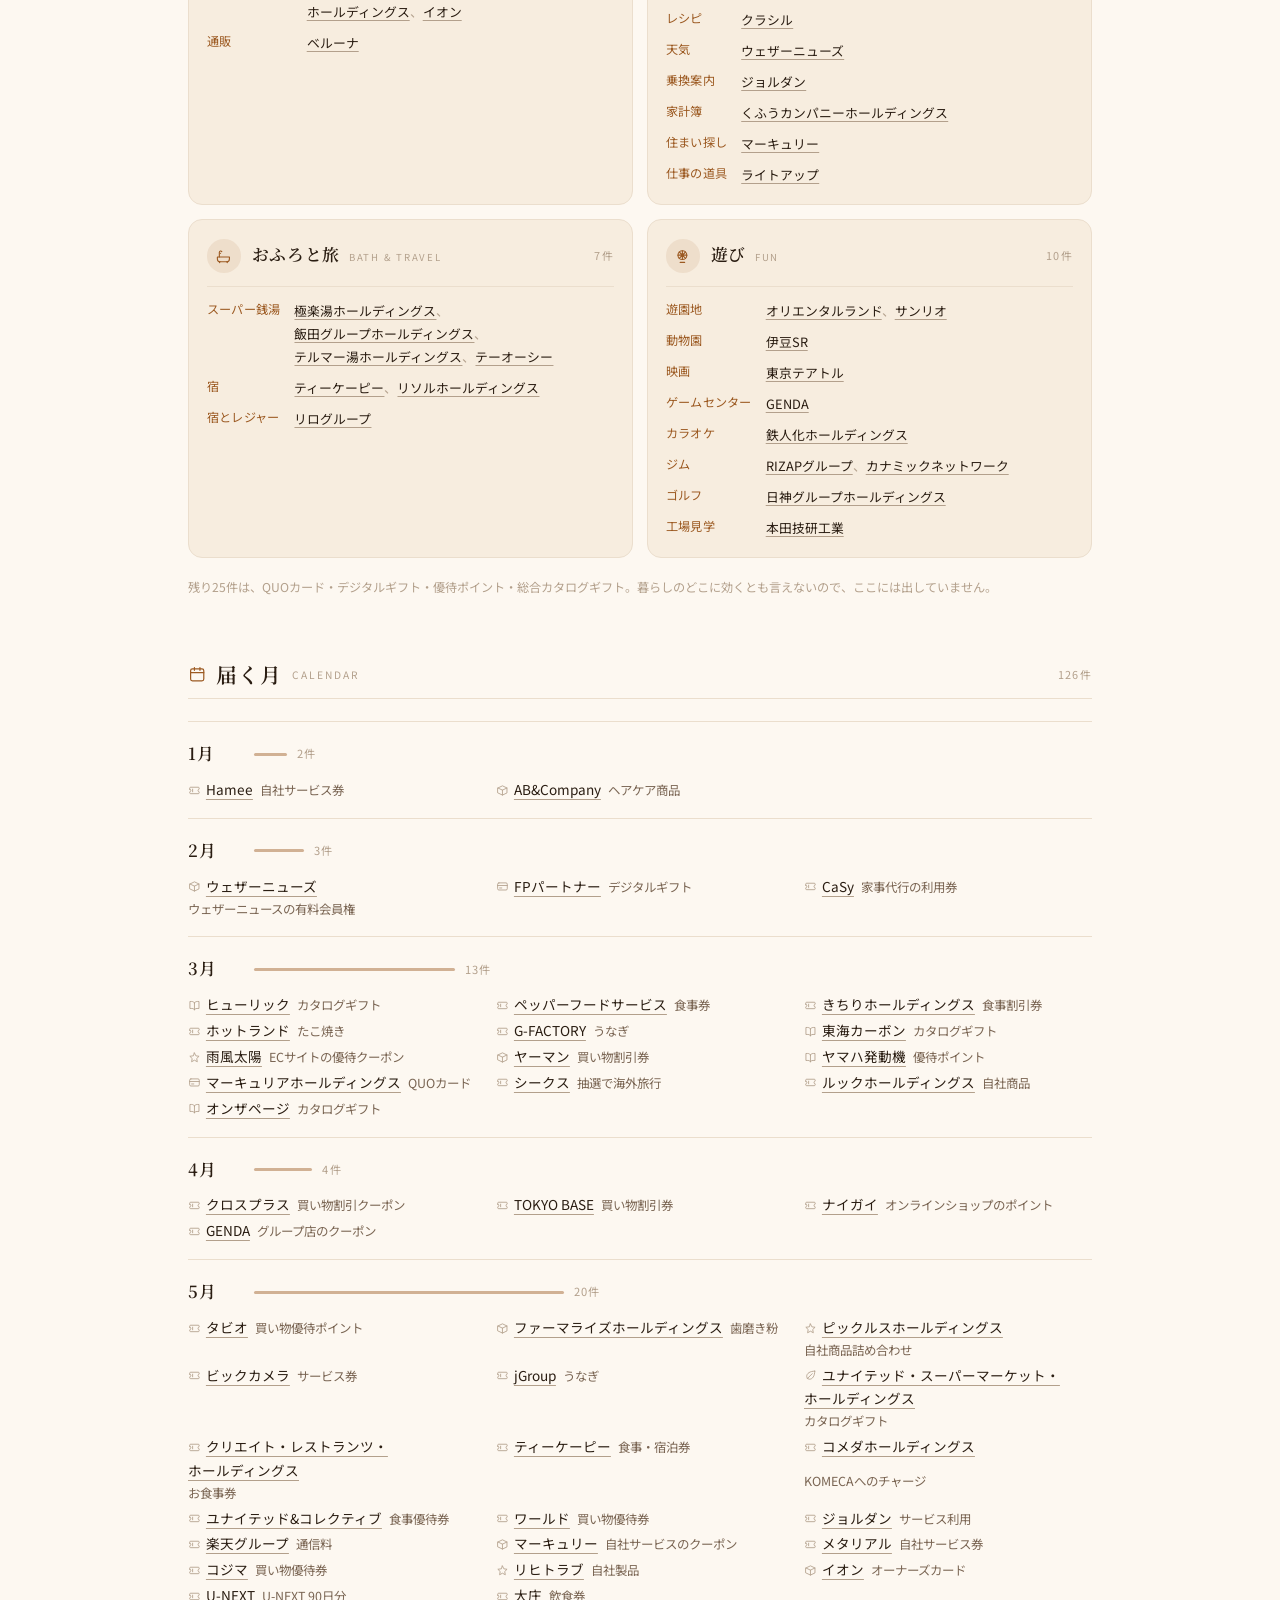
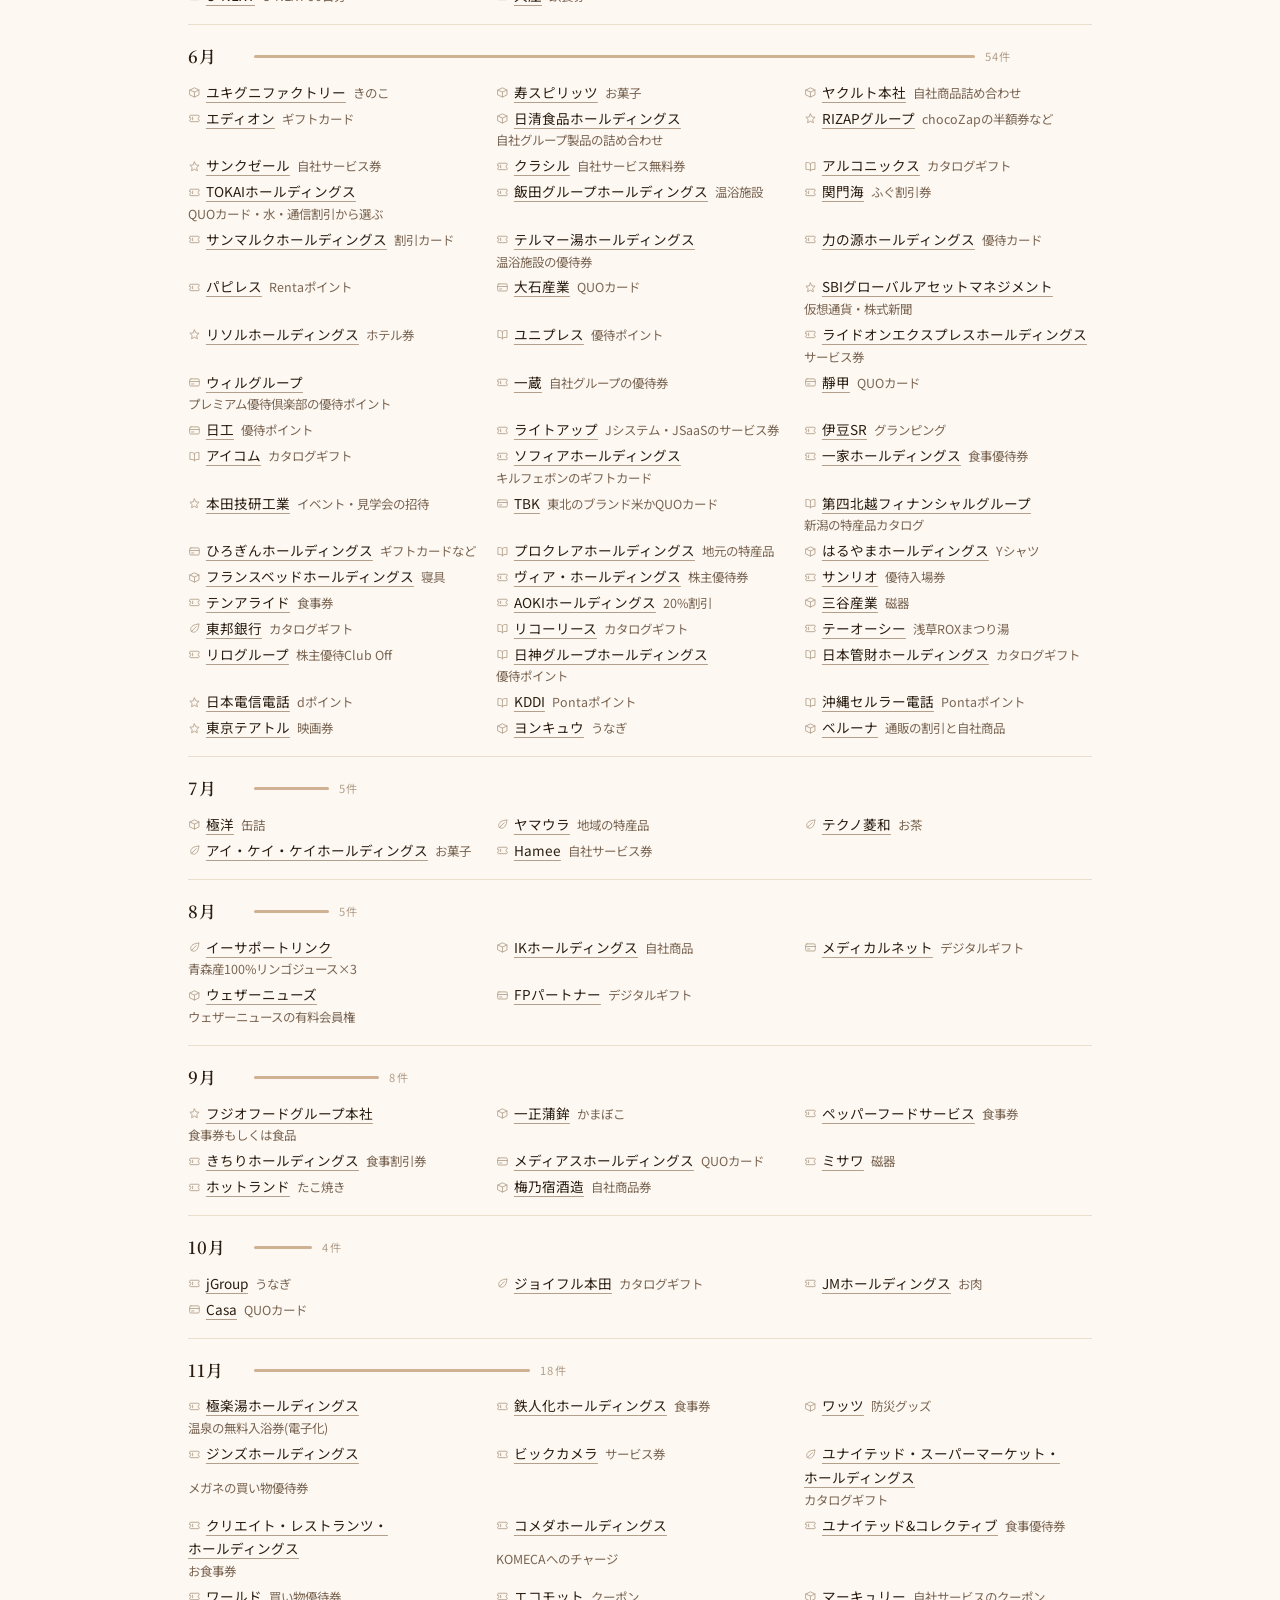
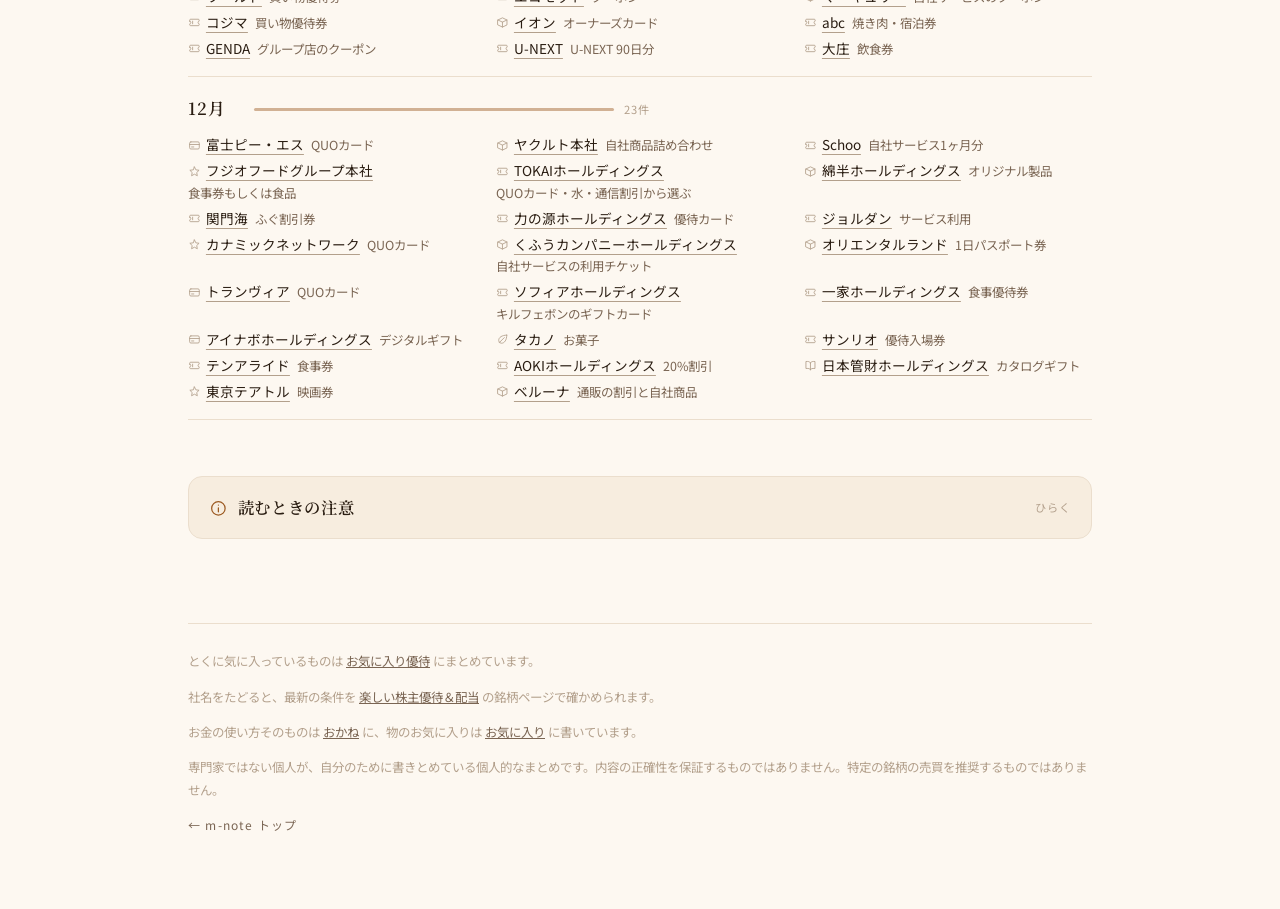
==== commit f5cc3bc0: "優待の種類の節を外す Co-Authored-By: Claude Opus 5 <noreply@anthropic.com>" ====
--- a/index.html
+++ b/index.html
@@ -4,7 +4,7 @@
 <meta charset="UTF-8">
 <meta name="viewport" content="width=device-width, initial-scale=1">
 <title>株主優待｜まとめノート</title>
-<meta name="description" content="手元の株主優待126件を、うなぎ・ふぐ・靴下・寝具といったジャンル別と、届く月ごと、優待の種類ごとに並べた一覧。">
+<meta name="description" content="手元の株主優待126件を、うなぎ・ふぐ・靴下・寝具といったジャンル別と、届く月ごとに並べた一覧。">
 <link rel="preconnect" href="https://fonts.googleapis.com">
 <link rel="preconnect" href="https://fonts.gstatic.com" crossorigin>
 <link href="https://fonts.googleapis.com/css2?family=Noto+Sans+JP:wght@400;500;700&family=Noto+Serif+JP:wght@500;600;700&display=swap" rel="stylesheet">
@@ -21,8 +21,6 @@
   <symbol id="ic-calendar" viewBox="0 0 24 24">
     <rect x="3.4" y="5.2" width="17.2" height="15.4" rx="2.4"/>
     <path d="M3.4 10h17.2M8.4 3.4v3.6M15.6 3.4v3.6"/></symbol>
-  <symbol id="ic-tag" viewBox="0 0 24 24">
-    <path d="M11 3.4H3.4V11l9.8 9.8 7.6-7.6z"/><path d="M7.4 7.4h.01"/></symbol>
   <symbol id="ic-heart" viewBox="0 0 24 24">
     <path d="M12 20.2S3.6 15.3 3.6 9.6A4.6 4.6 0 0 1 12 7a4.6 4.6 0 0 1 8.4 2.6c0 5.7-8.4 10.6-8.4 10.6z"/></symbol>
   <symbol id="ic-info" viewBox="0 0 24 24">
@@ -78,7 +76,6 @@
     <ul class="toc">
       <li><a href="#genre"><svg class="ic"><use href="#ic-grid"/></svg>ジャンル別</a></li>
       <li><a href="#calendar"><svg class="ic"><use href="#ic-calendar"/></svg>届く月</a></li>
-      <li><a href="#kinds"><svg class="ic"><use href="#ic-tag"/></svg>優待の種類</a></li>
       <li><a href="picks.html"><svg class="ic"><use href="#ic-heart"/></svg>お気に入り優待</a></li>
       <li><a href="#caution"><svg class="ic"><use href="#ic-info"/></svg>読むときの注意</a></li>
     </ul>
@@ -97,13 +94,6 @@
       <span class="en">CALENDAR</span><span class="n" data-count="all"></span></div>
     <div class="cat-rule"></div>
     <div data-calendar><p class="empty">読み込み中…</p></div>
-  </section>
-
-  <section id="kinds">
-    <div class="cat-h"><svg class="ic"><use href="#ic-tag"/></svg><h2>優待の種類</h2>
-      <span class="en">KINDS</span><span class="n" data-count="all"></span></div>
-    <div class="cat-rule"></div>
-    <div data-kinds><p class="empty">読み込み中…</p></div>
   </section>
 
   <section id="caution">
--- a/style.css
+++ b/style.css
@@ -55,7 +55,6 @@
 .cat-h{display:flex;align-items:center;gap:10px;margin:0 0 4px}
 .cat-h .ic{color:var(--accent)}
 .cat-h h2{font-family:"Noto Serif JP",serif;font-weight:600;font-size:1.3rem;letter-spacing:.04em;margin:0}
-.cat-h h3{font-family:"Noto Serif JP",serif;font-weight:600;font-size:1.05rem;letter-spacing:.04em;margin:0}
 .cat-h .en{font-size:.64rem;letter-spacing:.2em;color:var(--faint)}
 .cat-h .n{margin-left:auto;font-size:.68rem;letter-spacing:.12em;color:var(--faint)}
 .cat-rule{height:1px;background:var(--line);margin:0 0 22px}
@@ -131,26 +130,6 @@
 .month li .w{color:var(--muted);font-size:.78rem}
 .month.none .mn{color:var(--faint)}
 
-/* カテゴリ別 */
-.rows{display:grid;grid-template-columns:1fr;gap:0}
-.row{display:grid;grid-template-columns:1fr auto;gap:4px 16px;align-items:baseline;
-  padding:9px 0;border-bottom:1px solid var(--line)}
-.row:first-child{border-top:1px solid var(--line)}
-.row .nm{font-size:.92rem;line-height:1.6}
-.row .nm .code{font-size:.68rem;letter-spacing:.08em;color:var(--faint);margin-left:7px;
-  font-variant-numeric:tabular-nums;white-space:nowrap}
-.row .nm .w{display:block;font-size:.79rem;color:var(--accent)}
-.row .nm .cd{display:block;font-size:.76rem;color:var(--faint)}
-.row .rt{text-align:right;font-size:.74rem;color:var(--muted);letter-spacing:.04em;
-  font-variant-numeric:tabular-nums;white-space:nowrap}
-.row .rt .v{display:block;color:var(--ink);font-size:.82rem}
-@media (max-width:559px){
-  /* 幅が狭いと社名と金額の二段組みが潰れるので、縦に積む */
-  .row{grid-template-columns:1fr;gap:2px}
-  .row .rt{text-align:left;white-space:normal}
-  .row .rt .v{display:inline;margin-right:10px}
-}
-.kind-h{margin-top:30px}
 
 /* 読むときの注意。ふだんは一行に畳んでおく */
 .caution{background:var(--card);border:1px solid var(--line);border-radius:14px}
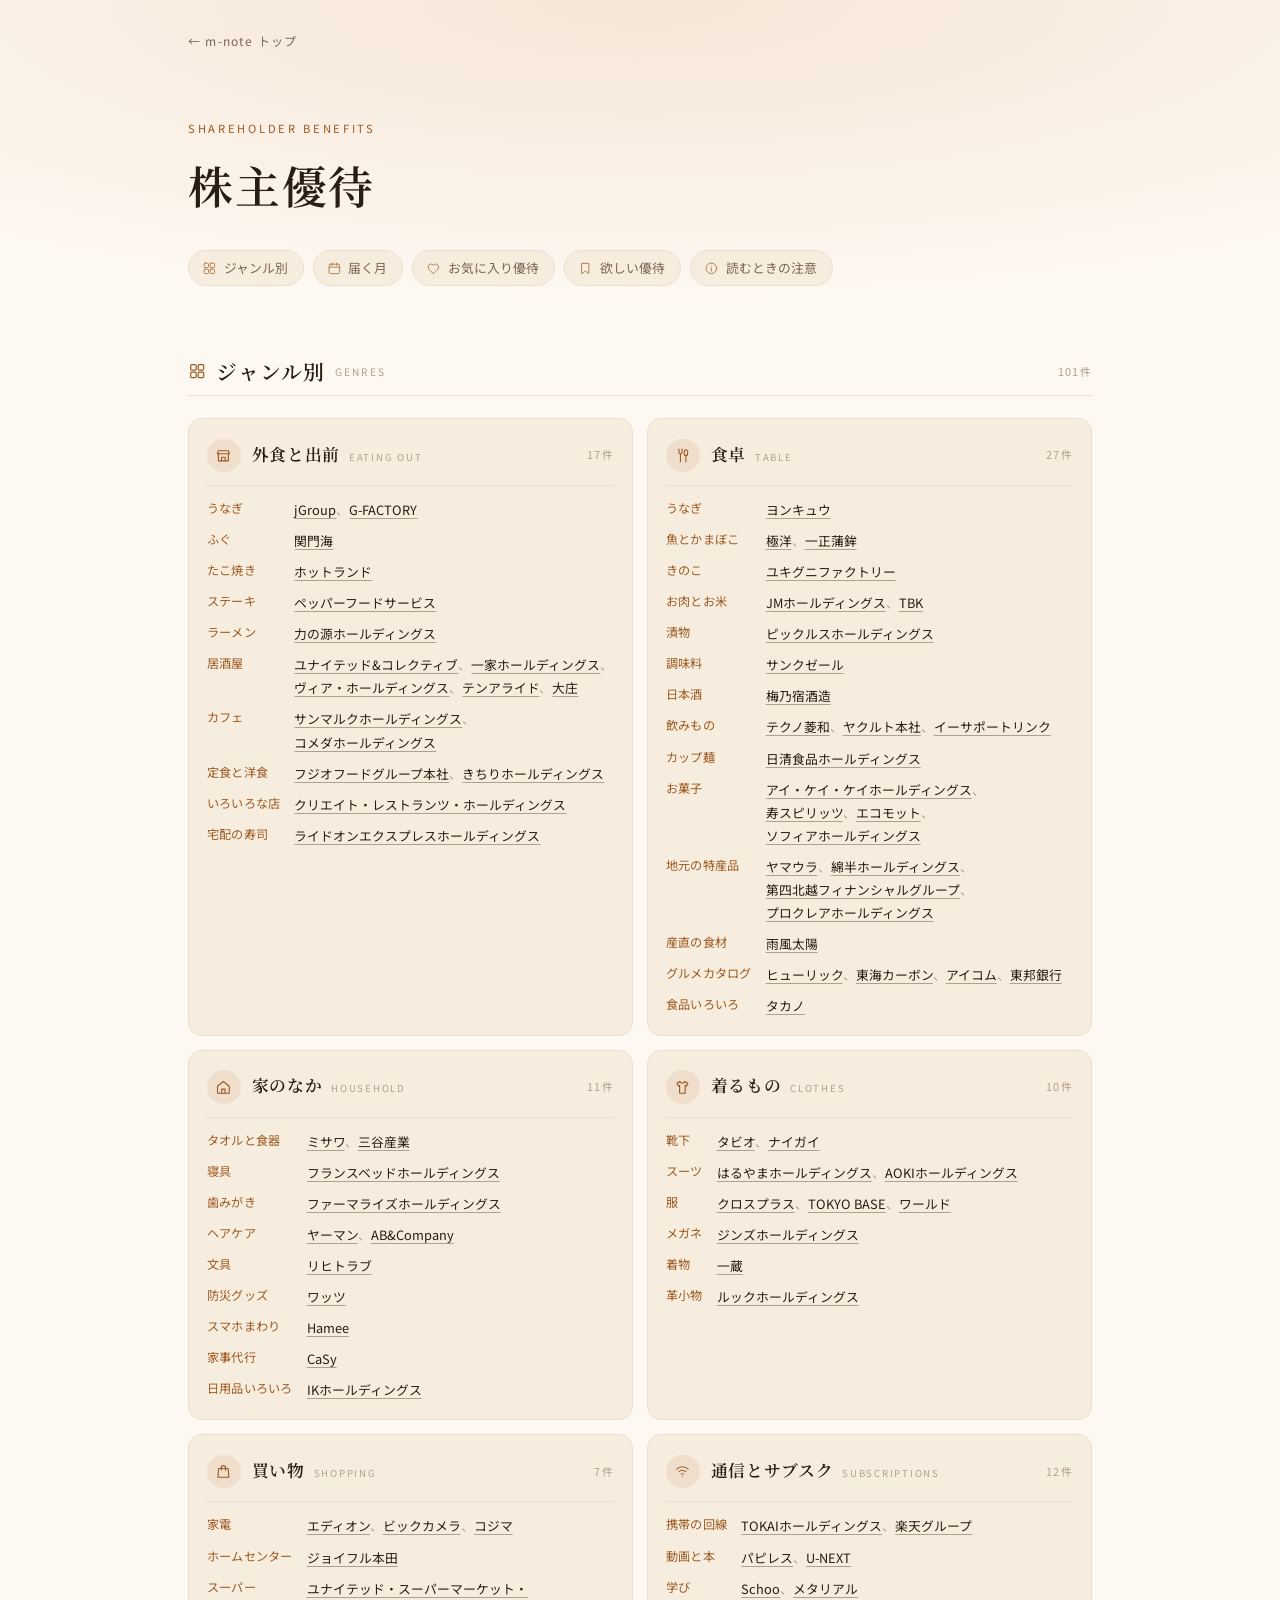
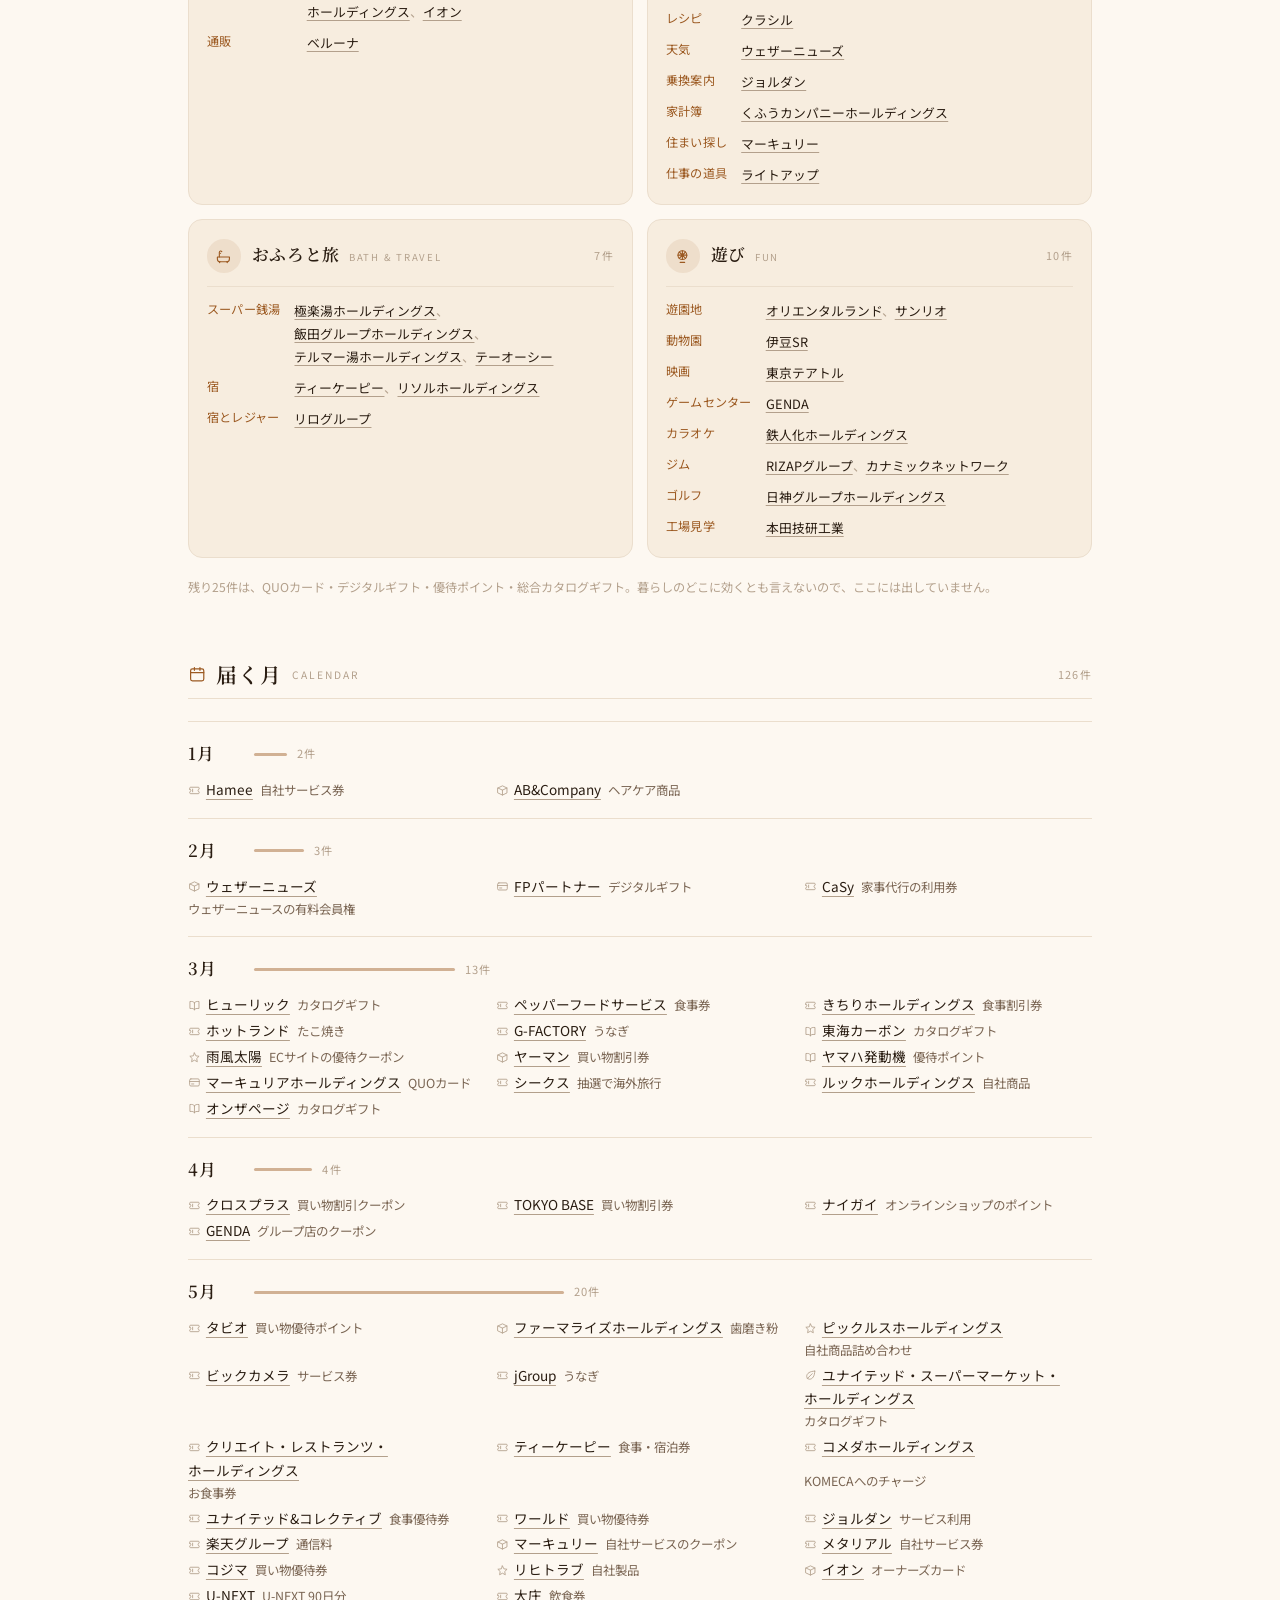
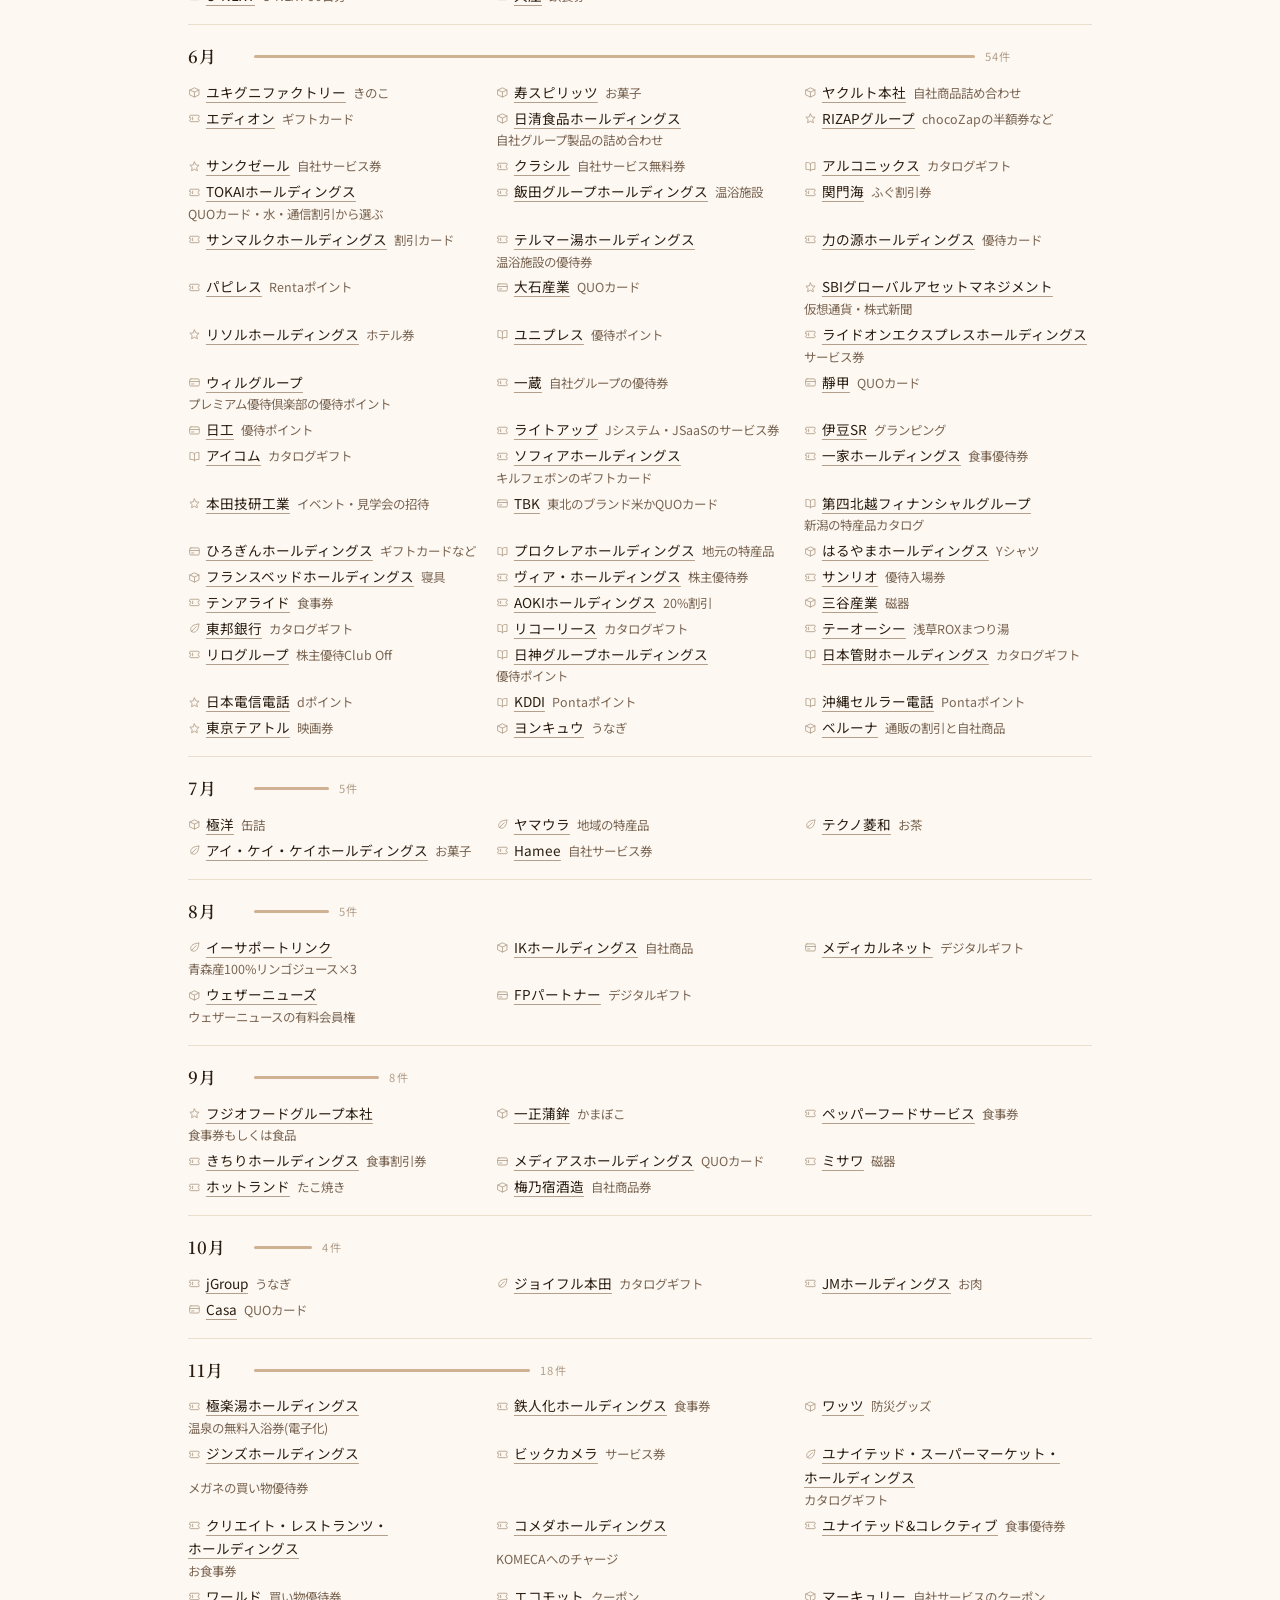
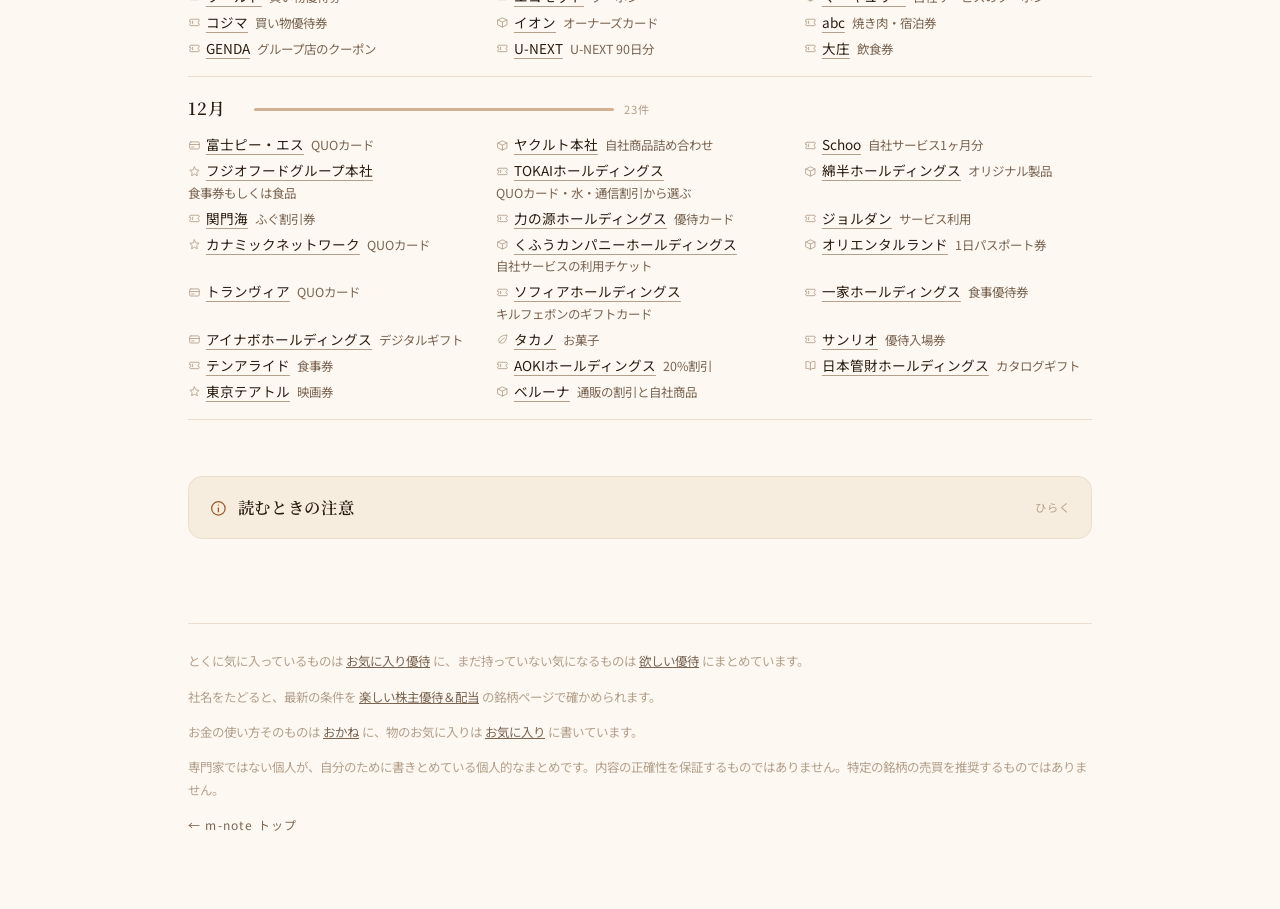
==== commit 00b43a38: "欲しい優待のページを足す Co-Authored-By: Claude Opus 5 <noreply@anthropic.com>" ====
--- a/index.html
+++ b/index.html
@@ -23,6 +23,8 @@
     <path d="M3.4 10h17.2M8.4 3.4v3.6M15.6 3.4v3.6"/></symbol>
   <symbol id="ic-heart" viewBox="0 0 24 24">
     <path d="M12 20.2S3.6 15.3 3.6 9.6A4.6 4.6 0 0 1 12 7a4.6 4.6 0 0 1 8.4 2.6c0 5.7-8.4 10.6-8.4 10.6z"/></symbol>
+  <symbol id="ic-bookmark" viewBox="0 0 24 24">
+    <path d="M6.4 3.8h11.2v16.8L12 16.4l-5.6 4.2z"/></symbol>
   <symbol id="ic-info" viewBox="0 0 24 24">
     <circle cx="12" cy="12" r="8.6"/><path d="M12 11.4v5M12 7.8h.01"/></symbol>
   <symbol id="ic-ticket" viewBox="0 0 24 24">
@@ -77,6 +79,7 @@
       <li><a href="#genre"><svg class="ic"><use href="#ic-grid"/></svg>ジャンル別</a></li>
       <li><a href="#calendar"><svg class="ic"><use href="#ic-calendar"/></svg>届く月</a></li>
       <li><a href="picks.html"><svg class="ic"><use href="#ic-heart"/></svg>お気に入り優待</a></li>
+      <li><a href="want.html"><svg class="ic"><use href="#ic-bookmark"/></svg>欲しい優待</a></li>
       <li><a href="#caution"><svg class="ic"><use href="#ic-info"/></svg>読むときの注意</a></li>
     </ul>
   </header>
@@ -108,7 +111,7 @@
   </section>
 
   <footer>
-    <p>とくに気に入っているものは <a href="picks.html">お気に入り優待</a> にまとめています。</p>
+    <p>とくに気に入っているものは <a href="picks.html">お気に入り優待</a> に、まだ持っていない気になるものは <a href="want.html">欲しい優待</a> にまとめています。</p>
     <p>社名をたどると、最新の条件を <a href="https://www.kabuyutai.com/" target="_blank" rel="noopener">楽しい株主優待＆配当</a> の銘柄ページで確かめられます。</p>
     <p>お金の使い方そのものは <a href="../money/">おかね</a> に、物のお気に入りは <a href="../favorites/">お気に入り</a> に書いています。</p>
     <p>専門家ではない個人が、自分のために書きとめている個人的なまとめです。内容の正確性を保証するものではありません。特定の銘柄の売買を推奨するものではありません。</p>
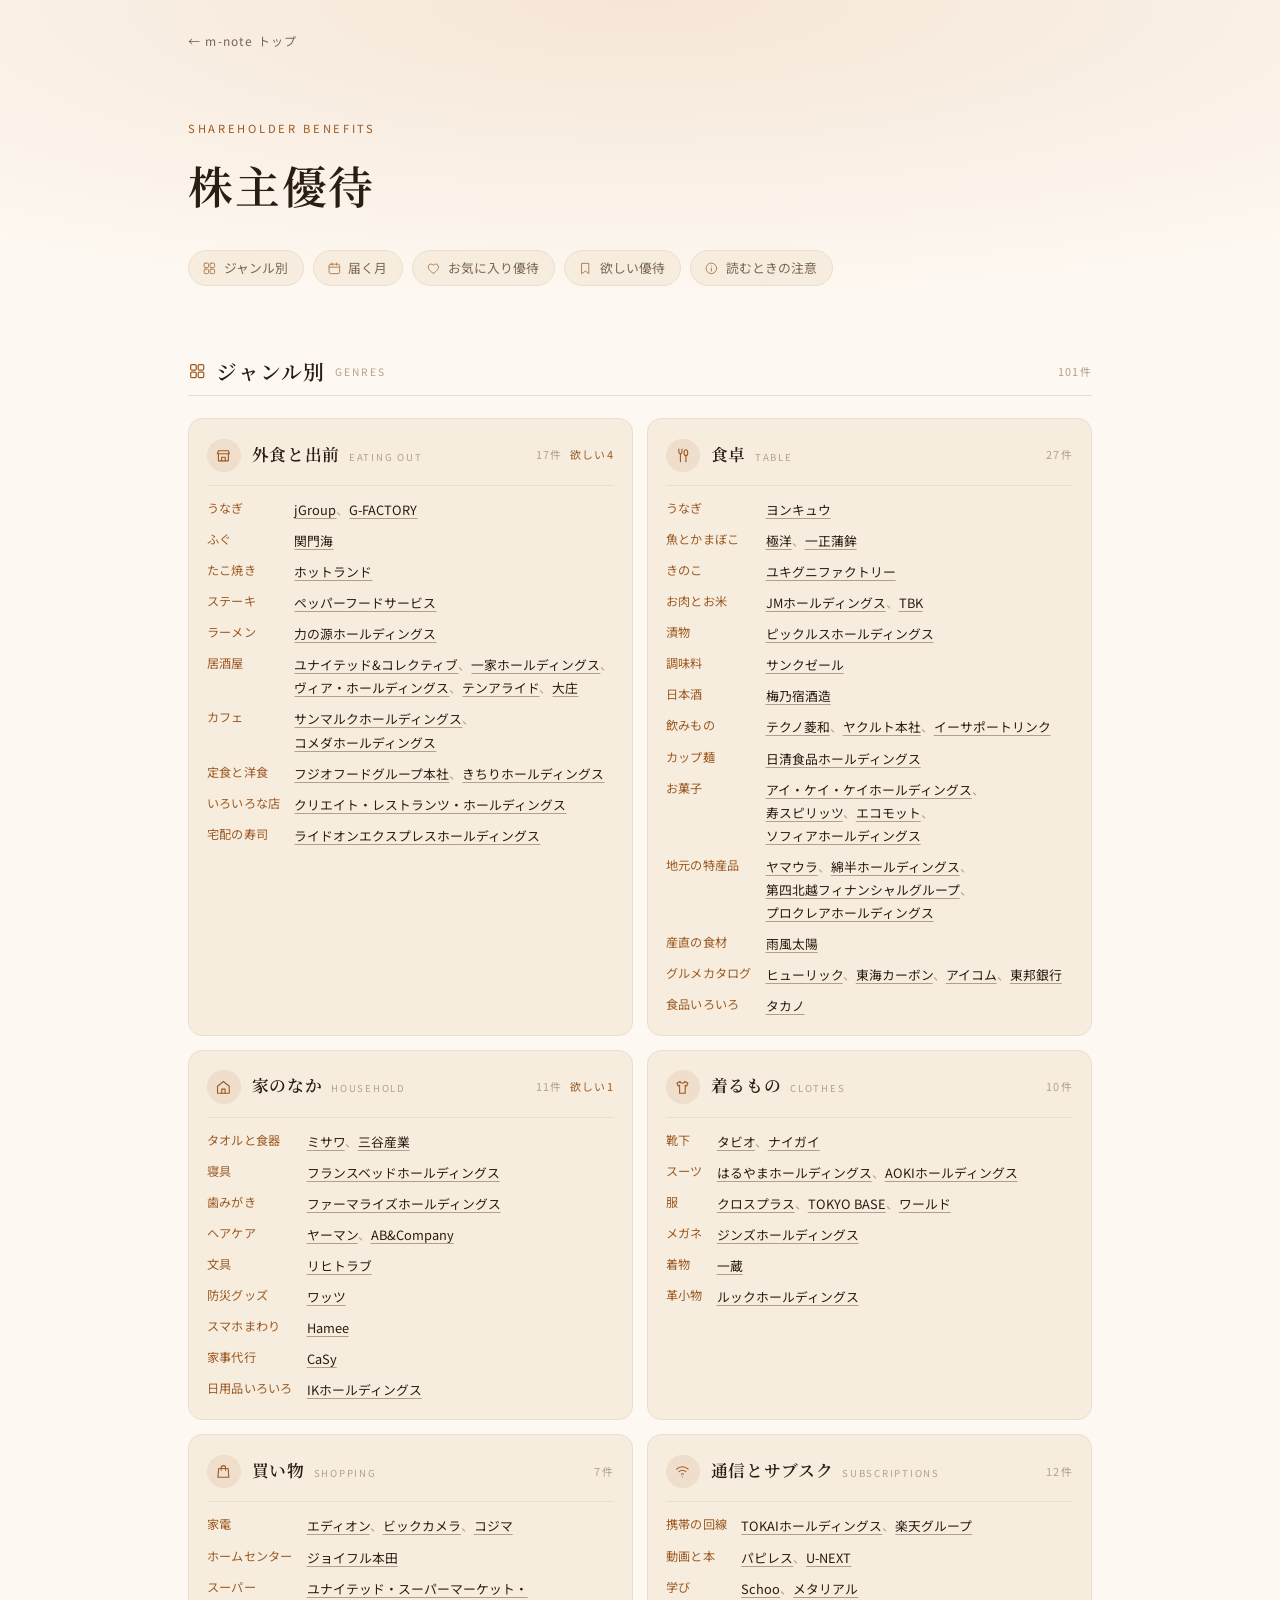
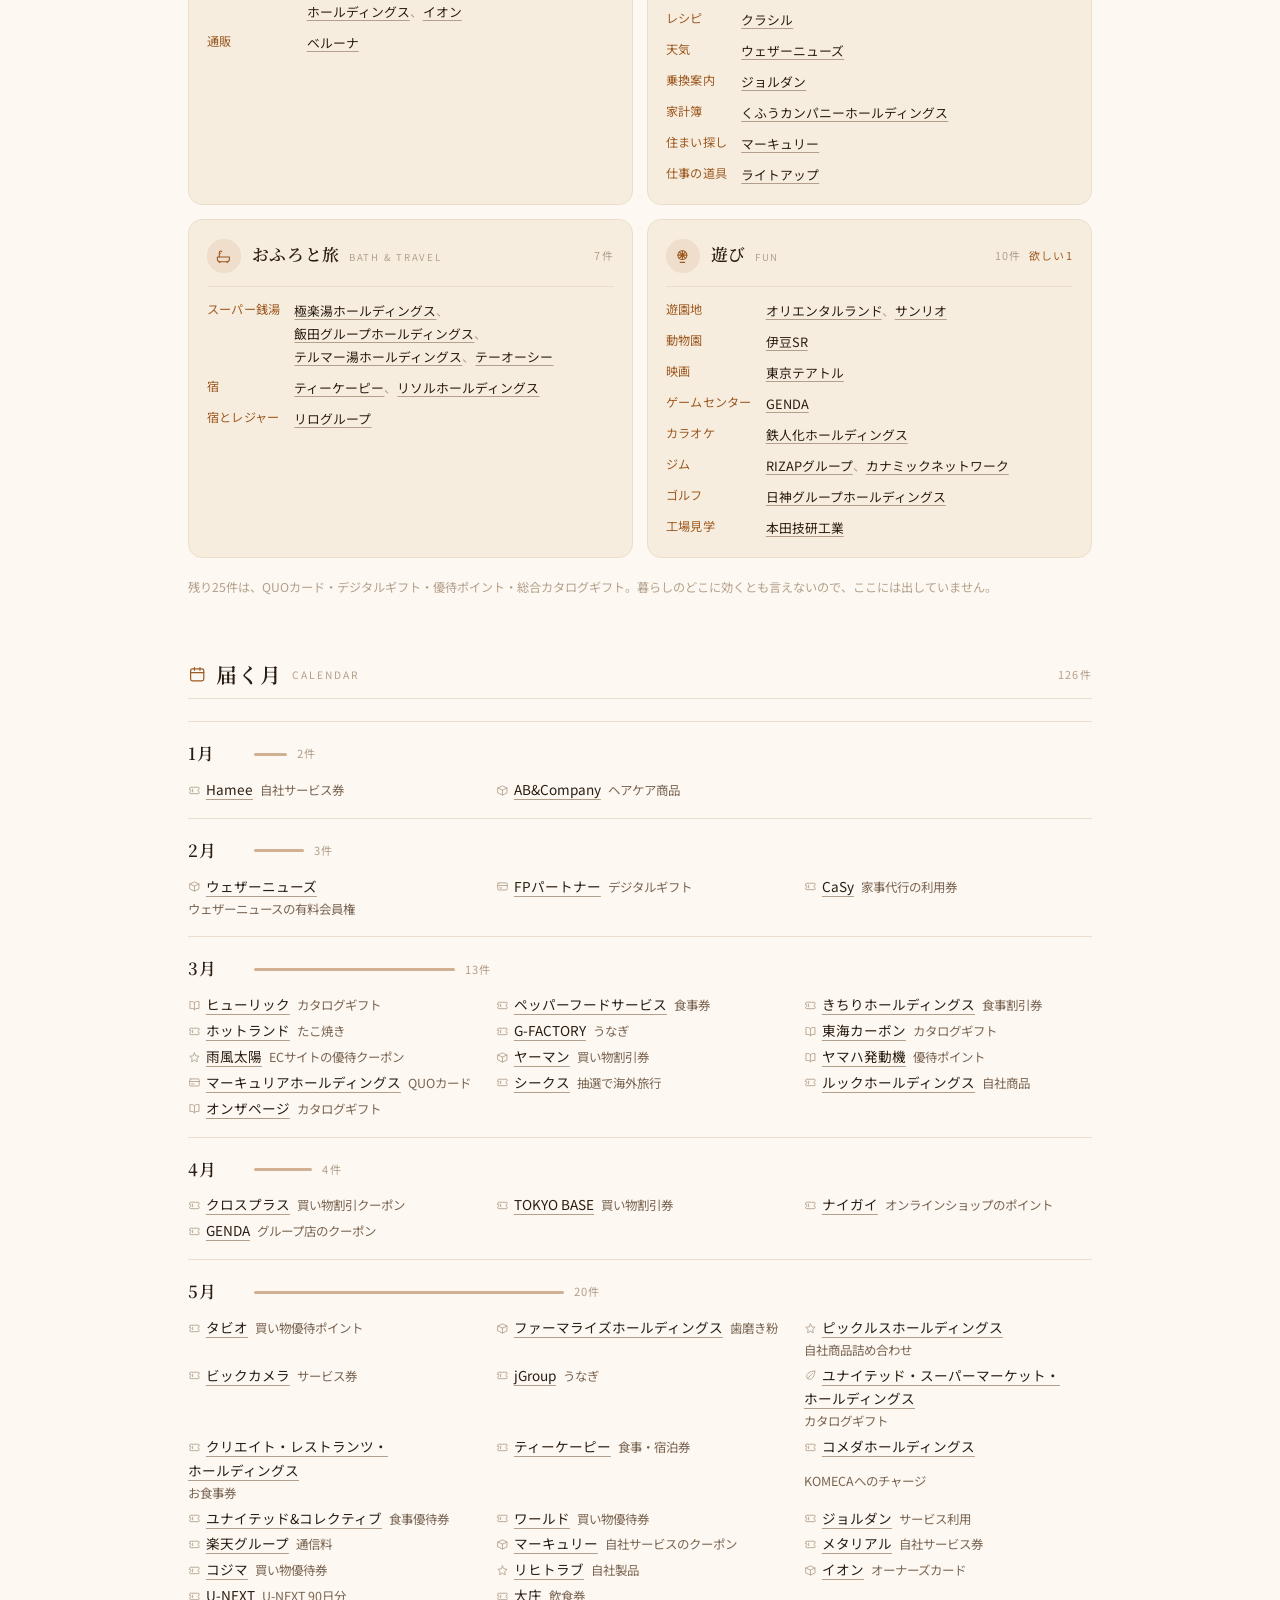
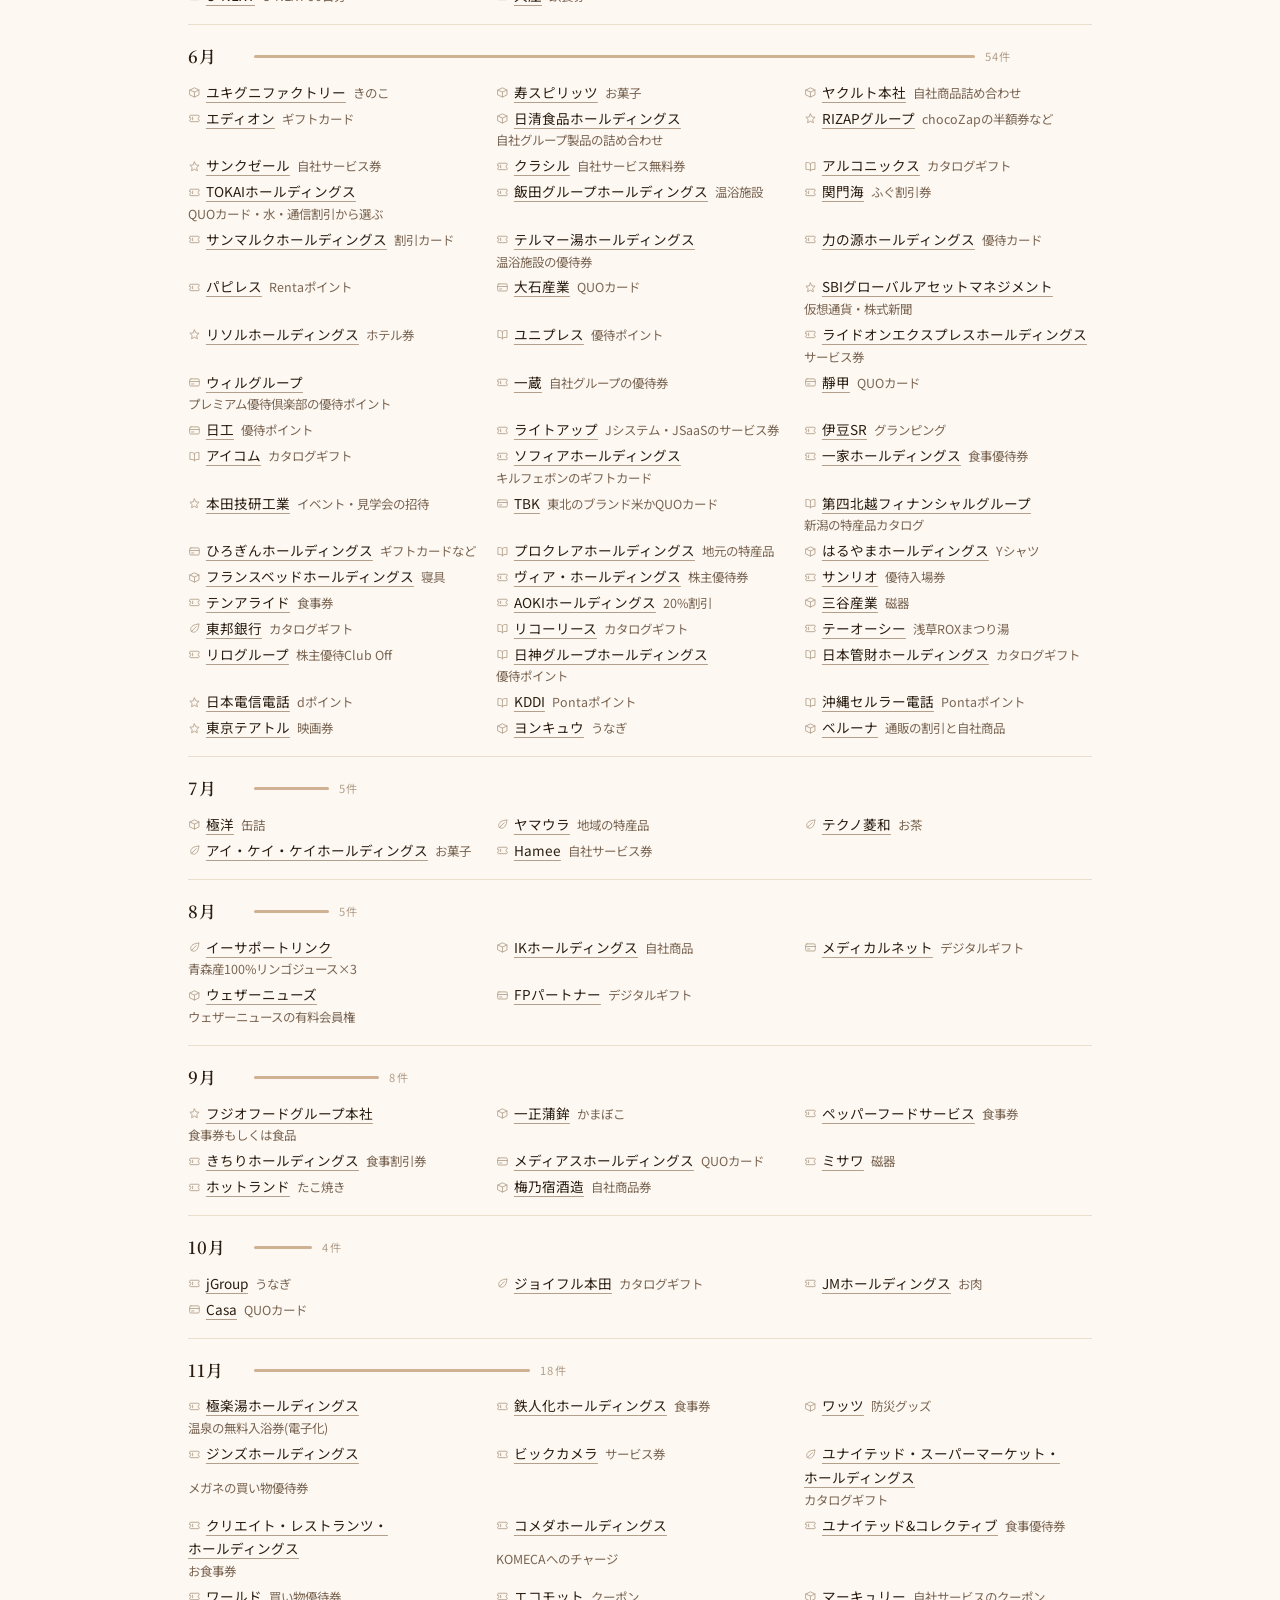
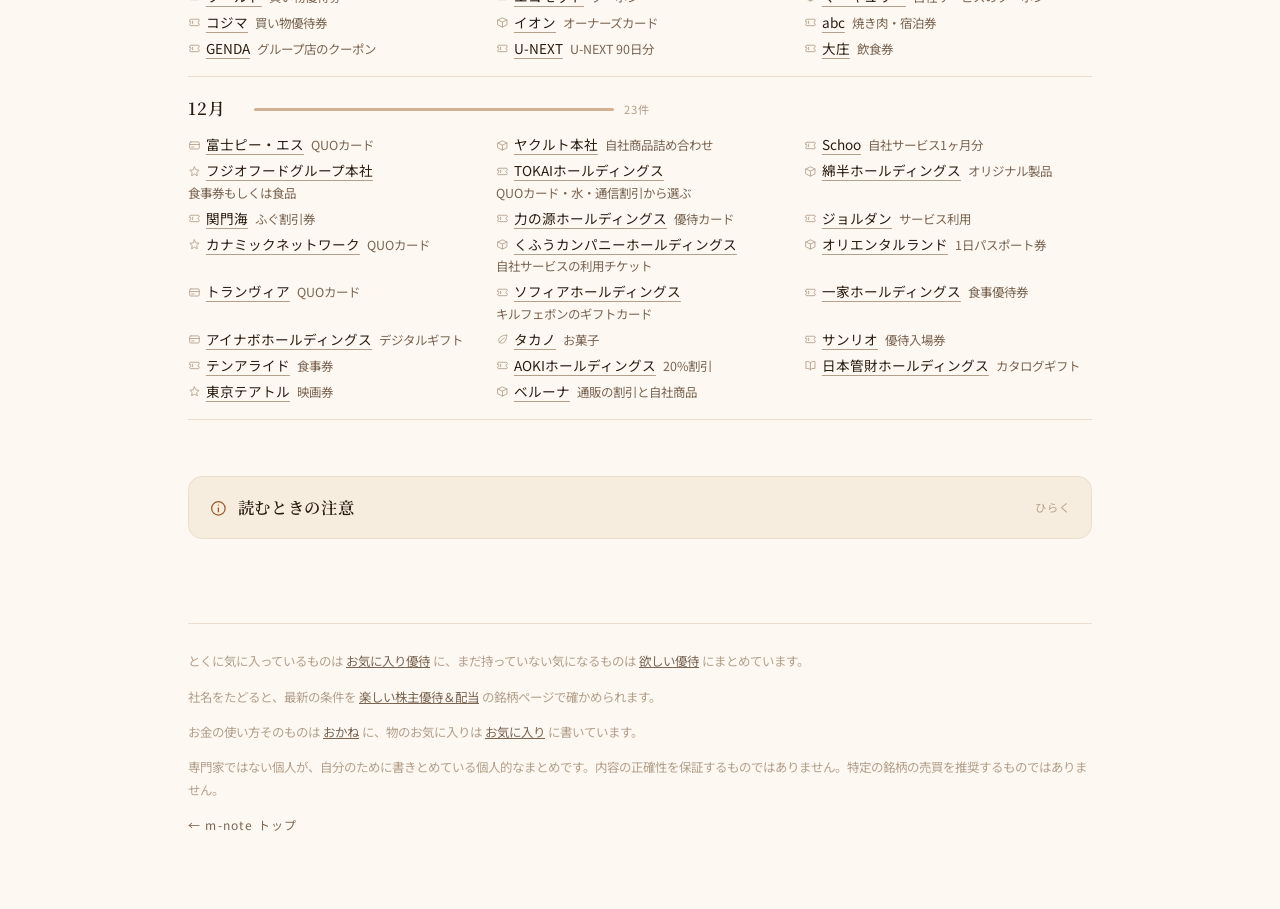
==== commit c2316826: "共通ファイルのURLに中身の版を付け、古い app.js を掴まないようにする Co-Authored-By: Claude Opus 5 <noreply@anthropic.com>" ====
--- a/index.html
+++ b/index.html
@@ -8,7 +8,7 @@
 <link rel="preconnect" href="https://fonts.googleapis.com">
 <link rel="preconnect" href="https://fonts.gstatic.com" crossorigin>
 <link href="https://fonts.googleapis.com/css2?family=Noto+Sans+JP:wght@400;500;700&family=Noto+Serif+JP:wght@500;600;700&display=swap" rel="stylesheet">
-<link rel="stylesheet" href="style.css">
+<link rel="stylesheet" href="style.css?v=882e5bd6">
 </head>
 <body>
 <!-- アイコンは線画のまま埋め込んでおく。外から取りに行かないので表示が遅れない -->
@@ -118,6 +118,6 @@
     <p><a class="back" href="../">← m-note トップ</a></p>
   </footer>
 </div>
-<script src="app.js"></script>
+<script src="app.js?v=882e5bd6"></script>
 </body>
 </html>
--- a/style.css
+++ b/style.css
@@ -79,6 +79,10 @@
 .pick .memo{margin:10px 0 0;font-size:.86rem;color:var(--muted);line-height:1.8}
 .pick .meta{margin:12px 0 0;padding:10px 0 0;border-top:1px solid var(--line);
   font-size:.72rem;color:var(--faint);letter-spacing:.04em;display:flex;flex-wrap:wrap;gap:4px 14px}
+/* 細目からトップのジャンル別へ。線は触れたときだけ出す */
+.pick .meta .gl{color:var(--accent);text-decoration:none;
+  border-bottom:1px solid transparent;transition:border-color .15s}
+.pick .meta .gl:hover,.pick .meta .gl:focus-visible{border-bottom-color:var(--accent)}
 
 /* ジャンル別 */
 .uses{display:grid;grid-template-columns:1fr;gap:14px}
@@ -89,6 +93,8 @@
 .use .ut b{font-family:"Noto Serif JP",serif;font-weight:600;font-size:1.05rem;letter-spacing:.04em}
 .use .uen{font-size:.6rem;letter-spacing:.18em;color:var(--faint)}
 .use .uh .n{margin-left:auto;font-size:.68rem;letter-spacing:.12em;color:var(--faint);flex:0 0 auto}
+/* 持っている件数のうしろに、欲しい件数。無い領域には出さない */
+.use .uh .wn{color:var(--accent);margin-left:7px}
 /* 細目は左の列に揃える。.sub を display:contents にして、dt と dd を
    そのまま dl のグリッドに流し込むと、カードごとに左の列幅が揃う */
 .use .subs{margin:13px 0 0;padding:12px 0 0;border-top:1px solid var(--line);
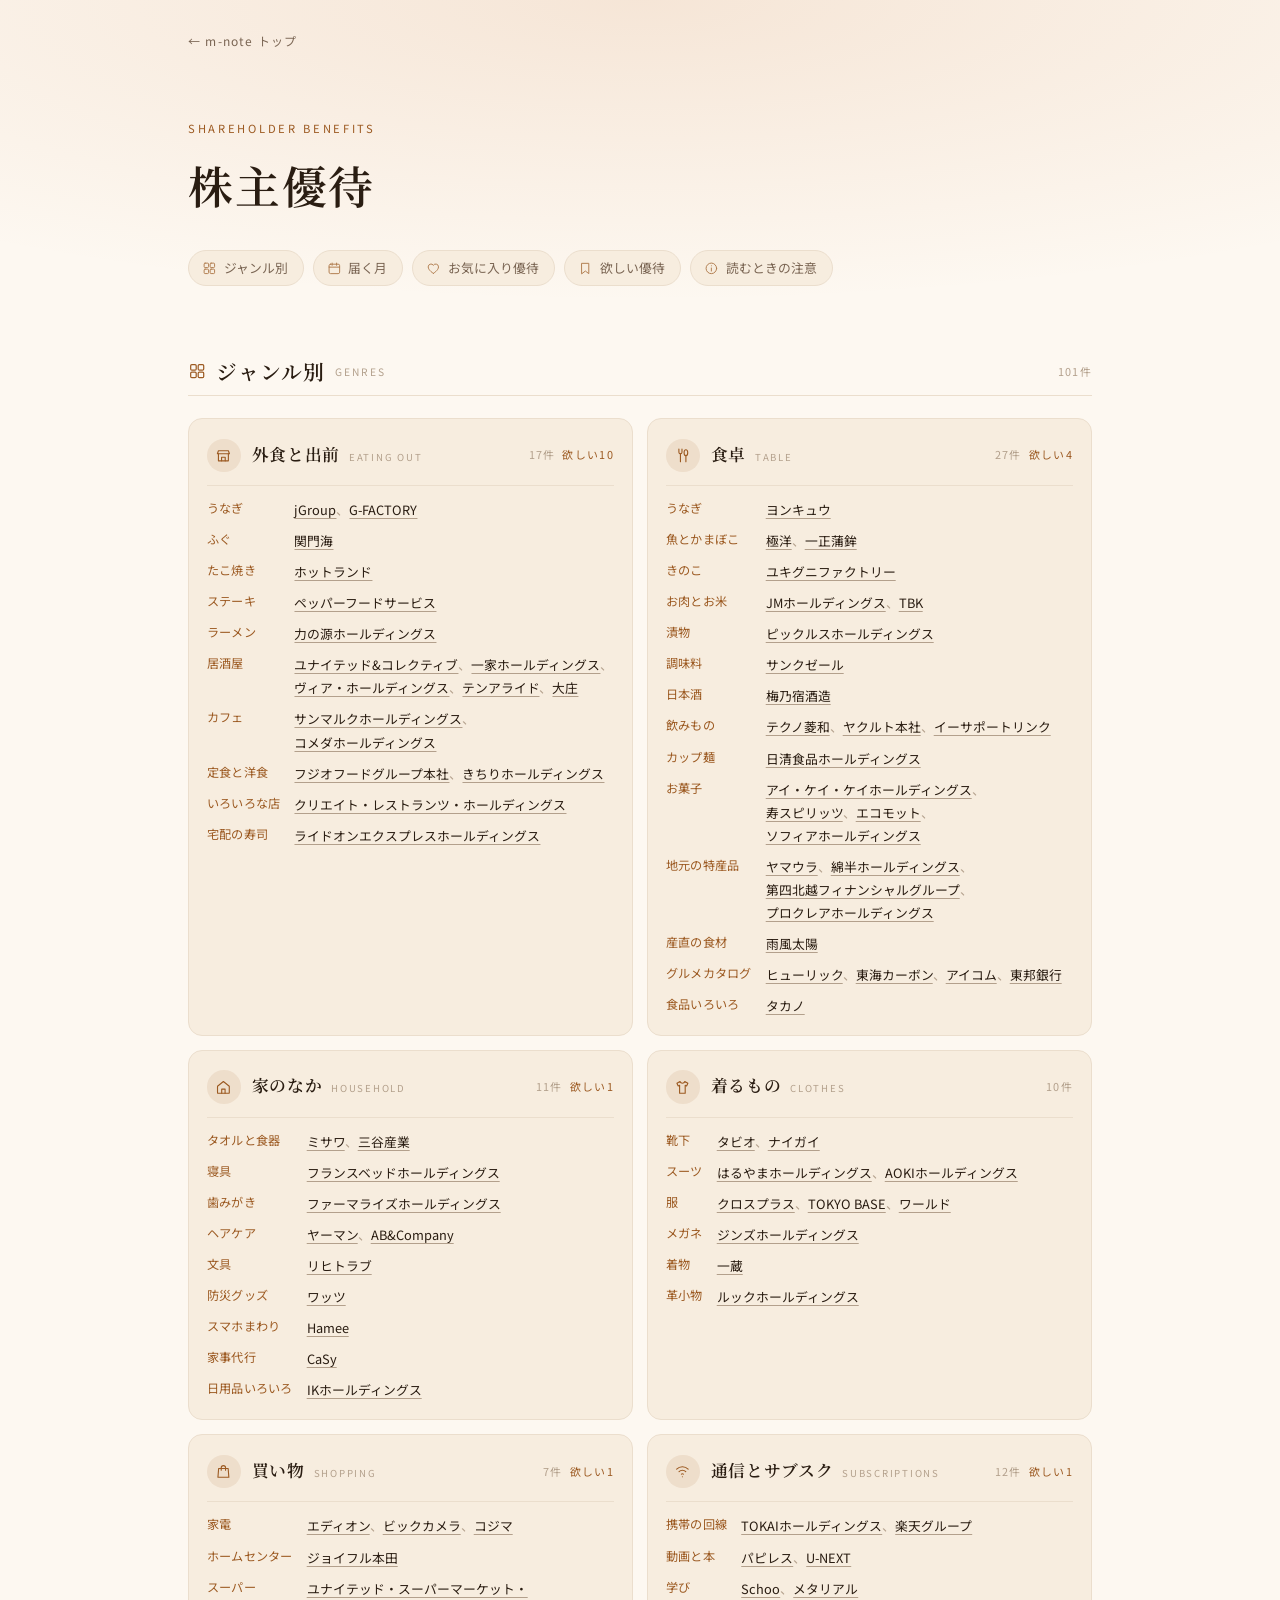
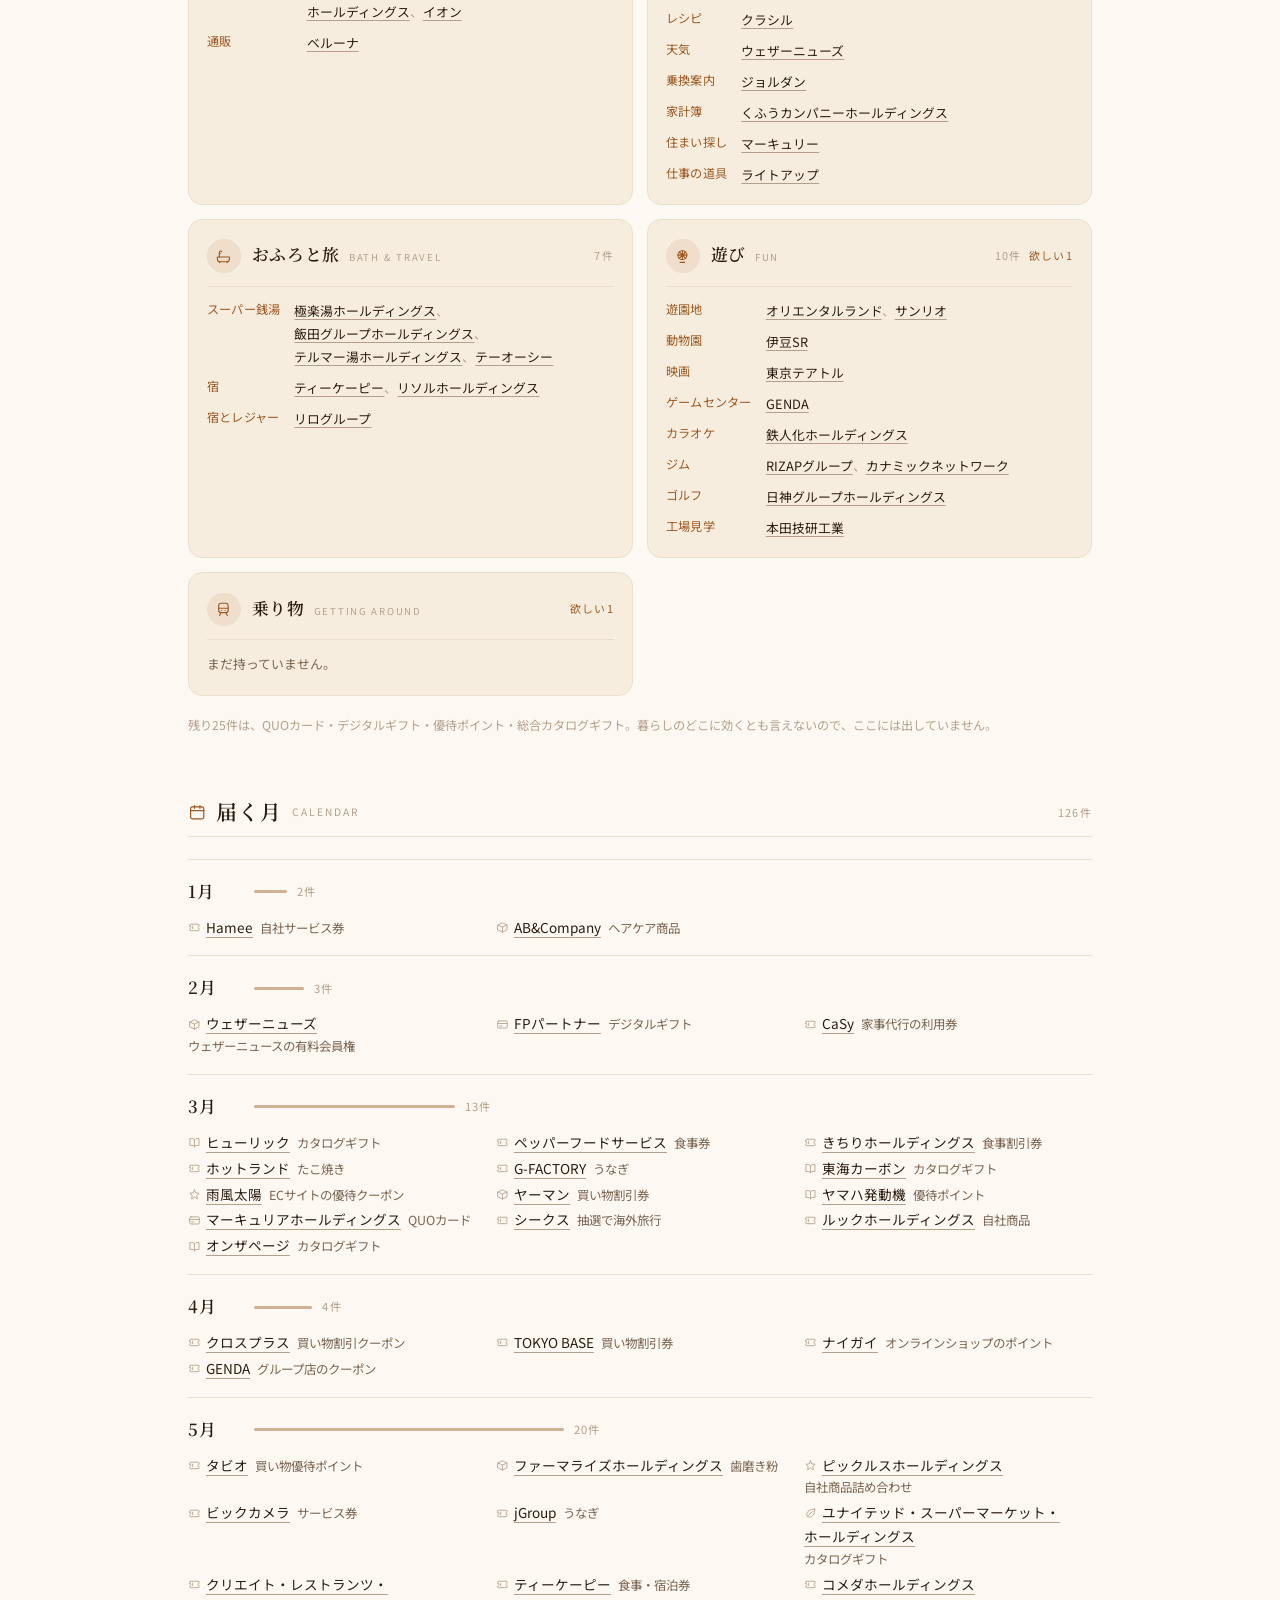
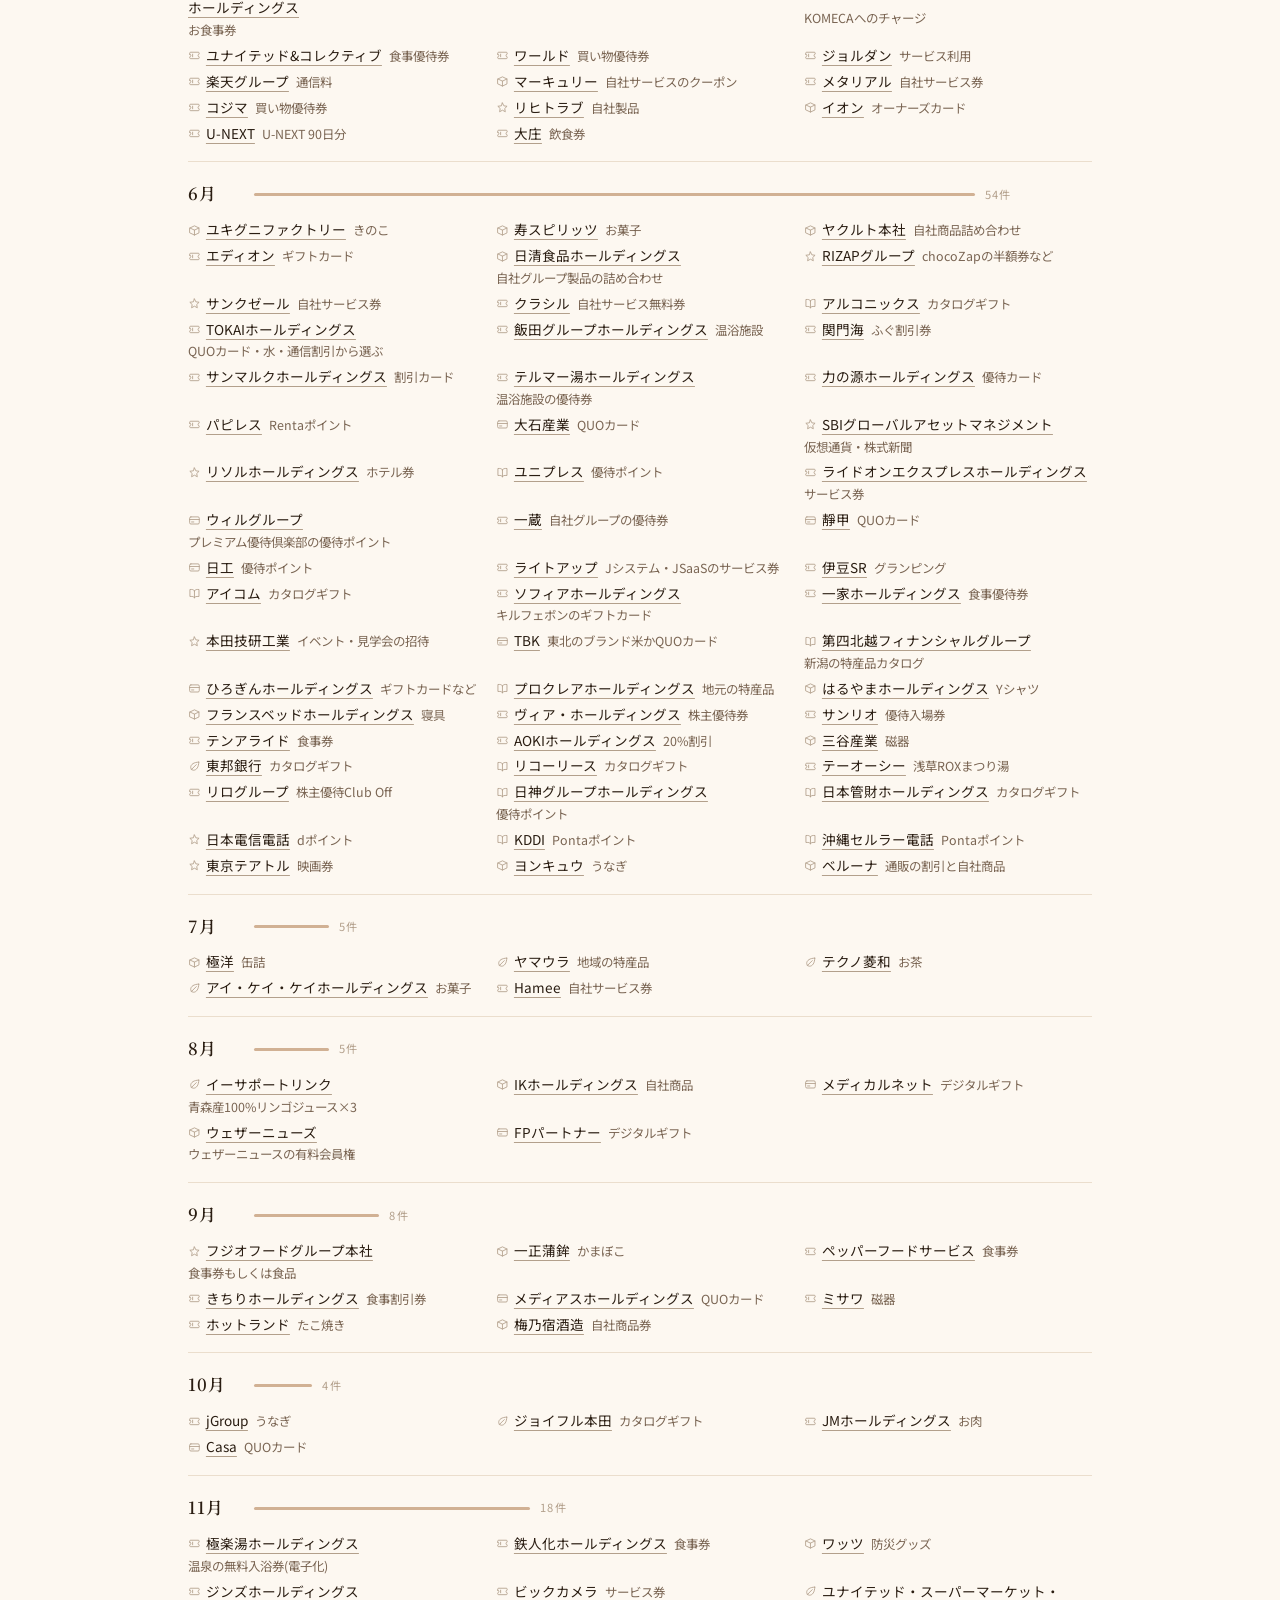
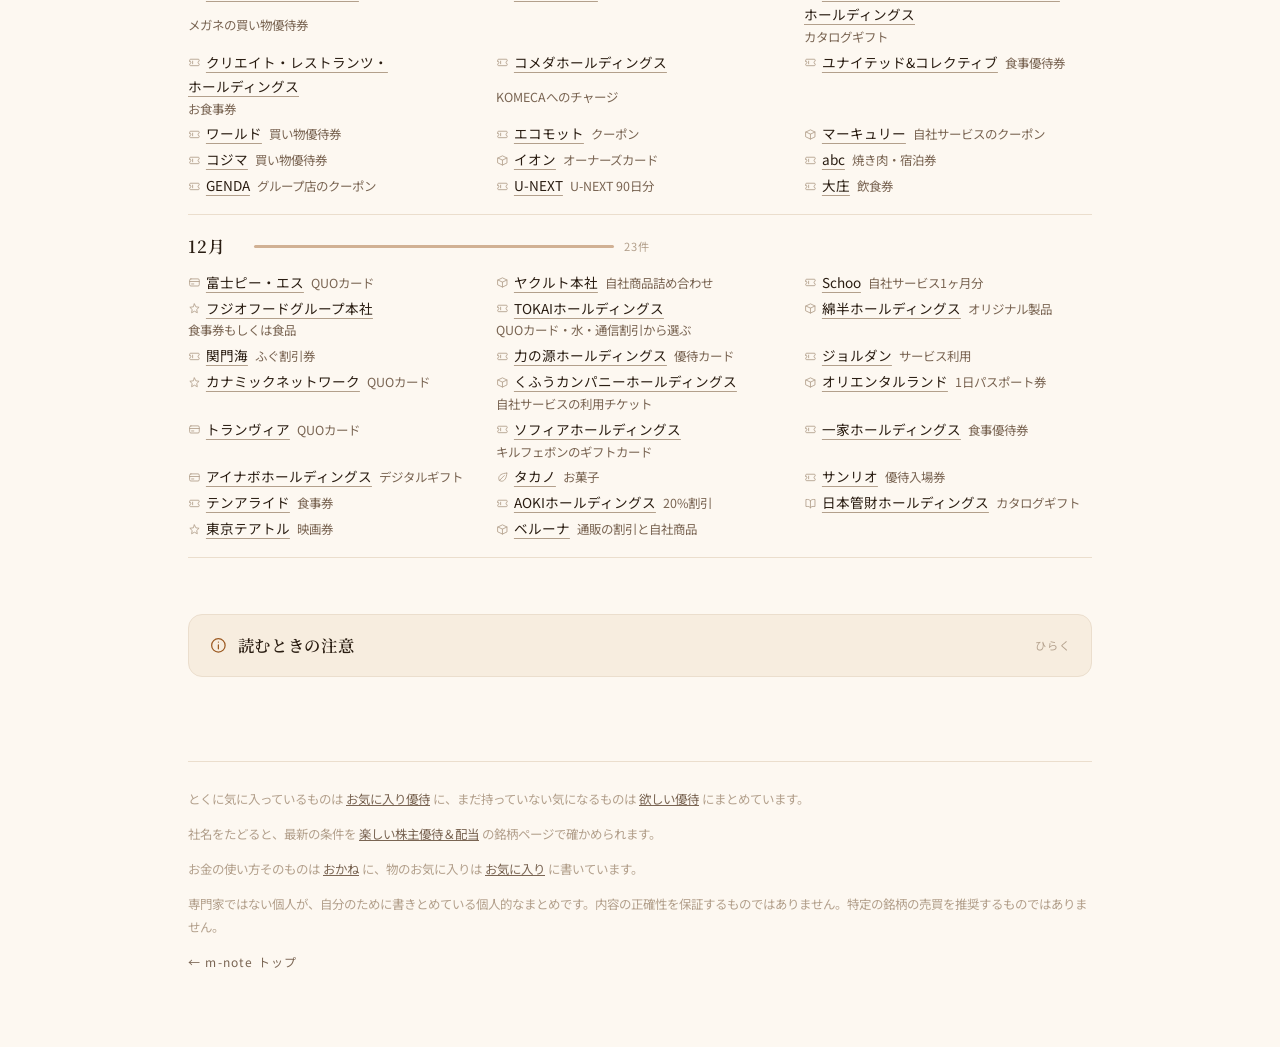
==== commit 3391c11b: "ジャンル別に乗り物の領域を作り、東京メトロを置く Co-Authored-By: Claude Opus 5 <noreply@anthropic.com>" ====
--- a/index.html
+++ b/index.html
@@ -8,7 +8,7 @@
 <link rel="preconnect" href="https://fonts.googleapis.com">
 <link rel="preconnect" href="https://fonts.gstatic.com" crossorigin>
 <link href="https://fonts.googleapis.com/css2?family=Noto+Sans+JP:wght@400;500;700&family=Noto+Serif+JP:wght@500;600;700&display=swap" rel="stylesheet">
-<link rel="stylesheet" href="style.css?v=882e5bd6">
+<link rel="stylesheet" href="style.css?v=5ac32ec8">
 </head>
 <body>
 <!-- アイコンは線画のまま埋め込んでおく。外から取りに行かないので表示が遅れない -->
@@ -63,6 +63,10 @@
     <path d="M3.4 12.8h17.2v2.9a4 4 0 0 1-4 4H7.4a4 4 0 0 1-4-4z"/>
     <path d="M6.2 12.8V6.2a1.9 1.9 0 0 1 3.5-1"/><path d="M7.9 7.6h.01"/>
     <path d="M7.2 19.7l-.8 1.1M16.8 19.7l.8 1.1"/></symbol>
+  <symbol id="ic-train" viewBox="0 0 24 24">
+    <rect x="5.2" y="3.3" width="13.6" height="13.3" rx="3.4"/>
+    <path d="M5.2 10.4h13.6"/><path d="M9.5 13.6h.01M14.5 13.6h.01"/>
+    <path d="M8.5 16.6l-2.1 4.1M15.5 16.6l2.1 4.1"/></symbol>
   <symbol id="ic-wheel" viewBox="0 0 24 24">
     <circle cx="12" cy="10.2" r="6.3"/><circle cx="12" cy="10.2" r="1.5"/>
     <path d="M12 3.9v12.6M5.7 10.2h12.6M7.5 5.7l9 9M16.5 5.7l-9 9"/>
@@ -118,6 +122,6 @@
     <p><a class="back" href="../">← m-note トップ</a></p>
   </footer>
 </div>
-<script src="app.js?v=882e5bd6"></script>
+<script src="app.js?v=5ac32ec8"></script>
 </body>
 </html>
--- a/style.css
+++ b/style.css
@@ -95,6 +95,10 @@
 .use .uh .n{margin-left:auto;font-size:.68rem;letter-spacing:.12em;color:var(--faint);flex:0 0 auto}
 /* 持っている件数のうしろに、欲しい件数。無い領域には出さない */
 .use .uh .wn{color:var(--accent);margin-left:7px}
+/* 持っている件数が無いときは、欲しい件数だけが右端に来る */
+.use .uh .wn.solo{margin-left:0}
+.use .none{margin:13px 0 0;padding:12px 0 0;border-top:1px solid var(--line);
+  font-size:.8rem;color:var(--muted)}
 /* 細目は左の列に揃える。.sub を display:contents にして、dt と dd を
    そのまま dl のグリッドに流し込むと、カードごとに左の列幅が揃う */
 .use .subs{margin:13px 0 0;padding:12px 0 0;border-top:1px solid var(--line);
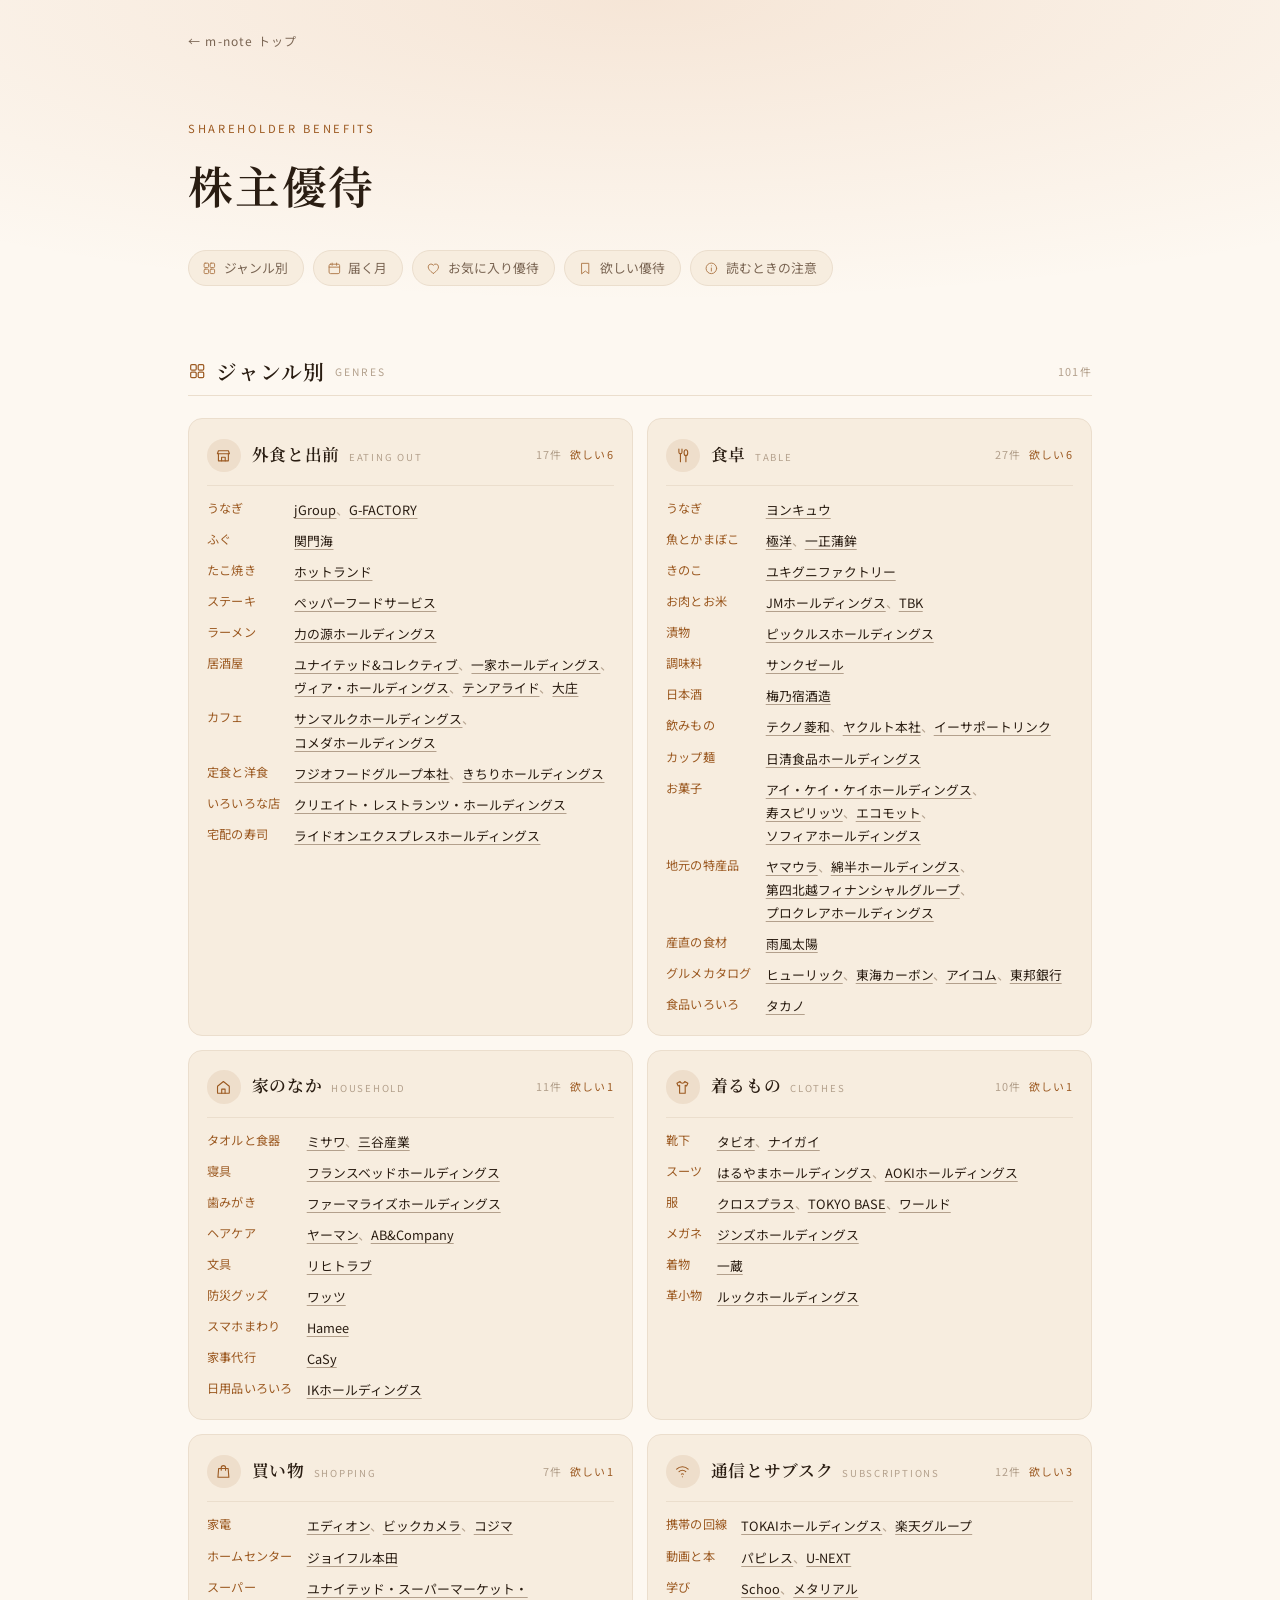
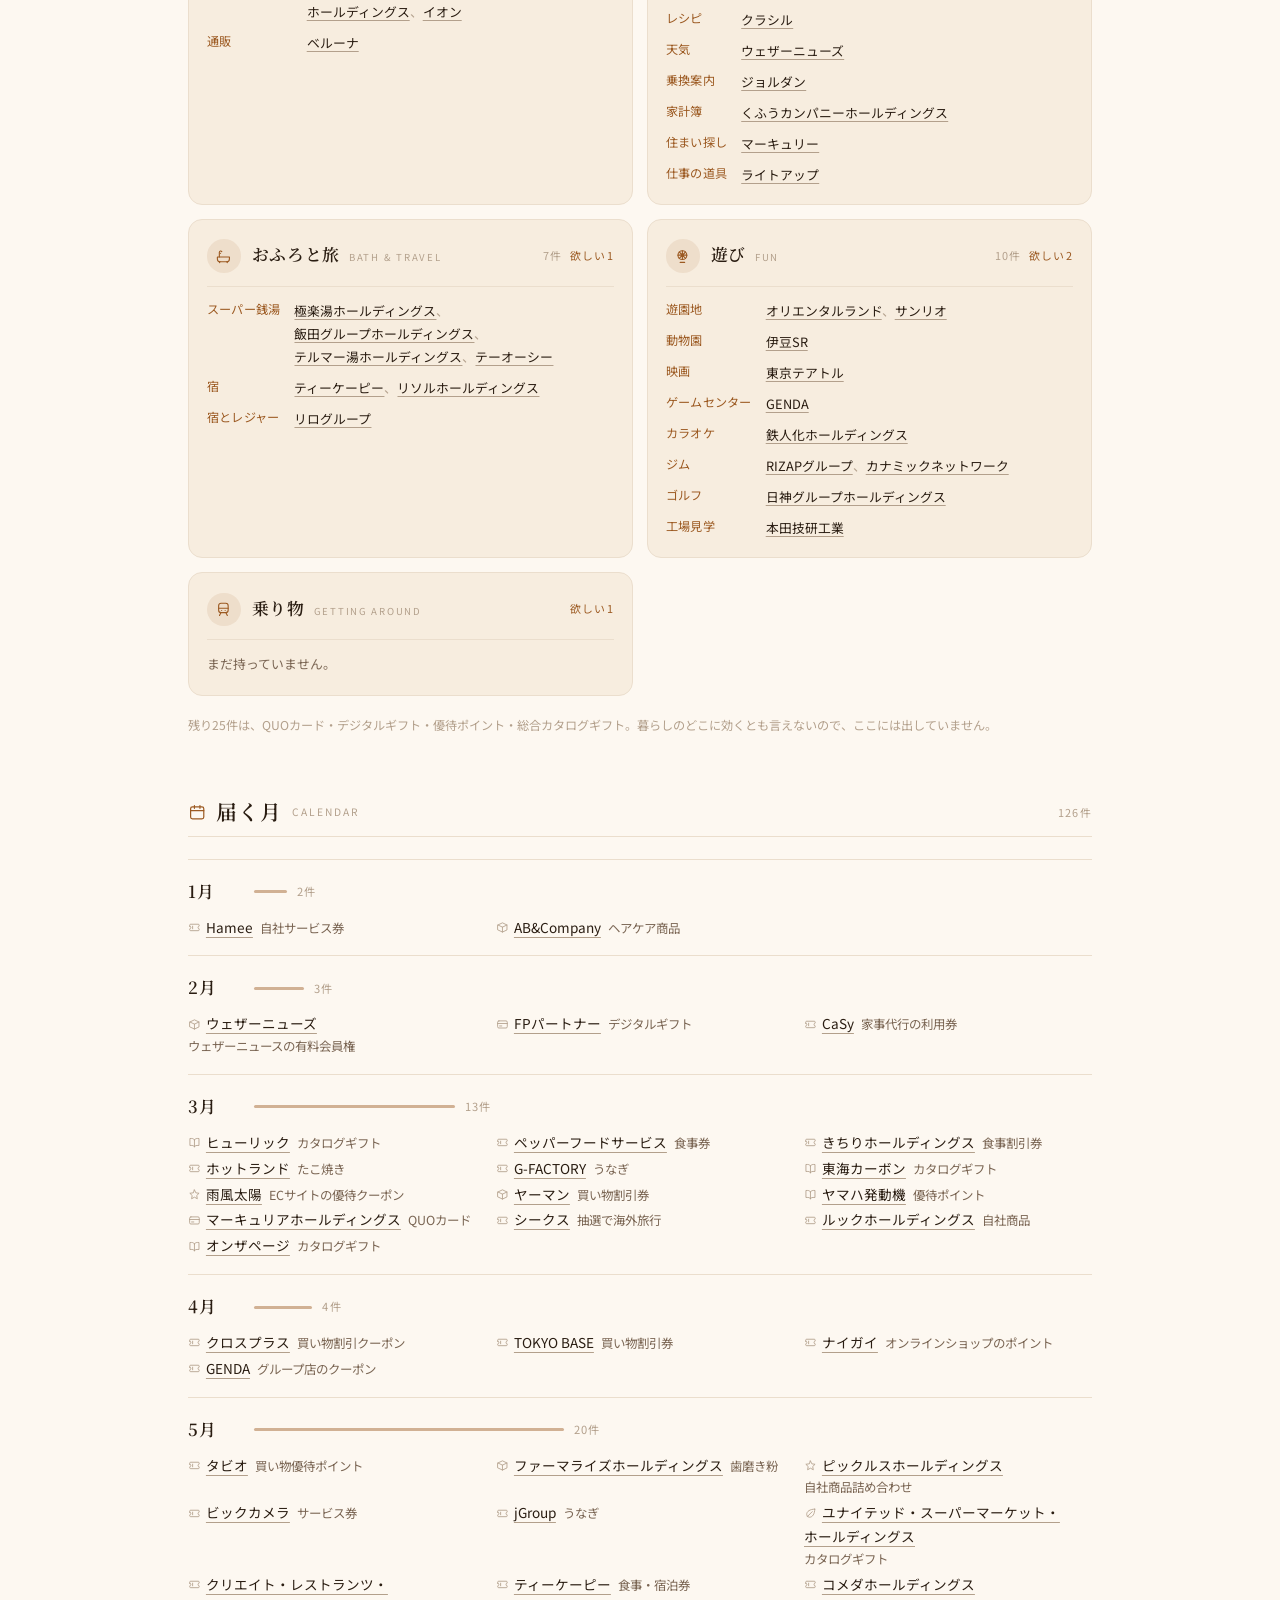
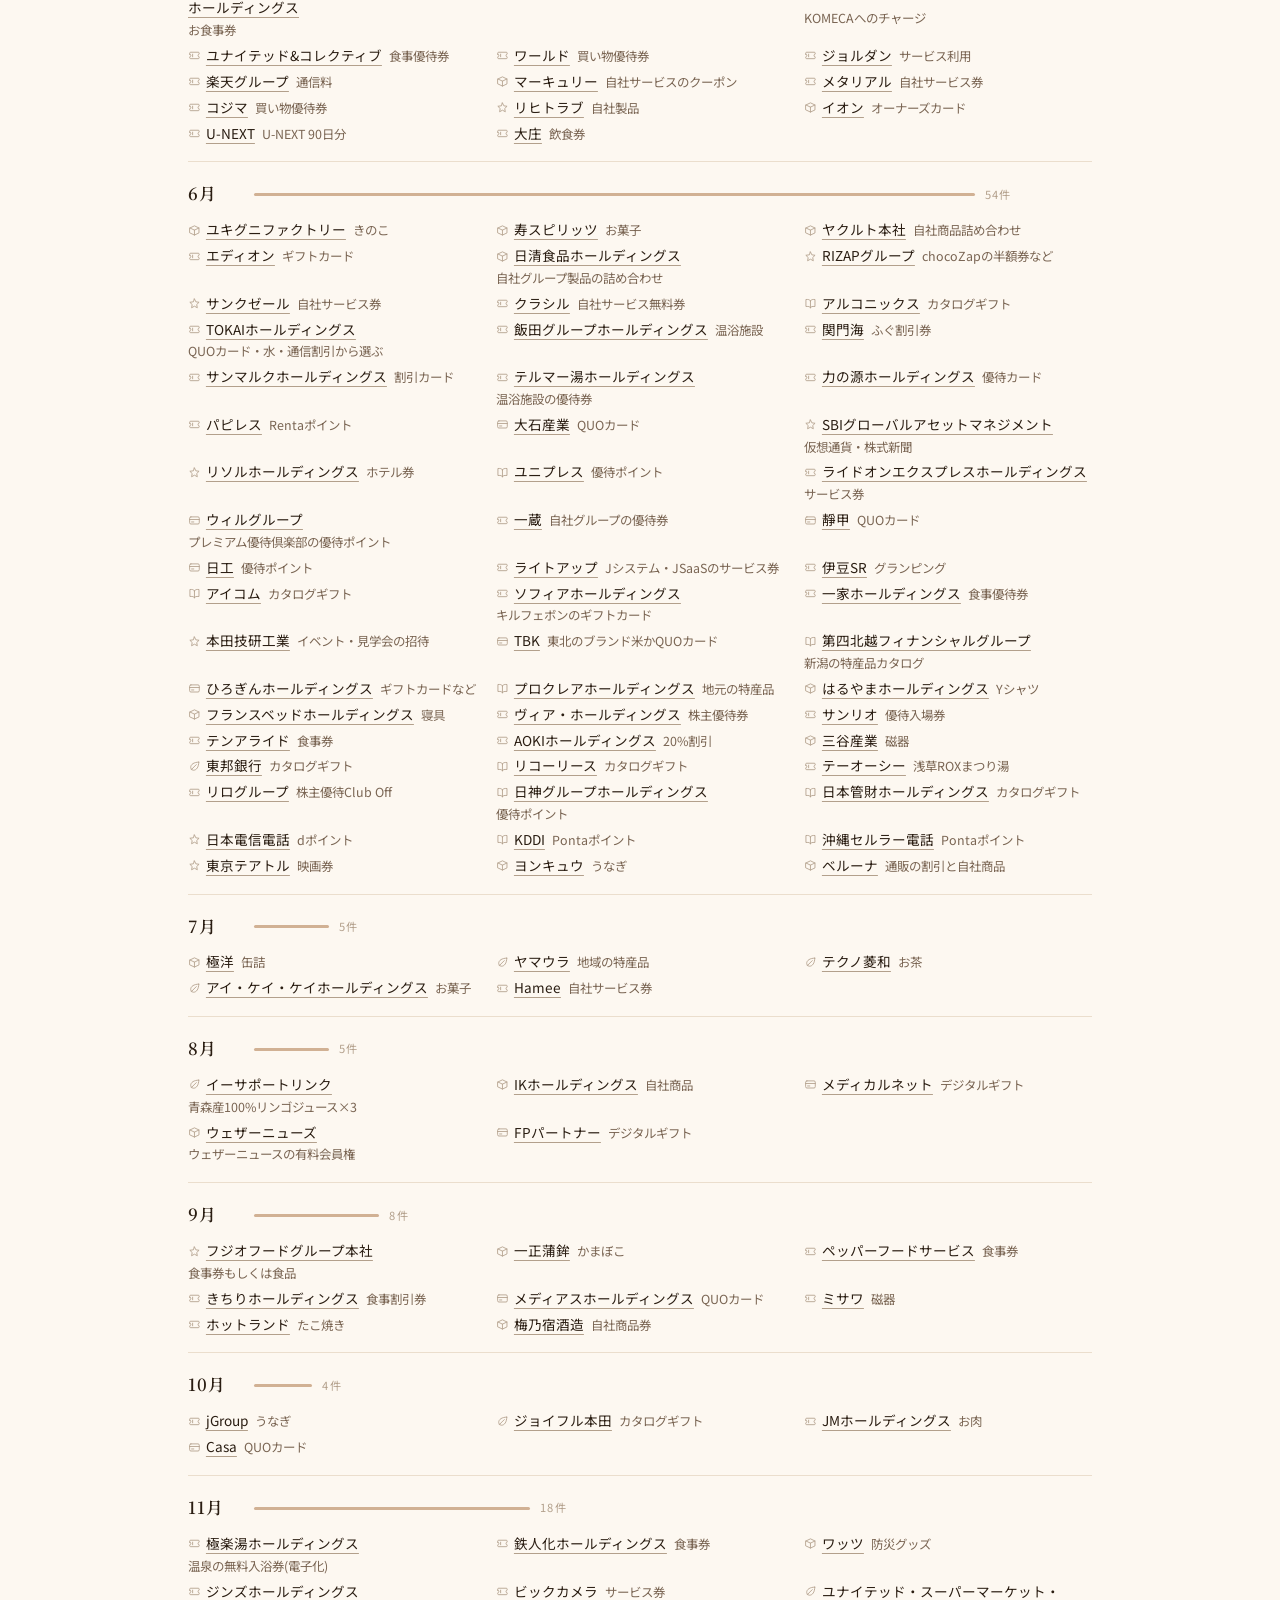
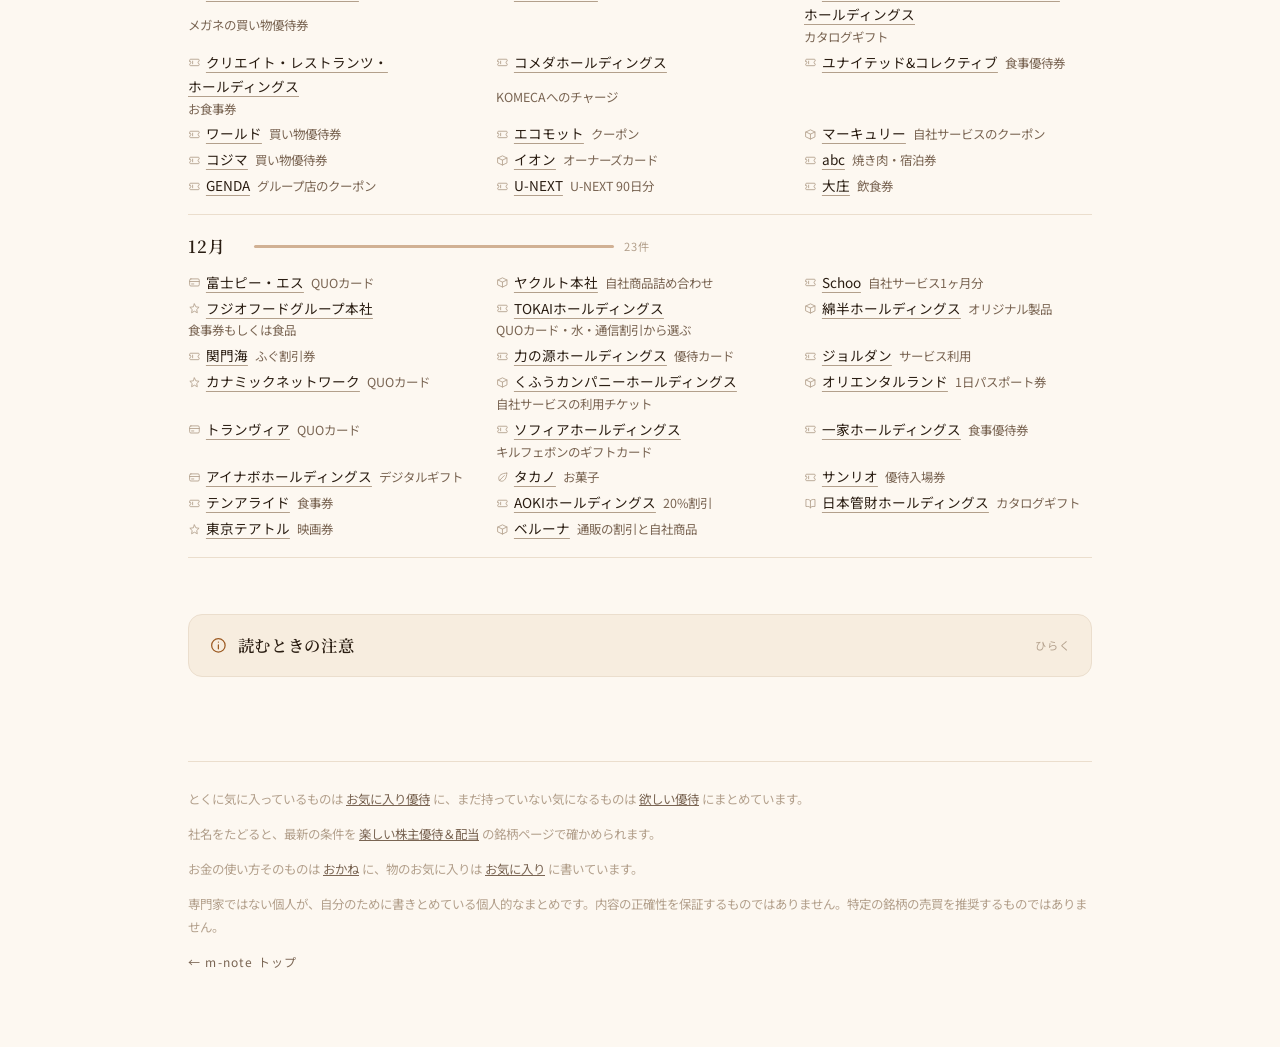
==== commit 7aeae0c7: "お気に入りと欲しい優待を優待カテゴリごとの節に分ける Co-Authored-By: Claude Opus 5 <noreply@anthropic.com>" ====
--- a/index.html
+++ b/index.html
@@ -8,7 +8,7 @@
 <link rel="preconnect" href="https://fonts.googleapis.com">
 <link rel="preconnect" href="https://fonts.gstatic.com" crossorigin>
 <link href="https://fonts.googleapis.com/css2?family=Noto+Sans+JP:wght@400;500;700&family=Noto+Serif+JP:wght@500;600;700&display=swap" rel="stylesheet">
-<link rel="stylesheet" href="style.css?v=5ac32ec8">
+<link rel="stylesheet" href="style.css?v=abcd02c5">
 </head>
 <body>
 <!-- アイコンは線画のまま埋め込んでおく。外から取りに行かないので表示が遅れない -->
@@ -122,6 +122,6 @@
     <p><a class="back" href="../">← m-note トップ</a></p>
   </footer>
 </div>
-<script src="app.js?v=5ac32ec8"></script>
+<script src="app.js?v=abcd02c5"></script>
 </body>
 </html>
--- a/style.css
+++ b/style.css
@@ -84,6 +84,16 @@
   border-bottom:1px solid transparent;transition:border-color .15s}
 .pick .meta .gl:hover,.pick .meta .gl:focus-visible{border-bottom-color:var(--accent)}
 
+/* 優待カテゴリごとの節。節のなかはお気に入りと同じ二列の並び */
+.cats{display:grid;grid-template-columns:1fr;gap:34px}
+.cg .cgh{display:flex;align-items:center;gap:10px;margin:0 0 13px;
+  padding:0 0 9px;border-bottom:1px solid var(--line)}
+.cg .cgh .badge{width:1.9em;height:1.9em;margin:0}
+.cg .cgh h3{font-family:"Noto Serif JP",serif;font-weight:600;font-size:1.02rem;
+  letter-spacing:.04em;margin:0;line-height:1.6}
+.cg .cgh .n{margin-left:auto;font-size:.68rem;letter-spacing:.12em;color:var(--faint);
+  font-variant-numeric:tabular-nums;flex:0 0 auto}
+
 /* ジャンル別 */
 .uses{display:grid;grid-template-columns:1fr;gap:14px}
 @media (min-width:720px){.uses{grid-template-columns:repeat(2,1fr)}}
